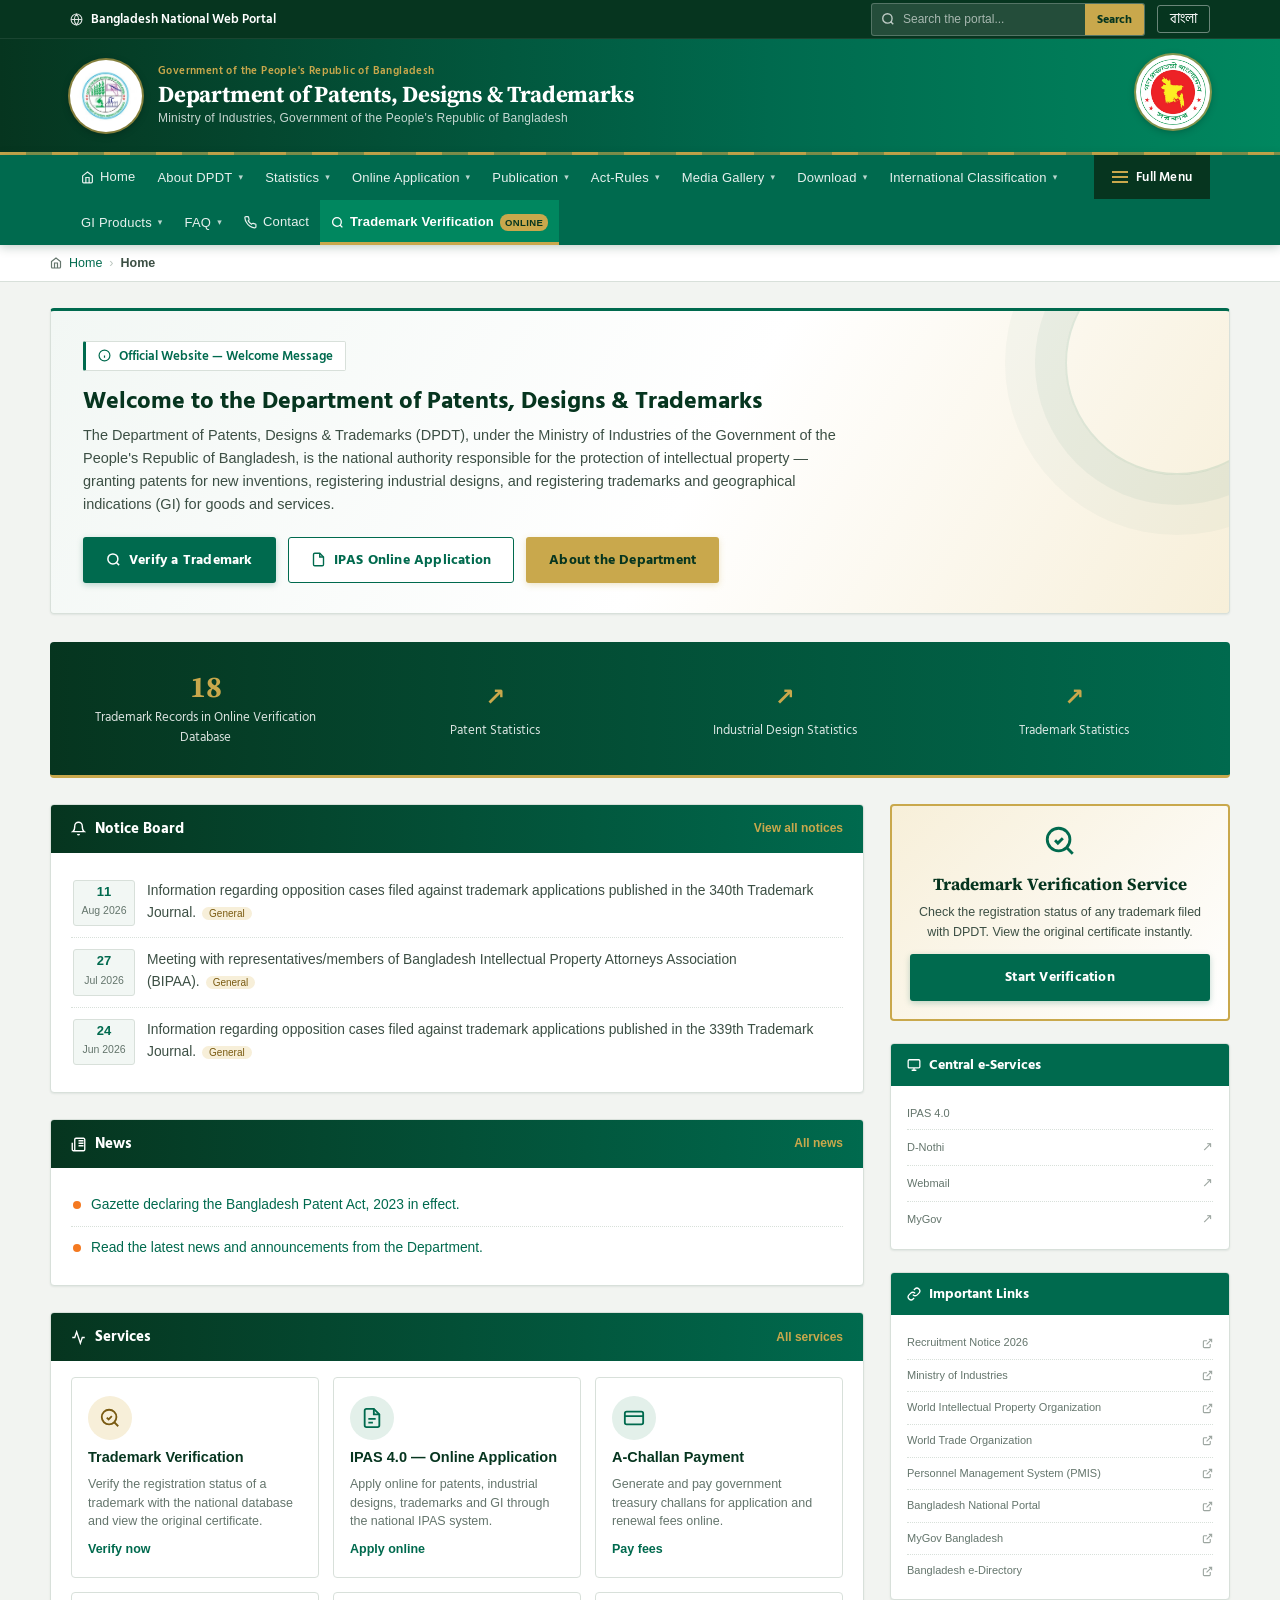
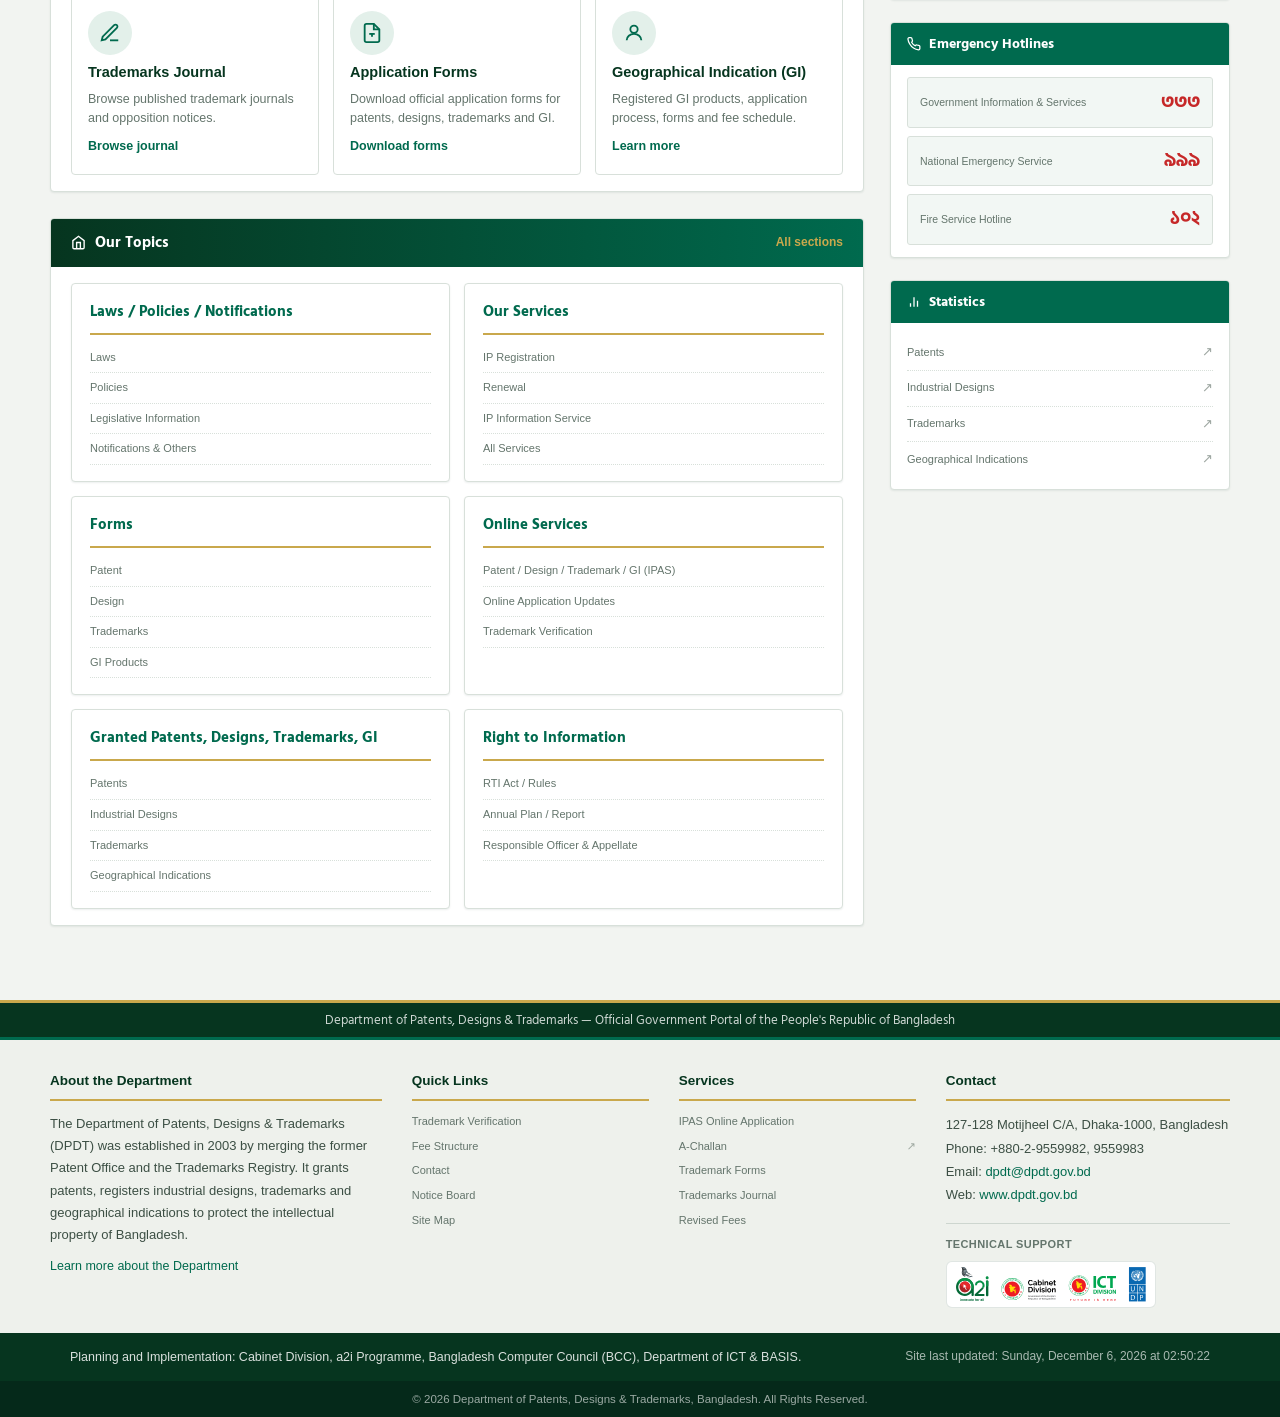
==== index.html @ 318db8de "fix: internalize homepage links to internal pages and repair site search - Point the homepage servic" ====
<!DOCTYPE html>
<html lang="en">
<head>
<meta charset="UTF-8">
<meta name="viewport" content="width=device-width, initial-scale=1.0">
<meta name="description" content="Department of Patents, Designs & Trademarks (DPDT), Ministry of Industries, Government of the People's Republic of Bangladesh — official-style public service portal with online trademark verification.">
<title>Home | Department of Patents, Designs & Trademarks, Bangladesh</title>
<link rel="icon" type="image/png" href="seal.png">
<link rel="preconnect" href="https://fonts.googleapis.com">
<link rel="preconnect" href="https://fonts.gstatic.com" crossorigin>
<link href="https://fonts.googleapis.com/css2?family=Hind+Siliguri:wght@400;500;600;700&family=Noto+Serif+Bengali:wght@400;600;700&family=Source+Serif+4:ital,wght@0,400;0,600;0,700;1,400&family=Tiro+Bangla:ital@0;1&display=swap" rel="stylesheet">
<link rel="stylesheet" href="style.css">
</head>
<body>

<a class="skip-link" href="#main-content">Skip to main content</a>

<!-- ═══════════════════════════════════════════════════════════
     TOP NATIONAL WEB PORTAL BAR
═══════════════════════════════════════════════════════════ -->
<div class="national-bar">
  <div class="container national-bar-inner">
    <a class="national-portal-link" href="http://bangladesh.gov.bd" target="_blank" rel="noopener">
      <svg width="13" height="13" viewBox="0 0 24 24" fill="none" stroke="currentColor" stroke-width="2"><circle cx="12" cy="12" r="10"/><line x1="2" y1="12" x2="22" y2="12"/><path d="M12 2a15.3 15.3 0 0 1 4 10 15.3 15.3 0 0 1-4 10 15.3 15.3 0 0 1-4-10 15.3 15.3 0 0 1 4-10z"/></svg>
      <span data-en="Bangladesh National Web Portal" data-bn="বাংলাদেশ জাতীয় তথ্য বাতায়ন">Bangladesh National Web Portal</span>
    </a>
    <div class="national-bar-right">
      <form class="top-search" id="topSearchForm" role="search" aria-label="General site search">
        <svg class="ts-icon" width="14" height="14" viewBox="0 0 24 24" fill="none" stroke="currentColor" stroke-width="2.4"><circle cx="11" cy="11" r="8"/><line x1="21" y1="21" x2="16.65" y2="16.65"/></svg>
        <input type="search" id="topSearchInput" placeholder="Search the portal..." aria-label="Search the portal" autocomplete="off">
        <button type="submit" id="topSearchBtn" aria-label="Search">
          <span data-en="Search" data-bn="অনুসন্ধান">Search</span>
        </button>
      </form>
      <button class="lang-toggle" id="langToggle" type="button" aria-label="Switch language">বাংলা</button>
    </div>
  </div>
  <div class="search-results hidden" id="siteSearchResults"></div>
</div>

<!-- ═══════════════════════════════════════════════════════════
     MAIN GOVERNMENT HEADER
═══════════════════════════════════════════════════════════ -->
<header class="site-header">
  <div class="container header-inner">
    <div class="header-brand">
      <img src="logo.jpeg" alt="Government of the People's Republic of Bangladesh Emblem" class="brand-emblem">
      <div class="brand-text">
        <span class="brand-gov-line" data-en="Government of the People's Republic of Bangladesh" data-bn="গণপ্রজাতন্ত্রী বাংলাদেশ সরকার">গণপ্রজাতন্ত্রী বাংলাদেশ সরকার</span>
        <h1 class="brand-title" data-en="Department of Patents, Designs & Trademarks" data-bn="পেটেন্ট, শিল্প-নকশা ও ট্রেডমার্কস অধিদপ্তর">Department of Patents, Designs &amp; Trademarks</h1>
        <span class="brand-sub" data-en="Ministry of Industries, Government of the People's Republic of Bangladesh" data-bn="শিল্প মন্ত্রণালয়, গণপ্রজাতন্ত্রী বাংলাদেশ সরকার">Ministry of Industries, Government of the People's Republic of Bangladesh</span>
      </div>
    </div>
    <div class="header-side">
      <img src="seal.png" alt="Official Seal of the Department" class="brand-seal">
    </div>
  </div>
</header>

<!-- ═══════════════════════════════════════════════════════════
     PRIMARY NAVIGATION
═══════════════════════════════════════════════════════════ -->
<nav class="primary-nav" aria-label="Main navigation">
  <div class="container nav-inner">
    <ul class="nav-list" id="navList"></ul>
    <button class="nav-menu-btn" id="menuBtn" type="button">
      <span class="burger"><span></span><span></span><span></span></span>
      <span class="menu-label" data-en="Full Menu" data-bn="সকল মেনু">Full Menu</span>
    </button>
    <button class="nav-hamburger" id="navHamburger" type="button" aria-label="Open menu">
      <span><i></i><i></i><i></i></span>
      <span class="menu-label" data-en="Menu" data-bn="মেনু">Menu</span>
    </button>
  </div>
</nav>

<!-- ═══════════════════════════════════════════════════════════
     FULL MENU OVERLAY
═══════════════════════════════════════════════════════════ -->
<div class="mega-overlay" id="megaOverlay" role="dialog" aria-modal="true" aria-label="Full site menu">
  <div class="mega-panel">
    <div class="mega-head">
      <span data-en="All Sections — DPDT Bangladesh" data-bn="সকল বিভাগ — পেটেন্ট, শিল্প-নকশা ও ট্রেডমার্কস অধিদপ্তর">All Sections — DPDT Bangladesh</span>
      <button class="mega-close" id="megaClose" type="button" aria-label="Close">&times;</button>
    </div>
    <div class="mega-body" id="megaBody"></div>
  </div>
</div>

<!-- ═══════════════════════════════════════════════════════════
     MOBILE DRAWER
═══════════════════════════════════════════════════════════ -->
<div class="mobile-drawer" id="mobileDrawer" aria-label="Mobile menu">
  <div class="mobile-drawer-head">
    <span data-en="Menu" data-bn="মেনু">Menu</span>
    <span class="mobile-head-actions">
      <button class="mobile-lang" id="mobileLangToggle" type="button" aria-label="Switch language">বাংলা</button>
      <button class="mobile-close" id="mobileClose" type="button" aria-label="Close">&times;</button>
    </span>
  </div>
  <nav class="mobile-nav" id="mobileNav"></nav>
</div>
<div class="scrim" id="scrim"></div>

<!-- ═══════════════════════════════════════════════════════════
     BREADCRUMB
═══════════════════════════════════════════════════════════ -->
<div class="breadcrumb">
  <div class="crumb-inner">
    <svg width="12" height="12" viewBox="0 0 24 24" fill="none" stroke="currentColor" stroke-width="2.4"><path d="M3 9l9-7 9 7v11a2 2 0 0 1-2 2H5a2 2 0 0 1-2-2z"/><polyline points="9 22 9 12 15 12 15 22"/></svg>
    <a href="/" data-internal="1" data-en="Home" data-bn="হোম">Home</a>
    <span class="sep">&rsaquo;</span>
    <span class="current" id="crumbCurrent">Home</span>
  </div>
</div>

<main id="main-content">

  <!-- ═══════════════════════════════════════════════════════
       VIEW: HOME
  ═══════════════════════════════════════════════════════ -->
  <section class="view active" id="view-home">
    <div class="container page">

      <!-- Hero / Welcome -->
      <div class="hero">
        <div class="hero-eyebrow">
          <svg width="13" height="13" viewBox="0 0 24 24" fill="none" stroke="currentColor" stroke-width="2.2"><circle cx="12" cy="12" r="10"/><path d="M12 16v-4M12 8h.01"/></svg>
          <span data-en="Official Website — Welcome Message" data-bn="স্বাগত বার্তা — অফিসিয়াল ওয়েবসাইট">Official Website — Welcome Message</span>
        </div>
        <h2>
          <span data-en="Welcome to the Department of Patents, Designs &amp; Trademarks" data-bn="পেটেন্ট, শিল্প-নকশা ও ট্রেডমার্কস অধিদপ্তরে স্বাগতম">Welcome to the Department of Patents, Designs &amp; Trademarks</span>
        </h2>
        <p class="bn-text" data-en="The Department of Patents, Designs & Trademarks (DPDT), under the Ministry of Industries of the Government of the People's Republic of Bangladesh, is the national authority responsible for the protection of intellectual property — granting patents for new inventions, registering industrial designs, and registering trademarks and geographical indications (GI) for goods and services."
           data-bn="গণপ্রজাতন্ত্রী বাংলাদেশ সরকারের শিল্প মন্ত্রণালয়ের নিয়ন্ত্রণাধীন পেটেন্ট, শিল্প-নকশা ও ট্রেডমার্কস অধিদপ্তরের অফিসিয়াল ওয়েবসাইটে আপনাকে স্বাগত। সাবেক ‘পেটেন্ট অফিস’ এবং ‘ট্রেডমার্কস রেজিস্ট্রি’ অফিস দুটি একীভূত করে ২০০৩ সালে পেটেন্ট, ডিজাইন ও ট্রেডমার্কস অধিদপ্তর হিসাবে এটি কার্যক্রম শুরু করে। এই অধিদপ্তরের মূল কার্যাবলীর মধ্যে রয়েছে মেধা সম্পদ সুরক্ষায় নতুন নতুন উদ্ভাবনের পেটেন্ট, ডিজাইন সত্ত্ব মঞ্জুর করা, পণ্য ও সেবার ট্রেডমার্ক ও ভৌগোলিক নির্দেশক পণ্য নিবন্ধন করা।">
          The Department of Patents, Designs &amp; Trademarks (DPDT), under the Ministry of Industries of the Government of the People's Republic of Bangladesh, is the national authority responsible for the protection of intellectual property — granting patents for new inventions, registering industrial designs, and registering trademarks and geographical indications (GI) for goods and services.
        </p>
        <div class="hero-actions">
          <a class="btn btn-green" href="/verify" data-internal="1">
            <svg width="15" height="15" viewBox="0 0 24 24" fill="none" stroke="currentColor" stroke-width="2.4"><circle cx="11" cy="11" r="8"/><line x1="21" y1="21" x2="16.65" y2="16.65"/></svg>
            <span data-en="Verify a Trademark" data-bn="ট্রেডমার্ক যাচাই করুন">Verify a Trademark</span>
          </a>
          <a class="btn btn-outline" href="/online-application" data-internal="1">
            <svg width="15" height="15" viewBox="0 0 24 24" fill="none" stroke="currentColor" stroke-width="2.2"><path d="M14 2H6a2 2 0 0 0-2 2v16a2 2 0 0 0 2 2h12a2 2 0 0 0 2-2V8z"/><polyline points="14 2 14 8 20 8"/></svg>
            <span data-en="IPAS Online Application" data-bn="অনলাইন আবেদন (আইপাস)">IPAS Online Application</span>
          </a>
          <a class="btn btn-gold" href="/about" data-internal="1">
            <span data-en="About the Department" data-bn="অধিদপ্তর সম্পর্কিত">About the Department</span>
          </a>
        </div>
      </div>

      <!-- Statistics band -->
      <div class="stats-band">
        <div class="stat-item">
          <div class="num" id="recordCount">—</div>
          <div class="lbl"><span data-en="Trademark Records in Online Verification Database" data-bn="অনলাইন যাচাইকরণ ডেটাবেজে ট্রেডমার্ক রেকর্ড">Trademark Records in Online Verification Database</span></div>
        </div>
        <div class="stat-item">
          <a href="https://dpdt.gov.bd/pages/static-pages/6922df1c933eb65569e1fed9" target="_blank" rel="noopener" style="color:#c9a84c;font-size:24px;font-weight:700;display:block;margin-top:8px;">↗</a>
          <div class="lbl"><span data-en="Patent Statistics" data-bn="পেটেন্ট পরিসংখ্যান">Patent Statistics</span></div>
        </div>
        <div class="stat-item">
          <a href="https://dpdt.gov.bd/pages/static-pages/6922dd30933eb65569e13db9" target="_blank" rel="noopener" style="color:#c9a84c;font-size:24px;font-weight:700;display:block;margin-top:8px;">↗</a>
          <div class="lbl"><span data-en="Industrial Design Statistics" data-bn="শিল্প-নকশা পরিসংখ্যান">Industrial Design Statistics</span></div>
        </div>
        <div class="stat-item">
          <a href="https://dpdt.gov.bd/pages/static-pages/6922dc00933eb65569e0de4f" target="_blank" rel="noopener" style="color:#c9a84c;font-size:24px;font-weight:700;display:block;margin-top:8px;">↗</a>
          <div class="lbl"><span data-en="Trademark Statistics" data-bn="ট্রেডমার্কস পরিসংখ্যান">Trademark Statistics</span></div>
        </div>
      </div>

      <div class="home-grid">
        <!-- MAIN COLUMN -->
        <div class="home-main">

          <!-- Notice Board -->
          <div class="panel">
            <div class="panel-head">
              <div class="pt">
                <svg width="15" height="15" viewBox="0 0 24 24" fill="none" stroke="currentColor" stroke-width="2.2"><path d="M18 8A6 6 0 0 0 6 8c0 7-3 9-3 9h18s-3-2-3-9"/><path d="M13.73 21a2 2 0 0 1-3.46 0"/></svg>
                <span data-en="Notice Board" data-bn="নোটিশ বোর্ড">Notice Board</span>
              </div>
              <a class="view-all" href="https://dpdt.gov.bd/pages/notices" target="_blank" rel="noopener" data-en="View all notices" data-bn="সকল নোটিশ দেখুন">View all notices</a>
            </div>
            <div class="panel-body">
              <ul class="notice-list" id="noticeList"></ul>
            </div>
          </div>

          <!-- News -->
          <div class="panel">
            <div class="panel-head">
              <div class="pt">
                <svg width="15" height="15" viewBox="0 0 24 24" fill="none" stroke="currentColor" stroke-width="2.2"><path d="M4 22h16a2 2 0 0 0 2-2V4a2 2 0 0 0-2-2H8a2 2 0 0 0-2 2v16a2 2 0 0 1-4 0V9"/><line x1="12" y1="6" x2="20" y2="6"/><line x1="12" y1="10" x2="20" y2="10"/><line x1="12" y1="14" x2="20" y2="14"/></svg>
                <span data-en="News" data-bn="খবর">News</span>
              </div>
              <a class="view-all" href="https://dpdt.gov.bd/pages/news/" target="_blank" rel="noopener" data-en="All news" data-bn="সকল খবর">All news</a>
            </div>
            <div class="panel-body">
              <div class="news-item">
                <span class="n-dot"></span>
                <a href="https://dpdt.gov.bd/pages/news/bangladesh-patent-act-2023-gazette" target="_blank" rel="noopener"
                   data-en="Gazette declaring the Bangladesh Patent Act, 2023 in effect."
                   data-bn="বাংলাদেশ পেটেন্ট আইন, ২০২৩ কার্যকর এর গেজেট">Gazette declaring the Bangladesh Patent Act, 2023 in effect.</a>
              </div>
              <div class="news-item">
                <span class="n-dot"></span>
                <a href="https://dpdt.gov.bd/pages/news/" target="_blank" rel="noopener"
                   data-en="Read the latest news and announcements from the Department."
                   data-bn="অধিদপ্তরের সর্বশেষ খবর ও ঘোষণা পড়ুন।">Read the latest news and announcements from the Department.</a>
              </div>
            </div>
          </div>

          <!-- Services -->
          <div class="panel">
            <div class="panel-head">
              <div class="pt">
                <svg width="15" height="15" viewBox="0 0 24 24" fill="none" stroke="currentColor" stroke-width="2.2"><path d="M22 12h-4l-3 9L9 3l-3 9H2"/></svg>
                <span data-en="Services" data-bn="সেবা সমূহ">Services</span>
              </div>
              <a class="view-all" href="https://dpdt.gov.bd/pages/service-boxes" target="_blank" rel="noopener" data-en="All services" data-bn="সব দেখুন">All services</a>
            </div>
            <div class="panel-body">
              <div class="service-grid">

                <a class="service-tile featured" href="/verify" data-internal="1">
                  <span class="st-icon">
                    <svg width="22" height="22" viewBox="0 0 24 24" fill="none" stroke="currentColor" stroke-width="2"><circle cx="11" cy="11" r="8"/><line x1="21" y1="21" x2="16.65" y2="16.65"/><path d="M8.5 11.5l2 2 3.5-3.5"/></svg>
                  </span>
                  <h3 data-en="Trademark Verification" data-bn="ট্রেডমার্ক যাচাইকরণ">Trademark Verification</h3>
                  <p data-en="Verify the registration status of a trademark with the national database and view the original certificate." data-bn="জাতীয় ডেটাবেজে ট্রেডমার্কের নিবন্ধন অবস্থা যাচাই করুন এবং মূল সনদ দেখুন।">Verify the registration status of a trademark with the national database and view the original certificate.</p>
                  <span class="st-go" data-en="Verify now" data-bn="এখনই যাচাই করুন">Verify now &rarr;</span>
                </a>

                <a class="service-tile" href="/online-application" data-internal="1">
                  <span class="st-icon">
                    <svg width="22" height="22" viewBox="0 0 24 24" fill="none" stroke="currentColor" stroke-width="2"><path d="M14 2H6a2 2 0 0 0-2 2v16a2 2 0 0 0 2 2h12a2 2 0 0 0 2-2V8z"/><polyline points="14 2 14 8 20 8"/><line x1="8" y1="13" x2="16" y2="13"/><line x1="8" y1="17" x2="13" y2="17"/></svg>
                  </span>
                  <h3 data-en="IPAS 4.0 — Online Application" data-bn="আইপাস ৪.০ — অনলাইন আবেদন">IPAS 4.0 — Online Application</h3>
                  <p data-en="Apply online for patents, industrial designs, trademarks and GI through the national IPAS system." data-bn="জাতীয় আইপাস সিস্টেমে পেটেন্ট, শিল্প-নকশা, ট্রেডমার্ক ও জিআই-এর জন্য অনলাইনে আবেদন করুন।">Apply online for patents, industrial designs, trademarks and GI through the national IPAS system.</p>
                  <span class="st-go" data-en="Apply online" data-bn="অনলাইনে আবেদন করুন">Apply online &rarr;</span>
                </a>

                <a class="service-tile" href="https://www.achallan.gov.bd/" target="_blank" rel="noopener">
                  <span class="st-icon">
                    <svg width="22" height="22" viewBox="0 0 24 24" fill="none" stroke="currentColor" stroke-width="2"><rect x="2" y="5" width="20" height="14" rx="2"/><line x1="2" y1="10" x2="22" y2="10"/></svg>
                  </span>
                  <h3 data-en="A-Challan Payment" data-bn="A চালান লিংক">A-Challan Payment</h3>
                  <p data-en="Generate and pay government treasury challans for application and renewal fees online." data-bn="আবেদন ও নবায়ন ফি পরিশোধের জন্য সরকারি ট্রেজারি চালান অনলাইনে তৈরি ও পরিশোধ করুন।">Generate and pay government treasury challans for application and renewal fees online.</p>
                  <span class="st-go" data-en="Pay fees" data-bn="ফি পরিশোধ করুন">Pay fees &rarr;</span>
                </a>

                <a class="service-tile" href="/trademarks-journal" data-internal="1">
                  <span class="st-icon">
                    <svg width="22" height="22" viewBox="0 0 24 24" fill="none" stroke="currentColor" stroke-width="2"><path d="M12 20h9"/><path d="M16.5 3.5a2.121 2.121 0 0 1 3 3L7 19l-4 1 1-4L16.5 3.5z"/></svg>
                  </span>
                  <h3 data-en="Trademarks Journal" data-bn="ট্রেডমার্কস জার্নাল">Trademarks Journal</h3>
                  <p data-en="Browse published trademark journals and opposition notices." data-bn="প্রকাশিত ট্রেডমার্ক জার্নাল ও অপোজিশন নোটিশ দেখুন।">Browse published trademark journals and opposition notices.</p>
                  <span class="st-go" data-en="Browse journal" data-bn="জার্নাল দেখুন">Browse journal &rarr;</span>
                </a>

                <a class="service-tile" href="/trademark-forms" data-internal="1">
                  <span class="st-icon">
                    <svg width="22" height="22" viewBox="0 0 24 24" fill="none" stroke="currentColor" stroke-width="2"><path d="M14 2H6a2 2 0 0 0-2 2v16a2 2 0 0 0 2 2h12a2 2 0 0 0 2-2V8z"/><polyline points="14 2 14 8 20 8"/><line x1="12" y1="12" x2="12" y2="16"/><line x1="9" y1="13" x2="15" y2="13"/></svg>
                  </span>
                  <h3 data-en="Application Forms" data-bn="ফরম">Application Forms</h3>
                  <p data-en="Download official application forms for patents, designs, trademarks and GI." data-bn="পেটেন্ট, ডিজাইন, ট্রেডমার্ক ও জিআই-এর সরকারি আবেদন ফরম ডাউনলোড করুন।">Download official application forms for patents, designs, trademarks and GI.</p>
                  <span class="st-go" data-en="Download forms" data-bn="ফরম ডাউনলোড করুন">Download forms &rarr;</span>
                </a>

                <a class="service-tile" href="https://dpdt.gov.bd/pages/static-pages/6922dc71933eb65569e10685" target="_blank" rel="noopener">
                  <span class="st-icon">
                    <svg width="22" height="22" viewBox="0 0 24 24" fill="none" stroke="currentColor" stroke-width="2"><circle cx="12" cy="8" r="4"/><path d="M4 20c0-4 3.6-7 8-7s8 3 8 7"/></svg>
                  </span>
                  <h3 data-en="Geographical Indication (GI)" data-bn="ভৌগোলিক নির্দেশক (জিআই) পণ্য">Geographical Indication (GI)</h3>
                  <p data-en="Registered GI products, application process, forms and fee schedule." data-bn="নিবন্ধিত জিআই পণ্য, আবেদন প্রক্রিয়া, ফরম ও ফি সিডিউল।">Registered GI products, application process, forms and fee schedule.</p>
                  <span class="st-go" data-en="Learn more" data-bn="আরও জানুন">Learn more &rarr;</span>
                </a>

              </div>
            </div>
          </div>

          <!-- Our Topics -->
          <div class="panel">
            <div class="panel-head">
              <div class="pt">
                <svg width="15" height="15" viewBox="0 0 24 24" fill="none" stroke="currentColor" stroke-width="2.2"><path d="M3 9l9-7 9 7v11a2 2 0 0 1-2 2H5a2 2 0 0 1-2-2z"/><polyline points="9 22 9 12 15 12 15 22"/></svg>
                <span data-en="Our Topics" data-bn="আমাদের বিষয়">Our Topics</span>
              </div>
              <a class="view-all" href="https://dpdt.gov.bd/pages/service-boxes" target="_blank" rel="noopener" data-en="All sections" data-bn="সব দেখুন">All sections</a>
            </div>
            <div class="panel-body">
              <div class="cat-grid">

                <div class="cat-block">
                  <h3 data-en="Laws / Policies / Notifications" data-bn="আইন/নীতিমালা/প্রজ্ঞাপন/পরিপত্র">Laws / Policies / Notifications</h3>
                  <ul>
                    <li><a href="https://dpdt.gov.bd/pages/laws" target="_blank" rel="noopener"><span class="bn">আইন</span><span class="en">Laws</span></a></li>
                    <li><a href="https://dpdt.gov.bd/pages/policies" target="_blank" rel="noopener"><span class="bn">নীতিমালা</span><span class="en">Policies</span></a></li>
                    <li><a href="https://dpdt.gov.bd/pages/legislative-informations" target="_blank" rel="noopener"><span class="bn">বিধিবিধান</span><span class="en">Legislative Information</span></a></li>
                    <li><a href="https://dpdt.gov.bd/pages/static-pages/6922dd2a933eb65569e13c11" target="_blank" rel="noopener"><span class="bn">প্রজ্ঞাপন ও অন্যান্য</span><span class="en">Notifications &amp; Others</span></a></li>
                  </ul>
                </div>

                <div class="cat-block">
                  <h3 data-en="Our Services" data-bn="আমাদের সেবা সমূহ">Our Services</h3>
                  <ul>
                    <li><a href="https://dpdt.gov.bd/pages/static-pages/6922df8b933eb65569e22aeb" target="_blank" rel="noopener"><span class="bn">মেধাস্বত্ব বিষয়ক নিবন্ধন</span><span class="en">IP Registration</span></a></li>
                    <li><a href="https://dpdt.gov.bd/pages/static-pages/6922dc6b933eb65569e1042a" target="_blank" rel="noopener"><span class="bn">নিবন্ধিত মেধাস্বত্বের নবায়ণ</span><span class="en">Renewal</span></a></li>
                    <li><a href="https://dpdt.gov.bd/pages/static-pages/6922dccc933eb65569e121e0" target="_blank" rel="noopener"><span class="bn">নিবন্ধিত মেধাসম্পদের তথ্য প্রদান</span><span class="en">IP Information Service</span></a></li>
                    <li><a href="https://dpdt.gov.bd/pages/office-process-maps" target="_blank" rel="noopener"><span class="bn">সকল সেবা</span><span class="en">All Services</span></a></li>
                  </ul>
                </div>

                <div class="cat-block">
                  <h3 data-en="Forms" data-bn="ফরম">Forms</h3>
                  <ul>
                    <li><a href="https://dpdt.gov.bd/pages/static-pages/6922dce0933eb65569e12878" target="_blank" rel="noopener"><span class="bn">পেটেন্ট</span><span class="en">Patent</span></a></li>
                    <li><a href="https://dpdt.gov.bd/pages/static-pages/6922dfde933eb65569e24690" target="_blank" rel="noopener"><span class="bn">ডিজাইন</span><span class="en">Design</span></a></li>
                    <li><a href="/trademark-forms" data-internal="1"><span class="bn">ট্রেডমার্কস</span><span class="en">Trademarks</span></a></li>
                    <li><a href="https://dpdt.gov.bd/pages/static-pages/6922dc71933eb65569e10685" target="_blank" rel="noopener"><span class="bn">ভৌগোলিক নির্দেশক পণ্য</span><span class="en">GI Products</span></a></li>
                  </ul>
                </div>

                <div class="cat-block">
                  <h3 data-en="Online Services" data-bn="অনলাইন সেবা">Online Services</h3>
                  <ul>
                    <li><a href="https://dpdt.gov.bd/pages/static-pages/6922e04d933eb65569e2666d" target="_blank" rel="noopener"><span class="bn">পেটেন্ট / ডিজাইন / ট্রেডমার্কস / জিআই</span><span class="en">Patent / Design / Trademark / GI (IPAS)</span></a></li>
                    <li><a href="https://dpdt.gov.bd/pages/static-pages/6922e02a933eb65569e25ca3" target="_blank" rel="noopener"><span class="bn">অনলাইন আবেদন হালনাগাদ তথ্য</span><span class="en">Online Application Updates</span></a></li>
                    <li><a href="/verify" data-internal="1"><span class="bn">ট্রেডমার্ক যাচাইকরণ</span><span class="en">Trademark Verification</span></a></li>
                  </ul>
                </div>

                <div class="cat-block">
                  <h3 data-en="Granted Patents, Designs, Trademarks, GI" data-bn="মঞ্জুরকৃত পেটেন্ট, শিল্প-নকশা, ট্রেডমার্ক, জিআই">Granted Patents, Designs, Trademarks, GI</h3>
                  <ul>
                    <li><a href="https://dpdt.gov.bd/pages/static-pages/6922e022933eb65569e25a5a" target="_blank" rel="noopener"><span class="bn">পেটেন্ট</span><span class="en">Patents</span></a></li>
                    <li><a href="https://dpdt.gov.bd/pages/static-pages/6922dfc3933eb65569e23de4" target="_blank" rel="noopener"><span class="bn">শিল্প-নকশা</span><span class="en">Industrial Designs</span></a></li>
                    <li><a href="https://dpdt.gov.bd/pages/static-pages/6922e0aa933eb65569e28164" target="_blank" rel="noopener"><span class="bn">ট্রেডমার্ক</span><span class="en">Trademarks</span></a></li>
                    <li><a href="https://dpdt.gov.bd/pages/static-pages/6922dff0933eb65569e24bcf" target="_blank" rel="noopener"><span class="bn">জিআই</span><span class="en">Geographical Indications</span></a></li>
                  </ul>
                </div>

                <div class="cat-block">
                  <h3 data-en="Right to Information" data-bn="তথ্য অধিকার">Right to Information</h3>
                  <ul>
                    <li><a href="https://dpdt.gov.bd/pages/static-pages/6922db89933eb65569e0ab19" target="_blank" rel="noopener"><span class="bn">তথ্য অধিকার আইন/বিধিবিধান</span><span class="en">RTI Act / Rules</span></a></li>
                    <li><a href="https://dpdt.gov.bd/pages/static-pages/6922db65933eb65569e09e72" target="_blank" rel="noopener"><span class="bn">বার্ষিক কর্মপরিকল্পনা/প্রতিবেদন</span><span class="en">Annual Plan / Report</span></a></li>
                    <li><a href="https://dpdt.gov.bd/pages/static-pages/6922dd30933eb65569e13dc7" target="_blank" rel="noopener"><span class="bn">দায়িত্বপ্রাপ্ত কর্মকর্তা ও আপিল কর্তৃপক্ষ</span><span class="en">Responsible Officer &amp; Appellate</span></a></li>
                  </ul>
                </div>

              </div>
            </div>
          </div>

        </div><!-- /home-main -->

        <!-- SIDE COLUMN -->
        <aside class="home-side">

          <!-- Verification promo -->
          <div class="verify-promo">
            <div class="vp-icon">
              <svg width="34" height="34" viewBox="0 0 24 24" fill="none" stroke="currentColor" stroke-width="2"><circle cx="11" cy="11" r="8"/><line x1="21" y1="21" x2="16.65" y2="16.65"/><path d="M8.5 11.5l2 2 3.5-3.5"/></svg>
            </div>
            <h3 data-en="Trademark Verification Service" data-bn="ট্রেডমার্ক যাচাইকরণ সেবা">Trademark Verification Service</h3>
            <p data-en="Check the registration status of any trademark filed with DPDT. View the original certificate instantly." data-bn="ডিপিডিটি-তে দাখিলকৃত যেকোনো ট্রেডমার্কের নিবন্ধন অবস্থা যাচাই করুন। সাথে সাথে মূল সনদ দেখুন।">Check the registration status of any trademark filed with DPDT. View the original certificate instantly.</p>
            <a class="btn btn-green" href="/verify" data-internal="1" style="width:100%;justify-content:center;">
              <span data-en="Start Verification" data-bn="যাচাইকরণ শুরু করুন">Start Verification</span>
            </a>
          </div>

          <!-- Central e-Services -->
          <div class="side-widget">
            <div class="side-widget-head">
              <svg width="14" height="14" viewBox="0 0 24 24" fill="none" stroke="currentColor" stroke-width="2.2"><rect x="2" y="3" width="20" height="14" rx="2"/><line x1="8" y1="21" x2="16" y2="21"/><line x1="12" y1="17" x2="12" y2="21"/></svg>
              <span data-en="Central e-Services" data-bn="কেন্দ্রীয় ই-সেবা">Central e-Services</span>
            </div>
            <div class="side-widget-body">
              <div class="side-link-list">
                <a href="/online-application" data-internal="1"><span class="bn">আইপাস ৪.০ (অনলাইন আবেদন)</span><span class="en">IPAS 4.0</span></a>
                <a href="https://d.nothi.gov.bd/login" target="_blank" rel="noopener"><span class="bn">ডি-নথি</span><span class="en">D-Nothi</span><span class="ext">↗</span></a>
                <a href="https://mail.dpdt.gov.bd/" target="_blank" rel="noopener"><span class="bn">ওয়েবমেইল</span><span class="en">Webmail</span><span class="ext">↗</span></a>
                <a href="https://www.mygov.bd/" target="_blank" rel="noopener"><span class="bn">মাইগভ</span><span class="en">MyGov</span><span class="ext">↗</span></a>
              </div>
            </div>
          </div>

          <!-- Important links -->
          <div class="side-widget">
            <div class="side-widget-head">
              <svg width="14" height="14" viewBox="0 0 24 24" fill="none" stroke="currentColor" stroke-width="2.2"><path d="M10 13a5 5 0 0 0 7.54.54l3-3a5 5 0 0 0-7.07-7.07l-1.72 1.71"/><path d="M14 11a5 5 0 0 0-7.54-.54l-3 3a5 5 0 0 0 7.07 7.07l1.71-1.71"/></svg>
              <span data-en="Important Links" data-bn="গুরুত্বপূর্ণ লিঙ্ক">Important Links</span>
            </div>
            <div class="side-widget-body">
              <div class="side-link-list" id="importantLinks"></div>
            </div>
          </div>

          <!-- Emergency hotlines -->
          <div class="side-widget">
            <div class="side-widget-head">
              <svg width="14" height="14" viewBox="0 0 24 24" fill="none" stroke="currentColor" stroke-width="2.2"><path d="M22 16.92v3a2 2 0 0 1-2.18 2 19.79 19.79 0 0 1-8.63-3.07A19.5 19.5 0 0 1 4.69 12 19.79 19.79 0 0 1 1.61 3.41 2 2 0 0 1 3.6 1.22h3a2 2 0 0 1 2 1.72c.127.96.361 1.903.7 2.81a2 2 0 0 1-.45 2.11L7.91 8.96a16 16 0 0 0 6.13 6.13l.95-.95a2 2 0 0 1 2.11-.45c.907.339 1.85.573 2.81.7A2 2 0 0 1 22 16.92z"/></svg>
              <span data-en="Emergency Hotlines" data-bn="জরুরি যোগাযোগ">Emergency Hotlines</span>
            </div>
            <div class="side-widget-body">
              <div class="hotline-grid" id="hotlineList"></div>
            </div>
          </div>

          <!-- Statistics widget -->
          <div class="side-widget">
            <div class="side-widget-head">
              <svg width="14" height="14" viewBox="0 0 24 24" fill="none" stroke="currentColor" stroke-width="2.2"><line x1="18" y1="20" x2="18" y2="10"/><line x1="12" y1="20" x2="12" y2="4"/><line x1="6" y1="20" x2="6" y2="14"/></svg>
              <span data-en="Statistics" data-bn="পরিসংখ্যান">Statistics</span>
            </div>
            <div class="side-widget-body">
              <div class="side-link-list">
                <a href="https://dpdt.gov.bd/pages/static-pages/6922df1c933eb65569e1fed9" target="_blank" rel="noopener"><span class="bn">পেটেন্ট</span><span class="en">Patents</span><span class="ext">↗</span></a>
                <a href="https://dpdt.gov.bd/pages/static-pages/6922dd30933eb65569e13db9" target="_blank" rel="noopener"><span class="bn">শিল্প-নকশা</span><span class="en">Industrial Designs</span><span class="ext">↗</span></a>
                <a href="https://dpdt.gov.bd/pages/static-pages/6922dc00933eb65569e0de4f" target="_blank" rel="noopener"><span class="bn">ট্রেডমার্কস</span><span class="en">Trademarks</span><span class="ext">↗</span></a>
                <a href="https://dpdt.gov.bd/pages/static-pages/6922dff0933eb65569e24bcf" target="_blank" rel="noopener"><span class="bn">জিআই</span><span class="en">Geographical Indications</span><span class="ext">↗</span></a>
              </div>
            </div>
          </div>

        </aside>
      </div><!-- /home-grid -->
    </div>
  </section>

  <!-- ═══════════════════════════════════════════════════════
       VIEW: TRADEMARK VERIFICATION (core functionality preserved)
  ═══════════════════════════════════════════════════════ -->
  <section class="view" id="view-verify">
    <div class="container page">

      <div class="verify-head">
        <div class="vh-icon">
          <svg width="24" height="24" viewBox="0 0 24 24" fill="none" stroke="currentColor" stroke-width="2"><circle cx="11" cy="11" r="8"/><line x1="21" y1="21" x2="16.65" y2="16.65"/></svg>
        </div>
        <div>
          <h2 data-en="Trademark Verification Portal" data-bn="ট্রেডমার্ক যাচাইকরণ পোর্টাল">Trademark Verification Portal</h2>
          <p data-en="Verify the registration status of any trademark filed with the Department of Patents, Designs & Trademarks (DPDT), Bangladesh." data-bn="বাংলাদেশ পেটেন্ট, শিল্প-নকশা ও ট্রেডমার্কস অধিদপ্তরে দাখিলকৃত যেকোনো ট্রেডমার্কের নিবন্ধন অবস্থা যাচাই করুন।">Verify the registration status of any trademark filed with the Department of Patents, Designs &amp; Trademarks (DPDT), Bangladesh.</p>
        </div>
      </div>

      <div class="info-notice">
        <svg width="14" height="14" viewBox="0 0 24 24" fill="none" stroke="currentColor" stroke-width="2.4"><circle cx="12" cy="12" r="10"/><line x1="12" y1="8" x2="12" y2="12"/><line x1="12" y1="16" x2="12.01" y2="16"/></svg>
        <span data-en="Enter the Trademark Application/Registration number to retrieve verified information directly from the DPDT national intellectual property database." data-bn="জাতীয় মেধাসম্পদ ডেটাবেজ থেকে সরাসরি যাচাইকৃত তথ্য পেতে ট্রেডমার্ক আবেদন/নিবন্ধন নম্বর লিখুন।">Enter the Trademark Application/Registration number to retrieve verified information directly from the DPDT national intellectual property database.</span>
      </div>

      <!-- Search panel -->
      <div class="search-panel">
        <div class="search-panel-head">
          <svg width="15" height="15" viewBox="0 0 24 24" fill="none" stroke="currentColor" stroke-width="2.4"><circle cx="11" cy="11" r="8"/><line x1="21" y1="21" x2="16.65" y2="16.65"/></svg>
          <span data-en="Trademark Number Lookup" data-bn="ট্রেডমার্ক নম্বর অনুসন্ধান">Trademark Number Lookup</span>
        </div>
        <div class="search-panel-body">
          <div class="search-form-row">
            <div class="search-field">
              <label for="tm" data-en="Trademark / Application Number" data-bn="ট্রেডমার্ক / আবেদন নম্বর">Trademark / Application Number</label>
              <div class="search-input-wrap">
                <svg width="16" height="16" viewBox="0 0 24 24" fill="none" stroke="currentColor" stroke-width="2"><circle cx="11" cy="11" r="8"/><line x1="21" y1="21" x2="16.65" y2="16.65"/></svg>
                <input type="text" id="tm" class="search-input" placeholder="e.g. 261029" autocomplete="off" onkeydown="if(event.key==='Enter') searchTM()">
              </div>
            </div>
            <button class="search-btn" onclick="searchTM()">
              <svg width="15" height="15" viewBox="0 0 24 24" fill="none" stroke="currentColor" stroke-width="2.4"><circle cx="11" cy="11" r="8"/><line x1="21" y1="21" x2="16.65" y2="16.65"/></svg>
              <span data-en="Verify Now" data-bn="এখনই যাচাই করুন">Verify Now</span>
            </button>
          </div>
          <p class="search-hint" data-en="Enter the numeric registration or application number assigned by DPDT." data-bn="ডিপিডিটি কর্তৃক প্রদত্ত সংখ্যাসূচক নিবন্ধন বা আবেদন নম্বর লিখুন।">Enter the numeric registration or application number assigned by DPDT.</p>
        </div>
      </div>

      <!-- Verification result -->
      <div id="verificationResult" class="hidden">
        <div class="result-doc">
          <div class="result-doc-head">
            <div class="result-doc-title">
              <svg width="18" height="18" viewBox="0 0 24 24" fill="none" stroke="rgba(255,255,255,0.85)" stroke-width="2"><path d="M14 2H6a2 2 0 0 0-2 2v16a2 2 0 0 0 2 2h12a2 2 0 0 0 2-2V8z"/><polyline points="14 2 14 8 20 8"/><line x1="16" y1="13" x2="8" y2="13"/><line x1="16" y1="17" x2="8" y2="17"/></svg>
              <div>
                <div class="tt" data-en="Trademark Verification Slip" data-bn="ট্রেডমার্ক যাচাইকরণ স্লিপ">Trademark Verification Slip</div>
                <div class="ts" data-en="Issued by Department of Patents, Designs & Trademarks (DPDT)" data-bn="ইস্যুকারী: পেটেন্ট, শিল্প-নকশা ও ট্রেডমার্কস অধিদপ্তর (ডিপিডিটি)">Issued by Department of Patents, Designs &amp; Trademarks (DPDT)</div>
              </div>
            </div>
            <span class="verified-badge"><span data-en="Verified" data-bn="যাচাইকৃত">Verified</span></span>
          </div>
          <div class="result-table-wrap">
            <table class="result-table">
              <tbody>
                <tr>
                  <td class="label-cell" data-en="Trademark Number" data-bn="ট্রেডমার্ক নম্বর">Trademark Number</td>
                  <td id="resNum" class="value-cell"></td>
                </tr>
                <tr>
                  <td class="label-cell" data-en="Owner / Brand Name" data-bn="মালিক / ব্র্যান্ড নাম">Owner / Brand Name</td>
                  <td id="resName" class="value-cell value-bold"></td>
                </tr>
                <tr>
                  <td class="label-cell" data-en="Filing / Application Date" data-bn="আবেদনের তারিখ">Filing / Application Date</td>
                  <td id="resDate" class="value-cell"></td>
                </tr>
                <tr>
                  <td class="label-cell" data-en="Registration Status" data-bn="নিবন্ধন অবস্থা">Registration Status</td>
                  <td class="value-cell"><span class="status-ok"><span data-en="Registered & Verified" data-bn="নিবন্ধিত ও যাচাইকৃত">Registered &amp; Verified</span></span></td>
                </tr>
                <tr>
                  <td class="label-cell" data-en="Issuing Authority" data-bn="ইস্যুকারী কর্তৃপক্ষ">Issuing Authority</td>
                  <td id="resAuth" class="value-cell"></td>
                </tr>
              </tbody>
            </table>
          </div>
          <div class="result-actions">
            <button class="action-btn action-btn-green" onclick="window.print()">
              <svg width="14" height="14" viewBox="0 0 24 24" fill="none" stroke="currentColor" stroke-width="2.4"><polyline points="6 9 6 2 18 2 18 9"/><path d="M6 18H4a2 2 0 0 1-2-2v-5a2 2 0 0 1 2-2h16a2 2 0 0 1 2 2v5a2 2 0 0 1-2 2h-2"/><rect x="6" y="14" width="12" height="8"/></svg>
              <span data-en="Print Verification Report" data-bn="যাচাইকরণ প্রতিবেদন প্রিন্ট করুন">Print Verification Report</span>
            </button>
            <button class="action-btn action-btn-outline" onclick="downloadCertificate()">
              <svg width="14" height="14" viewBox="0 0 24 24" fill="none" stroke="currentColor" stroke-width="2.4"><path d="M21 15v4a2 2 0 0 1-2 2H5a2 2 0 0 1-2-2v-4"/><polyline points="7 10 12 15 17 10"/><line x1="12" y1="15" x2="12" y2="3"/></svg>
              <span data-en="Download Certificate" data-bn="সনদ ডাউনলোড করুন">Download Certificate</span>
            </button>
          </div>
        </div>

        <!-- Certificate: renders ONLY the original uploaded image/PDF -->
        <div class="cert-card">
          <div class="cert-card-body" id="assetContainer"></div>
        </div>

        <div class="success-note">
          <svg width="16" height="16" viewBox="0 0 24 24" fill="none" stroke="currentColor" stroke-width="2.4"><path d="M22 11.08V12a10 10 0 1 1-5.93-9.14"/><polyline points="22 4 12 14.01 9 11.01"/></svg>
          <span data-en="This trademark certificate has been successfully verified against the national intellectual property database maintained by the Department of Patents, Designs & Trademarks (DPDT), Bangladesh." data-bn="বাংলাদেশ পেটেন্ট, শিল্প-নকশা ও ট্রেডমার্কস অধিদপ্তর (ডিপিডিটি) কর্তৃক রক্ষণাবেক্ষিত জাতীয় মেধাসম্পদ ডেটাবেজের বিরুদ্ধে এই ট্রেডমার্ক সনদটি সফলভাবে যাচাই করা হয়েছে।">This trademark certificate has been successfully verified against the national intellectual property database maintained by the Department of Patents, Designs &amp; Trademarks (DPDT), Bangladesh.</span>
        </div>
      </div>

      <!-- Error message -->
      <div id="errorResult" class="hidden error-box">
        <svg width="16" height="16" viewBox="0 0 24 24" fill="none" stroke="currentColor" stroke-width="2.4" style="flex-shrink:0;margin-top:1px"><circle cx="12" cy="12" r="10"/><line x1="15" y1="9" x2="9" y2="15"/><line x1="9" y1="9" x2="15" y2="15"/></svg>
        <div>
          <strong data-en="Record Not Found." data-bn="রেকর্ড পাওয়া যায়নি।">Record Not Found.</strong>
          <span data-en=" This Trademark / Application number is not registered in the DPDT national database. Please verify the number and try again, or contact the office for assistance." data-bn=" এই ট্রেডমার্ক / আবেদন নম্বরটি ডিপিডিটি জাতীয় ডেটাবেজে নিবন্ধিত নয়। অনুগ্রহ করে নম্বরটি যাচাই করে আবার চেষ্টা করুন, অথবা সহায়তার জন্য অফিসে যোগাযোগ করুন।"> This Trademark / Application number is not registered in the DPDT national database. Please verify the number and try again, or contact the office for assistance.</span>
        </div>
      </div>

    </div>
  </section>

  <!-- ═══════════════════════════════════════════════════════
       VIEW: FEE STRUCTURE
  ═══════════════════════════════════════════════════════ -->
  <section class="view" id="view-fee">
    <div class="container page">

      <div class="verify-head">
        <div class="vh-icon">
          <svg width="24" height="24" viewBox="0 0 24 24" fill="none" stroke="currentColor" stroke-width="2"><rect x="2" y="5" width="20" height="14" rx="2"/><line x1="2" y1="10" x2="22" y2="10"/></svg>
        </div>
        <div>
          <h2 data-en="Trademark Fee Structure" data-bn="ট্রেডমার্ক ফি কাঠামো">Trademark Fee Structure</h2>
          <p data-en="Official schedule of charges prescribed under the Trademarks Act, 2009, payable at the time of filing or renewal with DPDT, Bangladesh." data-bn="ট্রেডমার্ক আইন, ২০০৯ অনুযায়ী নির্ধারিত ফি, যা বাংলাদেশ ডিপিডিটি-তে দাখিল বা নবায়নের সময় পরিশোধযোগ্য।">Official schedule of charges prescribed under the Trademarks Act, 2009, payable at the time of filing or renewal with DPDT, Bangladesh.</p>
        </div>
      </div>

      <div class="fee-panel">
        <div class="fee-panel-head">
          <svg width="16" height="16" viewBox="0 0 24 24" fill="none" stroke="currentColor" stroke-width="2.2"><path d="M14 2H6a2 2 0 0 0-2 2v16a2 2 0 0 0 2 2h12a2 2 0 0 0 2-2V8z"/><polyline points="14 2 14 8 20 8"/></svg>
          <span data-en="Application & Filing Fees" data-bn="আবেদন ও দাখিল ফি">Application &amp; Filing Fees</span>
        </div>
        <table class="fee-table">
          <thead><tr><th data-en="Service Description" data-bn="সেবার বিবরণ">Service Description</th><th data-en="Form No." data-bn="ফরম নং">Form No.</th><th data-en="Fee (BDT)" data-bn="ফি (বিডিটি)">Fee (BDT)</th></tr></thead>
          <tbody>
            <tr><td>Application for Registration of a Trademark (per class) <span class="fee-tag fee-tag-new">New</span></td><td>TM-1</td><td><span class="fee-amt">৳ 3,000</span></td></tr>
            <tr><td>Application for Series of Trademarks (per class, per mark)</td><td>TM-1</td><td><span class="fee-amt">৳ 3,000</span></td></tr>
            <tr><td>Application for Collective Mark or Certification Mark</td><td>TM-1</td><td><span class="fee-amt">৳ 5,000</span></td></tr>
            <tr><td>Application for Amendment of Registered Trademark</td><td>TM-26</td><td><span class="fee-amt">৳ 1,500</span></td></tr>
            <tr><td>Application for Registration of Assignment / Transmission</td><td>TM-24</td><td><span class="fee-amt">৳ 4,000</span></td></tr>
            <tr><td>Certified Copy of Entry in the Register (per copy)</td><td>TM-31</td><td><span class="fee-amt">৳ 500</span></td></tr>
          </tbody>
        </table>
      </div>

      <div class="fee-panel">
        <div class="fee-panel-head">
          <svg width="16" height="16" viewBox="0 0 24 24" fill="none" stroke="currentColor" stroke-width="2.2"><polyline points="23 4 23 10 17 10"/><path d="M20.49 15a9 9 0 1 1-2.12-9.36L23 10"/></svg>
          <span data-en="Renewal Fees" data-bn="নবায়ন ফি">Renewal Fees</span>
        </div>
        <table class="fee-table">
          <thead><tr><th data-en="Service Description" data-bn="সেবার বিবরণ">Service Description</th><th data-en="Form No." data-bn="ফরম নং">Form No.</th><th data-en="Fee (BDT)" data-bn="ফি (বিডিটি)">Fee (BDT)</th></tr></thead>
          <tbody>
            <tr><td>Renewal of Registration (per class) — within period <span class="fee-tag fee-tag-renew">Renewal</span></td><td>TM-12</td><td><span class="fee-amt">৳ 4,000</span></td></tr>
            <tr><td>Renewal with Surcharge (late filing within 6 months)</td><td>TM-12</td><td><span class="fee-amt">৳ 6,000</span></td></tr>
            <tr><td>Restoration of Removed Mark</td><td>TM-13</td><td><span class="fee-amt">৳ 8,000</span></td></tr>
          </tbody>
        </table>
      </div>

      <div class="fee-panel">
        <div class="fee-panel-head">
          <svg width="16" height="16" viewBox="0 0 24 24" fill="none" stroke="currentColor" stroke-width="2.2"><circle cx="12" cy="12" r="10"/><line x1="12" y1="8" x2="12" y2="12"/><line x1="12" y1="16" x2="12.01" y2="16"/></svg>
          <span data-en="Opposition & Legal Fees" data-bn="অপোজিশন ও আইনি ফি">Opposition &amp; Legal Fees</span>
        </div>
        <table class="fee-table">
          <thead><tr><th data-en="Service Description" data-bn="সেবার বিবরণ">Service Description</th><th data-en="Form No." data-bn="ফরম নং">Form No.</th><th data-en="Fee (BDT)" data-bn="ফি (বিডিটি)">Fee (BDT)</th></tr></thead>
          <tbody>
            <tr><td>Notice of Opposition to Registration</td><td>TM-5</td><td><span class="fee-amt">৳ 3,000</span></td></tr>
            <tr><td>Counter-Statement to Opposition</td><td>TM-6</td><td><span class="fee-amt">৳ 1,500</span></td></tr>
            <tr><td>Application for Rectification of Register</td><td>TM-27</td><td><span class="fee-amt">৳ 3,500</span></td></tr>
            <tr><td>Application for Cancellation of Registration</td><td>TM-28</td><td><span class="fee-amt">৳ 5,000</span></td></tr>
          </tbody>
        </table>
      </div>

      <div class="fee-note">
        <strong data-en="Important Notice" data-bn="গুরুত্বপূর্ণ বিজ্ঞপ্তি">Important Notice</strong>
        <span data-en="All fees are payable via Treasury Challan (Code: 1-4331-0001-1801) at any scheduled bank. Fees are subject to revision by the Government. For the most current official schedule, please visit dpdt.gov.bd or contact the DPDT office directly. All amounts are in Bangladeshi Taka (BDT ৳)."
              data-bn="সমস্ত ফি যেকোনো তফসিলি ব্যাংকে ট্রেজারি চালান (কোড: 1-4331-0001-1801) এর মাধ্যমে পরিশোধযোগ্য। ফি সরকার কর্তৃক সংশোধিত হতে পারে। সর্বশেষ সরকারি ফি তালিকার জন্য dpdt.gov.bd দেখুন বা সরাসরি ডিপিডিটি অফিসে যোগাযোগ করুন। সব পরিমাণ বাংলাদেশি টাকা (BDT ৳)।">All fees are payable via Treasury Challan (Code: 1-4331-0001-1801) at any scheduled bank. Fees are subject to revision by the Government. For the most current official schedule, please visit <a href="https://dpdt.gov.bd/" target="_blank" rel="noopener" style="color:#92400e;font-weight:600;">dpdt.gov.bd</a> or contact the DPDT office directly. All amounts are in Bangladeshi Taka (BDT ৳).</span>
      </div>

      <p style="margin-top:16px;font-size:12.5px;color:#64756c;"><span class="bn">সরকারি পুনঃনির্ধারিত ফি সিডিউল ও ডাউনলোড লিংক দেখুন: <a href="/revised-fees" data-internal="1">পুনঃনির্ধারিত ফি</a></span><span class="en">See the revised fee schedule with official download links: <a href="/revised-fees" data-internal="1">Revised Fees</a></span></p>
    </div>
  </section>

  <!-- ═══════════════════════════════════════════════════════
       VIEW: CONTACT
  ═══════════════════════════════════════════════════════ -->
  <section class="view" id="view-contact">
    <div class="container page">

      <div class="verify-head">
        <div class="vh-icon">
          <svg width="24" height="24" viewBox="0 0 24 24" fill="none" stroke="currentColor" stroke-width="2"><path d="M22 16.92v3a2 2 0 0 1-2.18 2 19.79 19.79 0 0 1-8.63-3.07A19.5 19.5 0 0 1 4.69 12 19.79 19.79 0 0 1 1.61 3.41 2 2 0 0 1 3.6 1.22h3a2 2 0 0 1 2 1.72c.127.96.361 1.903.7 2.81a2 2 0 0 1-.45 2.11L7.91 8.96a16 16 0 0 0 6.13 6.13l.95-.95a2 2 0 0 1 2.11-.45c.907.339 1.85.573 2.81.7A2 2 0 0 1 22 16.92z"/></svg>
        </div>
        <div>
          <h2 data-en="Contact & Emergency Hotlines" data-bn="যোগাযোগ ও জরুরি হটলাইন">Contact &amp; Emergency Hotlines</h2>
          <p data-en="DPDT office contact information and Bangladesh national emergency helpline numbers for immediate assistance." data-bn="ডিপিডিটি অফিসের যোগাযোগ তথ্য এবং বাংলাদেশের জাতীয় জরুরি হেল্পলাইন নম্বর।">DPDT office contact information and Bangladesh national emergency helpline numbers for immediate assistance.</p>
        </div>
      </div>

      <div class="contact-grid">

        <div>
          <div class="contact-info-card" style="margin-bottom:22px;">
            <div class="cic-head">
              <svg width="15" height="15" viewBox="0 0 24 24" fill="none" stroke="currentColor" stroke-width="2.2"><path d="M3 9l9-7 9 7v11a2 2 0 0 1-2 2H5a2 2 0 0 1-2-2z"/></svg>
              <span data-en="DPDT Office — Department of Patents, Designs & Trademarks" data-bn="ডিপিডিটি অফিস — পেটেন্ট, শিল্প-নকশা ও ট্রেডমার্কস অধিদপ্তর">DPDT Office — Department of Patents, Designs &amp; Trademarks</span>
            </div>
            <div class="cic-body">
              <div>
                <div class="cic-key" data-en="Address" data-bn="ঠিকানা">Address</div>
                <div class="cic-value">
                  <span class="bn">১২৭-১২৮ মতিঝিল বাণিজ্যিক এলাকা, ঢাকা-১০০০</span>
                  <span class="en">127-128 Motijheel C/A, Dhaka-1000</span>
                </div>
              </div>
              <div>
                <div class="cic-key" data-en="Office Hours" data-bn="অফিস সময়">Office Hours</div>
                <div class="cic-value" data-en="Sunday – Thursday, 9:00 AM – 5:00 PM (Govt. holidays excluded)" data-bn="রবিবার – বৃহস্পতিবার, সকাল ৯টা – বিকাল ৫টা (সরকারি ছুটির দিন ব্যতীত)">Sunday – Thursday<br>9:00 AM – 5:00 PM (Govt. holidays excluded)</div>
              </div>
              <div>
                <div class="cic-key" data-en="Phone" data-bn="ফোন">Phone</div>
                <div class="cic-value">+880-2-9559982, 9559983</div>
              </div>
              <div>
                <div class="cic-key" data-en="Email / Website" data-bn="ইমেইল / ওয়েবসাইট">Email / Website</div>
                <div class="cic-value">
                  <a href="mailto:dpdt@dpdt.gov.bd">dpdt@dpdt.gov.bd</a><br>
                  <a href="https://dpdt.gov.bd/" target="_blank" rel="noopener">www.dpdt.gov.bd</a>
                </div>
              </div>
            </div>
          </div>

          <p style="font-size:12.5px;color:#64756c;margin-bottom:8px;" data-en="Official contact page on the DPDT website." data-bn="ডিপিডিটি ওয়েবসাইটে অফিসিয়াল যোগাযোগ পাতা।">Official contact page on the DPDT website:</p>
          <a class="btn btn-outline btn-sm" href="https://dpdt.gov.bd/pages/static-pages/6922de7c933eb65569e1af90" target="_blank" rel="noopener">
            dpdt.gov.bd — Contact
          </a>
        </div>

        <div>
          <div class="contact-block">
            <div class="contact-block-head">
              <svg width="17" height="17" viewBox="0 0 24 24" fill="none" stroke="currentColor" stroke-width="2.2"><path d="M22 16.92v3a2 2 0 0 1-2.18 2 19.79 19.79 0 0 1-8.63-3.07A19.5 19.5 0 0 1 4.69 12 19.79 19.79 0 0 1 1.61 3.41 2 2 0 0 1 3.6 1.22h3a2 2 0 0 1 2 1.72c.127.96.361 1.903.7 2.81a2 2 0 0 1-.45 2.11L7.91 8.96a16 16 0 0 0 6.13 6.13l.95-.95a2 2 0 0 1 2.11-.45c.907.339 1.85.573 2.81.7A2 2 0 0 1 22 16.92z"/></svg>
              <span data-en="Emergency Hotlines" data-bn="জরুরি যোগাযোগ">Emergency Hotlines</span>
            </div>
            <div class="contact-block-body">
              <div class="contact-row"><div class="cr-label"><span class="bn">সরকারি তথ্য ও সেবা</span><span class="en">Government Information &amp; Services</span></div><div class="cr-num">৩৩৩</div></div>
              <div class="contact-row"><div class="cr-label"><span class="bn">জরুরি সেবা</span><span class="en">National Emergency Service</span></div><div class="cr-num">৯৯৯</div></div>
              <div class="contact-row"><div class="cr-label"><span class="bn">ফায়ার সার্ভিস হটলাইন</span><span class="en">Fire Service Hotline</span></div><div class="cr-num">১০২</div></div>
              <div class="contact-row"><div class="cr-label"><span class="bn">সুপ্রিম কোর্ট হেল্পলাইন</span><span class="en">Supreme Court Helpline</span></div><div class="cr-num">১০৩</div></div>
              <div class="contact-row"><div class="cr-label"><span class="bn">নারী ও শিশু নির্যাতন প্রতিরোধ</span><span class="en">Women &amp; Child Abuse Prevention</span></div><div class="cr-num">১০৯</div></div>
              <div class="contact-row"><div class="cr-label"><span class="bn">দুদক (অনিয়ম অভিযোগ)</span><span class="en">Anti-Corruption Commission</span></div><div class="cr-num">১০৬</div></div>
              <div class="contact-row"><div class="cr-label"><span class="bn">শিশু সহায়তা লাইন</span><span class="en">Child Helpline</span></div><div class="cr-num">১০৯৮</div></div>
              <div class="contact-row"><div class="cr-label"><span class="bn">স্বাস্থ্য সেবা হেল্পলাইন</span><span class="en">Health Services Helpline</span></div><div class="cr-num">১৬২৬৩</div></div>
            </div>
          </div>
        </div>

      </div>
    </div>
  </section>

  <!-- ═══════════════════════════════════════════════════════
       VIEW: ONLINE APPLICATION (IPAS)
  ═══════════════════════════════════════════════════════ -->
  <section class="view" id="view-online-application">
    <div class="container page">

      <div class="verify-head">
        <div class="vh-icon">
          <svg width="24" height="24" viewBox="0 0 24 24" fill="none" stroke="currentColor" stroke-width="2"><path d="M14 2H6a2 2 0 0 0-2 2v16a2 2 0 0 0 2 2h12a2 2 0 0 0 2-2V8z"/><polyline points="14 2 14 8 20 8"/><line x1="8" y1="13" x2="16" y2="13"/><line x1="8" y1="17" x2="13" y2="17"/></svg>
        </div>
        <div>
          <h2 data-en="Online Application — IPAS 4.0" data-bn="অনলাইন আবেদন — আইপাস ৪.০">Online Application — IPAS 4.0</h2>
          <p data-en="Apply online for patents, industrial designs, trademarks and geographical indications (GI) through the national online filing platform of the Department of Patents, Designs & Trademarks (DPDT), Bangladesh."
             data-bn="বাংলাদেশ পেটেন্ট, শিল্প-নকশা ও ট্রেডমার্কস অধিদপ্তর (ডিপিডিটি) এর জাতীয় অনলাইন আবেদন প্লাটফর্মের মাধ্যমে পেটেন্ট, শিল্প-নকশা, ট্রেডমার্কস ও ভৌগোলিক নির্দেশক (জিআই) পণ্যের জন্য অনলাইনে আবেদন করুন।">Apply online for patents, industrial designs, trademarks and geographical indications (GI) through the national online filing platform of the Department of Patents, Designs &amp; Trademarks (DPDT), Bangladesh.</p>
        </div>
      </div>

      <div class="info-notice">
        <svg width="14" height="14" viewBox="0 0 24 24" fill="none" stroke="currentColor" stroke-width="2.4"><circle cx="12" cy="12" r="10"/><line x1="12" y1="8" x2="12" y2="12"/><line x1="12" y1="16" x2="12.01" y2="16"/></svg>
        <span data-en="The following links are officially published by the Department for online filing of applications, registration of login credentials and video tutorials. They open in a new window." data-bn="অনলাইনে আবেদন দাখিল, লগইন আইডি-পাসওয়ার্ড নিবন্ধন এবং ভিডিও টিউটোরিয়ালের জন্য অধিদপ্তর কর্তৃক প্রকাশিত অফিসিয়াল লিংকগুলো নিচে দেওয়া হলো। লিংকগুলো নতুন উইন্ডোতে খুলবে।">The following links are officially published by the Department for online filing of applications, registration of login credentials and video tutorials. They open in a new window.</span>
      </div>

      <div class="fee-panel">
        <div class="fee-panel-head">
          <svg width="16" height="16" viewBox="0 0 24 24" fill="none" stroke="currentColor" stroke-width="2.2"><path d="M18 13v6a2 2 0 0 1-2 2H5a2 2 0 0 1-2-2V8a2 2 0 0 1 2-2h6"/><polyline points="15 3 21 3 21 9"/><line x1="10" y1="14" x2="21" y2="3"/></svg>
          <span data-en="Official Online Application Links" data-bn="সরকারি অনলাইন আবেদন লিংকসমূহ">Official Online Application Links</span>
        </div>
        <table class="fee-table">
          <thead><tr><th style="width:52px;" data-en="Serial" data-bn="ক্রম">Serial</th><th data-en="Title" data-bn="শিরোনাম">Title</th><th style="width:110px;" data-en="Link" data-bn="লিংক">Link</th></tr></thead>
          <tbody>
            <tr>
              <td>1</td>
              <td><span class="bn">পেটেন্ট, শিল্প-নকশা ও ট্রেডমার্কস অনলাইন আবেদনের জন্য</span><span class="en">Online Application for Patent, Industrial Design &amp; Trademark</span></td>
              <td><a class="oa-link" href="https://bd.wipo.net/efiling-dashboard" target="_blank" rel="noopener"><span class="bn">খুলুন</span><span class="en">Open</span> &#8599;</a></td>
            </tr>
            <tr>
              <td>2</td>
              <td><span class="bn">অনলাইন আবেদনের আইডি ও পার্সওয়াডের জন্য রেজিস্ট্রেশন</span><span class="en">Registration for Online Application ID &amp; Password</span></td>
              <td><a class="oa-link" href="https://docs.google.com/forms/d/e/1FAIpQLSfR0OQ2Drtn-q3qjZNLCZ5uYmCrHall0etym-zJ_HJ3WzeQPQ/viewform" target="_blank" rel="noopener"><span class="bn">খুলুন</span><span class="en">Open</span> &#8599;</a></td>
            </tr>
            <tr>
              <td>3</td>
              <td><span class="bn">ট্রেডমার্কস অনলাইন আবেদনের ভিডিও টিউটোরিয়াল</span><span class="en">Trademark Online Application — Video Tutorial</span></td>
              <td><a class="oa-link" href="https://www.youtube.com/watch?v=MfwPrUYO_Fg" target="_blank" rel="noopener"><span class="bn">খুলুন</span><span class="en">Open</span> &#8599;</a></td>
            </tr>
            <tr>
              <td>4</td>
              <td><span class="bn">পেটেন্ট অনলাইন আবেদনের ভিডিও টিউটোরিয়াল</span><span class="en">Patent Online Application — Video Tutorial</span></td>
              <td><a class="oa-link" href="https://www.youtube.com/watch?v=YckrfhPy9hM" target="_blank" rel="noopener"><span class="bn">খুলুন</span><span class="en">Open</span> &#8599;</a></td>
            </tr>
            <tr>
              <td>5</td>
              <td><span class="bn">শিল্প-নকশা অনলাইন আবেদনের ভিডিও টিউটোরিয়াল</span><span class="en">Industrial Design Online Application — Video Tutorial</span></td>
              <td><a class="oa-link" href="https://www.youtube.com/watch?v=UHXsu86SkkA" target="_blank" rel="noopener"><span class="bn">খুলুন</span><span class="en">Open</span> &#8599;</a></td>
            </tr>
          </tbody>
        </table>
      </div>

      <div class="fee-panel">
        <div class="fee-panel-head">
          <svg width="16" height="16" viewBox="0 0 24 24" fill="none" stroke="currentColor" stroke-width="2.2"><path d="M18 8A6 6 0 0 0 6 8c0 7-3 9-3 9h18s-3-2-3-9"/><path d="M13.73 21a2 2 0 0 1-3.46 0"/></svg>
          <span data-en="Notices &amp; Instructions" data-bn="বিজ্ঞপ্তি ও নির্দেশনা">Notices &amp; Instructions</span>
        </div>
        <ul class="oa-notices">
          <li>
            <span class="bn">পেটেন্ট আবেদনসমূহের ক্লেইম (claim) অংশ হালনাগাদ করা হয়েছে। অতএব, পেটেন্ট আবেদন করার সময় ক্লেইম (claim) অংশ পূরণ করে দাখিল করার অনুরোধ করা হলো।</span>
            <span class="en">The claim section of patent applications has been updated. Applicants are therefore requested to complete the claim section when filing a patent application.</span>
          </li>
          <li>
            <span class="bn">আবেদন করার সময় পেমেন্ট ফি নিশ্চিত হয়ে ফাইনাল সাবমিট করার জন্য অনুরোধ করা হলো।</span>
            <span class="en">Applicants are requested to confirm the payment fee before submitting the application finally.</span>
          </li>
          <li>
            <span class="bn">ডিপিডিটি'র অনলাইন আবেদন প্লাটফর্ম (<a href="https://bd.wipo.net/efiling-dashboard" target="_blank" rel="noopener">bd.wipo.net/efiling-dashboard</a>) নিয়মিত হালনাগাদ করা হচ্ছে। সাপ্তাহিক ছুটির দিনগুলোতে সার্ভার রক্ষণাবেক্ষণ ও উন্নয়নমূলক কার্যক্রম পরিচালিত হয়। ফলে সাপ্তাহিক ছুটির দিনগুলোতে নতুন আবেদন দাখিলসহ অন্যান্য স্বাভাবিক কার্যক্রম সাময়িকভাবে ব্যাহত হতে পারে। এমতাবস্থায়, সাপ্তাহিক ছুটির দিনগুলোতে e-filing বিষয়ক কার্যক্রম সম্পাদন থেকে সকলকে নিরুৎসাহিত করা হলো।</span>
            <span class="en">The DPDT online filing platform (<a href="https://bd.wipo.net/efiling-dashboard" target="_blank" rel="noopener">bd.wipo.net/efiling-dashboard</a>) is regularly updated. Server maintenance and development activities are carried out on weekly holidays, which may temporarily disrupt new applications and other regular activities. Everyone is therefore discouraged from performing e-filing activities on weekly holidays.</span>
          </li>
          <li>
            <span class="bn">ডিপিডিটি'র অনলাইন সার্ভিসে পেমেন্টের জন্য "এচালান" যুক্ত করা হয়েছে। এচালানের নির্দেশনা মোতাবেক শুধুমাত্র ১১ (এগার) ডিজিটের মোবাইল নম্বর ব্যবহার করতে হবে। আবেদনকারীদের নিজের প্রোফাইলে কান্ট্রিকোড বাদ দিয়ে শুধুমাত্র ১১ ডিজিটের মোবাইল নম্বর দিয়ে প্রোফাইল হালনাগাদ করার পরে আবেদন সাবমিট করার জন্য অনুরোধ করা হলো।</span>
            <span class="en">"A-Challan" has been integrated for payment in DPDT's online services. Per A-Challan instructions, only an 11 (eleven) digit mobile number should be used. Applicants are requested to update their profile with an 11-digit mobile number (without country code) before submitting an application.</span>
          </li>
        </ul>
      </div>

      <div class="contact-block" style="max-width:560px;">
        <div class="contact-block-head">
          <svg width="17" height="17" viewBox="0 0 24 24" fill="none" stroke="currentColor" stroke-width="2.2"><path d="M22 16.92v3a2 2 0 0 1-2.18 2 19.79 19.79 0 0 1-8.63-3.07A19.5 19.5 0 0 1 4.69 12 19.79 19.79 0 0 1 1.61 3.41 2 2 0 0 1 3.6 1.22h3a2 2 0 0 1 2 1.72c.127.96.361 1.903.7 2.81a2 2 0 0 1-.45 2.11L7.91 8.96a16 16 0 0 0 6.13 6.13l.95-.95a2 2 0 0 1 2.11-.45c.907.339 1.85.573 2.81.7A2 2 0 0 1 22 16.92z"/></svg>
          <span data-en="IT Unit — For Necessary Assistance" data-bn="আইটি ইউনিট — প্রয়োজনীয় সহায়তার জন্য">IT Unit — For Necessary Assistance</span>
        </div>
        <div class="contact-block-body">
          <div class="contact-row"><div class="cr-label"><span class="bn">পেটেন্ট, শিল্প-নকশা ও ট্রেডমার্কস অধিদপ্তর, শিল্প মন্ত্রণালয়</span><span class="en">Department of Patents, Designs &amp; Trademarks, Ministry of Industries</span></div><div class="cr-num" style="font-size:12px;">IT</div></div>
          <div class="contact-row"><div class="cr-label"><span class="bn">ফোন</span><span class="en">Phone</span></div><div class="cr-num">+880-2-4712-0635</div></div>
          <div class="contact-row"><div class="cr-label"><span class="bn">মোবাইল</span><span class="en">Mobile</span></div><div class="cr-num">01817-750554</div></div>
        </div>
      </div>

    </div>
  </section>

  <!-- ═══════════════════════════════════════════════════════
       VIEW: ABOUT THE DEPARTMENT
  ═══════════════════════════════════════════════════════ -->
  <section class="view" id="view-about">
    <div class="container page">

      <div class="verify-head">
        <div class="vh-icon">
          <svg width="24" height="24" viewBox="0 0 24 24" fill="none" stroke="currentColor" stroke-width="2"><path d="M3 9l9-7 9 7v11a2 2 0 0 1-2 2H5a2 2 0 0 1-2-2z"/><polyline points="9 22 9 12 15 12 15 22"/></svg>
        </div>
        <div>
          <h2 data-en="About the Department" data-bn="অধিদপ্তর সম্পর্কে">About the Department</h2>
          <p data-en="The Department of Patents, Designs & Trademarks (DPDT), under the Ministry of Industries of the Government of the People's Republic of Bangladesh, is the national authority for the protection of intellectual property." data-bn="গণপ্রজাতন্ত্রী বাংলাদেশ সরকারের শিল্প মন্ত্রণালয়ের অধীন পেটেন্ট, শিল্প-নকশা ও ট্রেডমার্কস অধিদপ্তর (ডিপিডিটি) মেধাসম্পদ সুরক্ষার জন্য জাতীয় কর্তৃপক্ষ।">The Department of Patents, Designs &amp; Trademarks (DPDT), under the Ministry of Industries of the Government of the People's Republic of Bangladesh, is the national authority for the protection of intellectual property.</p>
        </div>
      </div>

      <div class="fee-panel">
        <div class="fee-panel-head">
          <svg width="16" height="16" viewBox="0 0 24 24" fill="none" stroke="currentColor" stroke-width="2.2"><path d="M4 19.5A2.5 2.5 0 0 1 6.5 17H20"/><path d="M6.5 2H20v20H6.5A2.5 2.5 0 0 1 4 19.5v-15A2.5 2.5 0 0 1 6.5 2z"/></svg>
          <span data-en="Department Overview" data-bn="অধিদপ্তর পরিচিতি">Department Overview</span>
        </div>
        <div class="fee-note" style="border-left:0;border:none;background:none;padding:0;">
          <p data-en="The Department of Patents, Designs & Trademarks was established in 2003 by merging the former Patent Office and the Trademarks Registry. It grants patents for new inventions, registers industrial designs, and registers trademarks and geographical indications (GI) for goods and services, thereby protecting the intellectual property of Bangladesh." data-bn="পেটেন্ট, শিল্প-নকশা ও ট্রেডমার্কস অধিদপ্তর ২০০৩ সালে সাবেক ‘পেটেন্ট অফিস’ এবং ‘ট্রেডমার্কস রেজিস্ট্রি’ অফিস দুটি একীভূত করে প্রতিষ্ঠিত হয়। এটি নতুন উদ্ভাবনের পেটেন্ট মঞ্জুর করে, শিল্প-নকশা নিবন্ধন করে এবং পণ্য ও সেবার ট্রেডমার্ক ও ভৌগোলিক নির্দেশক (জিআই) পণ্য নিবন্ধন করে — এভাবে বাংলাদেশের মেধাসম্পদ সুরক্ষিত হয়।">The Department of Patents, Designs &amp; Trademarks was established in 2003 by merging the former Patent Office and the Trademarks Registry. It grants patents for new inventions, registers industrial designs, and registers trademarks and geographical indications (GI) for goods and services, thereby protecting the intellectual property of Bangladesh.</p>
        </div>
      </div>

      <div class="fee-panel">
        <div class="fee-panel-head">
          <svg width="16" height="16" viewBox="0 0 24 24" fill="none" stroke="currentColor" stroke-width="2.2"><path d="M1 12s4-8 11-8 11 8 11 8-4 8-11 8-11-8-11-8z"/><circle cx="12" cy="12" r="3"/></svg>
          <span data-en="Vision &amp; Mission" data-bn="রূপকল্প ও অভিলক্ষ্য">Vision &amp; Mission</span>
        </div>
        <div class="vm-block">
          <div class="vm-label" data-en="Vision" data-bn="রূপকল্প">Vision</div>
          <p><span class="bn">মেধাসম্পদ সুরক্ষায় বিশ্বমানের সেবা।</span><span class="en">World-class service in the protection of intellectual property.</span></p>
        </div>
        <div class="vm-block">
          <div class="vm-label" data-en="Mission" data-bn="অভিলক্ষ্য">Mission</div>
          <p><span class="bn">মেধাসম্পদ সংরক্ষণ ও সচেতনতা বৃদ্ধির মাধ্যমে সৃষ্টিশীলতায় (Innovation) গতি আনয়নসহ কার্যকর ও যুগপোযোগী সেবা নিশ্চিতকরণ।</span><span class="en">Ensuring effective and up-to-date services, while accelerating creativity (innovation) through the preservation of intellectual property and increased awareness.</span></p>
        </div>
      </div>

      <div class="fee-panel">
        <div class="fee-panel-head">
          <svg width="16" height="16" viewBox="0 0 24 24" fill="none" stroke="currentColor" stroke-width="2.2"><line x1="9" y1="6" x2="15" y2="6"/><line x1="9" y1="12" x2="15" y2="12"/><line x1="9" y1="18" x2="15" y2="18"/><path d="M4 6h.01M4 12h.01M4 18h.01"/></svg>
          <span data-en="Strategic Objectives" data-bn="কৌশলগত উদ্দেশ্যসমূহ">Strategic Objectives</span>
        </div>
        <ol class="oa-notices oa-list">
          <li><span class="bn">মেধাসম্পদ সুরক্ষার উদ্দেশ্যে নিবন্ধনপূর্ব কার্য নিস্পত্তি;</span><span class="en">Settlement of pre-registration matters for the protection of intellectual property;</span></li>
          <li><span class="bn">মেধাসম্পদ সুরক্ষার উদ্দেশ্যে নিবন্ধন / নিবন্ধন পরবর্তি ব্যবস্থাপনা;</span><span class="en">Registration / post-registration management for the protection of intellectual property;</span></li>
          <li><span class="bn">মেধাসম্পদ বিষয়ে দাপ্তরিক সক্ষমতা বৃদ্ধিসহ দক্ষ মানব সম্পদের উন্নয়ন ও সচেতনতা সৃষ্টি।</span><span class="en">Strengthening institutional capacity in intellectual property matters, development of skilled human resources and creation of awareness.</span></li>
        </ol>
      </div>

      <div class="fee-panel">
        <div class="fee-panel-head">
          <svg width="16" height="16" viewBox="0 0 24 24" fill="none" stroke="currentColor" stroke-width="2.2"><path d="M22 11.08V12a10 10 0 1 1-5.93-9.14"/><polyline points="22 4 12 14.01 9 11.01"/></svg>
          <span data-en="Mandatory Strategic Objectives" data-bn="আবশ্যিক কৌশলগত উদ্দেশ্যসমূহ">Mandatory Strategic Objectives</span>
        </div>
        <ol class="oa-notices oa-list">
          <li><span class="bn">দক্ষতার সঙ্গে বার্ষিক কর্মসম্পাদন চুক্তি বাস্তবায়ন;</span><span class="en">Implementation of the annual performance agreement with competence;</span></li>
          <li><span class="bn">দক্ষতা ও নৈতিকতার উন্নয়ন;</span><span class="en">Development of skill and ethics;</span></li>
          <li><span class="bn">তথ্য অধিকার ও স্বপ্রণোদিত তথ্য প্রকাশ বাস্তবায়ন;</span><span class="en">Implementation of right to information and proactive disclosure;</span></li>
          <li><span class="bn">কর্মপদ্ধতি ও সেবার মানোন্নয়ন;</span><span class="en">Improvement of working procedures and service quality;</span></li>
          <li><span class="bn">কর্ম পরিবেশ উন্নয়ন;</span><span class="en">Improvement of the work environment;</span></li>
          <li><span class="bn">আর্থিক ব্যবস্থাপনার উন্নয়ন।</span><span class="en">Improvement of financial management.</span></li>
        </ol>
      </div>

      <div class="fee-panel">
        <div class="fee-panel-head">
          <svg width="16" height="16" viewBox="0 0 24 24" fill="none" stroke="currentColor" stroke-width="2.2"><path d="M20.84 4.61a5.5 5.5 0 0 0-7.78 0L12 5.67l-1.06-1.06a5.5 5.5 0 0 0-7.78 7.78l1.06 1.06L12 21.23l7.78-7.78 1.06-1.06a5.5 5.5 0 0 0 0-7.78z"/></svg>
          <span data-en="Values" data-bn="মূল্যবোধ">Values</span>
        </div>
        <p style="font-size:14px;color:var(--ink);line-height:1.7;">
          <span class="bn">আমরা আপনার মেধাসম্পদ অধিকার (IPRs) রক্ষায় প্রতিশ্রুতিবদ্ধ।</span>
          <span class="en">We are committed to protect your Intellectual Property Rights (IPRs).</span>
        </p>
      </div>

    </div>
  </section>

  <!-- ═══════════════════════════════════════════════════════
       VIEW: SEARCH THE PORTAL
  ═══════════════════════════════════════════════════════ -->
  <section class="view" id="view-search">
    <div class="container page">

      <div class="verify-head">
        <div class="vh-icon">
          <svg width="24" height="24" viewBox="0 0 24 24" fill="none" stroke="currentColor" stroke-width="2"><circle cx="11" cy="11" r="8"/><line x1="21" y1="21" x2="16.65" y2="16.65"/></svg>
        </div>
        <div>
          <h2 data-en="Search the Portal" data-bn="পোর্টালে অনুসন্ধান করুন">Search the Portal</h2>
          <p data-en="Search across notices, services, publications, online applications, statistics, laws, rules, forms and more. Every result links to the official DPDT website or a service on this portal."
             data-bn="বিজ্ঞপ্তি, সেবা, প্রকাশনা, অনলাইন আবেদন, পরিসংখ্যান, আইন-বিধি, ফরম এবং আরও অনেক কিছু জুড়ে অনুসন্ধান করুন। প্রতিটি ফলাফল অফিসিয়াল ডিপিডিটি ওয়েবসাইট বা এই পোর্টালের সেবার সাথে সংযুক্ত।">Search across notices, services, publications, online applications, statistics, laws, rules, forms and more. Every result links to the official DPDT website or a service on this portal.</p>
        </div>
      </div>

      <div class="search-panel">
        <div class="search-panel-head">
          <svg width="15" height="15" viewBox="0 0 24 24" fill="none" stroke="currentColor" stroke-width="2.4"><circle cx="11" cy="11" r="8"/><line x1="21" y1="21" x2="16.65" y2="16.65"/></svg>
          <span data-en="General Website Search" data-bn="সাধারণ ওয়েবসাইট অনুসন্ধান">General Website Search</span>
        </div>
        <div class="search-panel-body">
          <div class="search-form-row">
            <div class="search-field">
              <label for="siteSearchInput" data-en="Search keywords" data-bn="অনুসন্ধান শব্দ">Search keywords</label>
              <div class="search-input-wrap">
                <svg width="16" height="16" viewBox="0 0 24 24" fill="none" stroke="currentColor" stroke-width="2"><circle cx="11" cy="11" r="8"/><line x1="21" y1="21" x2="16.65" y2="16.65"/></svg>
                <input type="text" id="siteSearchInput" class="search-input" data-ph-en="Search here..." data-ph-bn="এখানে খুঁজুন..." placeholder="Search here..." autocomplete="off" onkeydown="if(event.key==='Enter')runSiteSearch()">
              </div>
              <p class="search-hint" data-en="Try: trademark journal, online application, statistics, notice, patent, forms, GI, fees..." data-bn="চেষ্টা করুন: ট্রেডমার্ক জার্নাল, অনলাইন আবেদন, পরিসংখ্যান, বিজ্ঞপ্তি, পেটেন্ট, ফরম, জিআই, ফি...">Try: trademark journal, online application, statistics, notice, patent, forms, GI, fees...</p>
            </div>
            <button class="search-btn" onclick="runSiteSearch()">
              <svg width="15" height="15" viewBox="0 0 24 24" fill="none" stroke="currentColor" stroke-width="2.4"><circle cx="11" cy="11" r="8"/><line x1="21" y1="21" x2="16.65" y2="16.65"/></svg>
              <span data-en="Search" data-bn="অনুসন্ধান">Search</span>
            </button>
          </div>
        </div>
      </div>

      <div class="sr-summary">
        <span data-en="Results found:" data-bn="পাওয়া ফলাফল:">Results found:</span>
        <strong id="searchCount">0</strong>
      </div>

      <div id="searchResults"></div>

      <div id="searchEmpty" class="hidden error-box">
        <svg width="16" height="16" viewBox="0 0 24 24" fill="none" stroke="currentColor" stroke-width="2.4" style="flex-shrink:0;margin-top:1px"><circle cx="12" cy="12" r="10"/><line x1="15" y1="9" x2="9" y2="15"/><line x1="9" y1="9" x2="15" y2="15"/></svg>
        <div>
          <strong data-en="No results." data-bn="কোনো ফলাফল নেই।">No results.</strong>
          <span data-en=" Please try different keywords or browse the sections using the main menu." data-bn=" অনুগ্রহ করে ভিন্ন শব্দ চেষ্টা করুন অথবা মূল মেনু ব্যবহার করে বিভাগগুলো ব্রাউজ করুন।"> Please try different keywords or browse the sections using the main menu.</span>
        </div>
      </div>

    </div>
  </section>

</main>

<!-- ═══════════════════════════════════════════════════════════
     FOOTER
═══════════════════════════════════════════════════════════ -->
<div class="footer-topband">
  <span data-en="Department of Patents, Designs & Trademarks — Official Government Portal of the People's Republic of Bangladesh"
        data-bn="বাংলাদেশ পেটেন্ট, শিল্প-নকশা ও ট্রেডমার্কস অধিদপ্তর — গণপ্রজাতন্ত্রী বাংলাদেশ সরকারের অফিসিয়াল পোর্টাল">Department of Patents, Designs &amp; Trademarks — Official Government Portal of the People's Republic of Bangladesh</span>
</div>

<footer class="footer">
  <div class="container footer-main">
    <div class="footer-grid">

      <div>
        <h4><span data-en="About the Department" data-bn="অধিদপ্তর সম্পর্কে">About the Department</span></h4>
        <p class="footer-about" data-en="The Department of Patents, Designs & Trademarks (DPDT) was established in 2003 by merging the former Patent Office and the Trademarks Registry. It grants patents, registers industrial designs, trademarks and geographical indications to protect the intellectual property of Bangladesh."
                             data-bn="পেটেন্ট, শিল্প-নকশা ও ট্রেডমার্কস অধিদপ্তর ২০০৩ সালে সাবেক ‘পেটেন্ট অফিস’ এবং ‘ট্রেডমার্কস রেজিস্ট্রি’ অফিস দুটি একীভূত করে প্রতিষ্ঠিত হয়। বাংলাদেশের মেধা সম্পদ সুরক্ষায় এটি পেটেন্ট মঞ্জুর করে এবং শিল্প-নকশা, ট্রেডমার্ক ও ভৌগোলিক নির্দেশক পণ্য নিবন্ধন করে।">The Department of Patents, Designs &amp; Trademarks (DPDT) was established in 2003 by merging the former Patent Office and the Trademarks Registry. It grants patents, registers industrial designs, trademarks and geographical indications to protect the intellectual property of Bangladesh.</p>
        <p style="font-size:12.5px;color:#64756c;margin-top:10px;">
          <a href="/about" data-internal="1" data-en="Learn more about the Department" data-bn="অধিদপ্তর সম্পর্কে আরও জানুন">Learn more about the Department</a>
        </p>
      </div>

      <div>
        <h4><span data-en="Quick Links" data-bn="কুইক লিংক">Quick Links</span></h4>
        <ul class="footer-links">
          <li><a href="/verify" data-internal="1"><span class="bn">ট্রেডমার্ক যাচাইকরণ</span><span class="en">Trademark Verification</span></a></li>
          <li><a href="/verify?page=fee" data-internal="1"><span class="bn">ফি কাঠামো</span><span class="en">Fee Structure</span></a></li>
          <li><a href="/verify?page=contact" data-internal="1"><span class="bn">যোগাযোগ</span><span class="en">Contact</span></a></li>
          <li><a href="https://dpdt.gov.bd/pages/notices" target="_blank" rel="noopener"><span class="bn">নোটিশ বোর্ড</span><span class="en">Notice Board</span></a></li>
          <li><a href="https://dpdt.gov.bd/views/sitemap" target="_blank" rel="noopener"><span class="bn">সাইট ম্যাপ</span><span class="en">Site Map</span></a></li>
        </ul>
      </div>

      <div>
        <h4><span data-en="Services" data-bn="সেবাসমূহ">Services</span></h4>
        <ul class="footer-links">
          <li><a href="/online-application" data-internal="1"><span class="bn">অনলাইন আবেদন (আইপাস)</span><span class="en">IPAS Online Application</span></a></li>
          <li><a href="https://www.achallan.gov.bd/" target="_blank" rel="noopener"><span class="bn">A চালান</span><span class="en">A-Challan</span><span class="ext">↗</span></a></li>
          <li><a href="/trademark-forms" data-internal="1"><span class="bn">ট্রেডমার্কস ফরম</span><span class="en">Trademark Forms</span></a></li>
          <li><a href="/trademarks-journal" data-internal="1"><span class="bn">ট্রেডমার্কস জার্নাল</span><span class="en">Trademarks Journal</span></a></li>
          <li><a href="/revised-fees" data-internal="1"><span class="bn">পুনঃনির্ধারিত ফি</span><span class="en">Revised Fees</span></a></li>
        </ul>
      </div>

      <div>
        <h4><span data-en="Contact" data-bn="যোগাযোগ">Contact</span></h4>
        <div class="footer-contact">
          <span class="bn">১২৭-১২৮ মতিঝিল বাণিজ্যিক এলাকা, ঢাকা-১০০০</span>
          <span class="en">127-128 Motijheel C/A, Dhaka-1000, Bangladesh</span><br>
          <span class="bn">ফোন: +৮৮০-২-৯৫৫৯৯৮২, ৯৫৫৯৯৮৩</span>
          <span class="en">Phone: +880-2-9559982, 9559983</span><br>
          <span class="bn">ইমেইল: <a href="mailto:dpdt@dpdt.gov.bd">dpdt@dpdt.gov.bd</a></span>
          <span class="en">Email: <a href="mailto:dpdt@dpdt.gov.bd">dpdt@dpdt.gov.bd</a></span><br>
          <span class="bn">ওয়েবসাইট: <a href="https://dpdt.gov.bd/" target="_blank" rel="noopener">www.dpdt.gov.bd</a></span>
          <span class="en">Web: <a href="https://dpdt.gov.bd/" target="_blank" rel="noopener">www.dpdt.gov.bd</a></span>
        </div>
        <div class="footer-support">
          <p class="footer-support-title"><span data-en="Technical Support" data-bn="কারিগরি সহায়তা">Technical Support</span></p>
          <div class="footer-support-logos">
            <img src="technical-support.svg" width="269" height="49" alt="Technical Support - a2i, Cabinet Division, ICT Division &amp; UNDP">
          </div>
        </div>
      </div>

    </div>
  </div>

  <div class="footer-bottom">
    <div class="container footer-bottom-inner">
      <div>
        <span data-en="Planning and Implementation: Cabinet Division, a2i Programme, Bangladesh Computer Council (BCC), Department of ICT & BASIS."
              data-bn="পরিকল্পনা এবং বাস্তবায়ন: মন্ত্রিপরিষদ বিভাগ, এটুআই, বিসিসি, ডিওআইসিটি ও বেসিস।">Planning and Implementation: Cabinet Division, a2i Programme, Bangladesh Computer Council (BCC), Department of ICT &amp; BASIS.</span>
      </div>
      <div class="footer-update">
        <span data-en="Site last updated:" data-bn="সাইটটি শেষ হাল-নাগাদ করা হয়েছে:">Site last updated:</span>
        <span id="lastUpdate"></span>
      </div>
    </div>
  </div>

  <div style="background:#05291a;color:rgba(255,255,255,.6);font-size:11.5px;text-align:center;padding:9px 16px;">
    &copy; 2026 <span data-en="Department of Patents, Designs & Trademarks, Bangladesh. All Rights Reserved." data-bn="পেটেন্ট, শিল্প-নকশা ও ট্রেডমার্কস অধিদপ্তর, বাংলাদেশ। সর্বস্বত্ব সংরক্ষিত।">Department of Patents, Designs &amp; Trademarks, Bangladesh. All Rights Reserved.</span>
  </div>
</footer>

<script src="portal-data.js"></script>
<script src="app.js"></script>
</body>
</html>
---- style.css ----
/* ═══════════════════════════════════════════════════════════════════
   DPDT BANGLADESH — OFFICIAL GOVERNMENT PORTAL STYLESHEET
   Redesigned to mirror the visual identity of the official
   Department of Patents, Designs & Trademarks website (dpdt.gov.bd)
   ═══════════════════════════════════════════════════════════════════ */

:root {
  --green-deep:   #06351f;
  --green:        #006a4e;
  --green-mid:    #00875f;
  --green-soft:   #e3f0ea;
  --green-wash:   #f2f7f4;
  --gold:         #c9a84c;
  --gold-soft:    #f7efd9;
  --orange:       #f47920;
  --red:          #c0392b;

  --ink:          #1c2b23;
  --ink-2:        #3c4f44;
  --muted:        #64756c;
  --line:         #d8e0da;
  --bg:           #f2f4f1;
  --white:        #ffffff;

  --font-bangla:  'Hind Siliguri', 'Noto Serif Bengali', 'Tiro Bangla', sans-serif;
  --font-serif:   'Source Serif 4', Georgia, serif;
  --font-body:    'Segoe UI', Tahoma, Arial, system-ui, sans-serif;

  --shadow-sm: 0 1px 2px rgba(15, 50, 33, .08);
  --shadow-md: 0 3px 10px rgba(15, 50, 33, .10);
  --shadow-lg: 0 8px 28px rgba(15, 50, 33, .14);
}

* { box-sizing: border-box; margin: 0; padding: 0; }

html { scroll-behavior: smooth; }

body {
  font-family: var(--font-body);
  background: var(--bg);
  color: var(--ink);
  font-size: 15px;
  line-height: 1.6;
  overflow-x: hidden;
  min-height: 100vh;
  display: flex;
  flex-direction: column;
}

a { color: var(--green); text-decoration: none; }
a:hover { text-decoration: underline; }

img { max-width: 100%; }

.container { max-width: 1180px; margin: 0 auto; padding: 0 20px; }

.skip-link {
  position: absolute; left: -9999px; top: 0; z-index: 300;
  background: var(--green); color: #fff; padding: 8px 14px;
  font-size: 13px; font-weight: 600;
}
.skip-link:focus { left: 0; }

.hidden { display: none !important; }

/* ── Language variants: show only the active language ───────────── */
html[lang="en"] .bn { display: none !important; }
html[lang="bn"] .en { display: none !important; }
html[lang="bn"] .footer-about,
html[lang="bn"] .service-tile h3,
html[lang="bn"] .verify-promo h3,
html[lang="bn"] .cic-value { font-family: var(--font-bangla); }
html[lang="en"] .hero .bn-text { font-family: var(--font-body); }
html[lang="bn"] .hero .bn-text { font-family: var(--font-bangla); }

/* ═══════════════════════════════════════════════════════════════
   TOP NATIONAL WEB PORTAL BAR
═══════════════════════════════════════════════════════════════ */
.national-bar {
  background: var(--green-deep);
  color: #fff;
  font-size: 12.5px;
  border-bottom: 1px solid rgba(255,255,255,.08);
  position: relative;
  z-index: 140;
}
.national-bar-inner {
  display: flex; align-items: center; justify-content: space-between;
  gap: 12px; min-height: 38px;
}
.national-portal-link {
  display: inline-flex; align-items: center; gap: 8px;
  color: #fff; font-weight: 600; font-family: var(--font-bangla);
}
.national-portal-link:hover { color: var(--gold); text-decoration: none; }
.national-portal-link svg { opacity: .85; }
.national-bar-right { display: flex; align-items: center; gap: 12px; }
.top-search { display: flex; align-items: center; background: rgba(255,255,255,.12); border-radius: 3px; overflow: visible; border: 1px solid rgba(255,255,255,.22); position: relative; }
.top-search .ts-icon { margin-left: 9px; color: rgba(255,255,255,.7); flex-shrink: 0; }
.top-search input {
  background: transparent; border: none; outline: none;
  color: #fff; font-size: 12px; padding: 6px 8px; width: 190px;
}
.top-search input::placeholder { color: rgba(255,255,255,.6); }
.top-search input::-webkit-search-cancel-button { -webkit-appearance: none; }
.top-search button {
  background: var(--gold); border: none; cursor: pointer;
  padding: 6px 12px; display: flex; align-items: center;
  font-family: var(--font-bangla); font-size: 12px; font-weight: 700; color: var(--green-deep);
  border-radius: 0 2px 2px 0;
}
.top-search button:hover { background: #d9ba5e; }

/* General site search results panel */
.search-results {
  position: absolute; top: 100%; left: 0; right: 0;
  background: #fff; border: 1px solid var(--line); border-top: 3px solid var(--green);
  box-shadow: var(--shadow-lg); border-radius: 0 0 4px 4px;
  max-height: 70vh; overflow-y: auto; z-index: 150;
}
.search-results .sr-head {
  padding: 10px 16px; font-size: 12px; color: var(--muted);
  border-bottom: 1px solid var(--line); background: var(--green-wash);
  display: flex; align-items: center; gap: 8px;
}
.search-results .sr-head b { color: var(--green-deep); font-weight: 700; }
.search-results .sr-head .sr-viewall {
  margin-left: auto; font-size: 11.5px; font-weight: 700; color: var(--green-deep);
  white-space: nowrap;
}
.search-results .sr-head .sr-viewall:hover { text-decoration: underline; }
.search-results .sr-group {
  padding: 9px 16px 3px; font-size: 10.5px; font-weight: 700;
  text-transform: uppercase; letter-spacing: .6px; color: var(--green);
}
.search-results .sr-item {
  display: flex; align-items: center; gap: 8px;
  padding: 8px 16px; font-size: 13.5px; color: var(--ink-2);
  border-left: 3px solid transparent;
}
.search-results .sr-item:hover { background: var(--green-wash); color: var(--green); text-decoration: none; border-left-color: var(--green); }
.search-results .sr-item .sr-title { font-weight: 600; }
.search-results .sr-item .sr-go { margin-left: auto; font-size: 11.5px; color: var(--gold); font-weight: 700; }
.search-results .sr-item .ext { margin-left: auto; opacity: .5; }
.search-results .sr-empty { padding: 18px 16px; font-size: 13px; color: var(--muted); }
@media (max-width: 992px) {
  .search-results { max-height: 60vh; }
}
.search-results:empty { display: none; }

/* Full search results page */
.sr-summary {
  display: flex; align-items: center; gap: 7px;
  font-size: 13px; color: var(--ink-2); margin: 16px 0 2px;
}
.sr-summary strong { color: var(--green-deep); font-size: 16px; }
.sr-tm-hint {
  background: #fff; border: 1px solid var(--line); border-left: 3px solid var(--gold);
  padding: 12px 16px; margin: 14px 0; display: flex; align-items: center; gap: 10px;
  flex-wrap: wrap; font-size: 13px; color: var(--ink-2);
}
.sr-tm-hint svg { flex-shrink: 0; color: var(--gold); }
.sr-tm-hint a { color: var(--green-deep); font-weight: 700; }
#searchResults { margin-top: 4px; }
#searchResults .sr-group {
  padding: 14px 0 4px; font-size: 10.5px; font-weight: 700;
  text-transform: uppercase; letter-spacing: .6px; color: var(--green);
  border-bottom: 1px solid var(--line);
}
#searchResults .sr-item {
  display: flex; align-items: center; gap: 8px;
  padding: 10px 16px; font-size: 14px; color: var(--ink-2);
  background: #fff; border: 1px solid var(--line); border-left: 3px solid transparent;
  margin-top: 6px; border-radius: 2px;
}
#searchResults .sr-item:hover { background: var(--green-wash); text-decoration: none; border-left-color: var(--green); }
#searchResults .sr-item .sr-title { font-weight: 600; }
#searchResults .sr-item .sr-go { margin-left: auto; font-size: 12px; color: var(--gold); font-weight: 700; }
#searchResults .sr-item .ext { margin-left: auto; opacity: .5; }
#searchResults .sr-empty { padding: 18px 16px; font-size: 13px; color: var(--muted); }

.lang-toggle {
  background: transparent; border: 1px solid rgba(255,255,255,.4);
  color: #fff; font-family: var(--font-bangla);
  font-size: 12.5px; padding: 3px 12px; border-radius: 3px; cursor: pointer;
  transition: background .15s;
}
.lang-toggle:hover { background: rgba(255,255,255,.15); }

/* ═══════════════════════════════════════════════════════════════
   MAIN HEADER
═══════════════════════════════════════════════════════════════ */
.site-header {
  background: linear-gradient(90deg, var(--green-deep) 0%, var(--green) 60%, var(--green-mid) 100%);
  border-bottom: 3px solid var(--gold);
  position: relative;
}
.site-header::after {
  content: ''; position: absolute; left: 0; right: 0; bottom: -3px;
  height: 3px;
  background: repeating-linear-gradient(90deg,
    var(--gold) 0 26px, var(--green) 26px 52px);
  opacity: .35; z-index: 1;
}
.header-inner {
  display: flex; align-items: center; justify-content: space-between;
  gap: 18px; padding: 16px 20px;
}
.header-brand { display: flex; align-items: center; gap: 16px; min-width: 0; }
.brand-emblem {
  width: 72px; height: 72px; flex-shrink: 0;
  object-fit: contain; background: #fff; border-radius: 50%;
  padding: 5px; box-shadow: 0 0 0 2px rgba(201,168,76,.65), 0 2px 8px rgba(0,0,0,.3);
}
.brand-text { display: flex; flex-direction: column; gap: 1px; min-width: 0; }
.brand-gov-line {
  font-family: var(--font-bangla); font-size: 11px; font-weight: 600;
  color: var(--gold); letter-spacing: .4px;
}
.brand-title {
  font-family: var(--font-serif);
  font-size: 23px; font-weight: 700; line-height: 1.15; color: #fff;
  letter-spacing: -.2px;
}
.brand-title-bn {
  font-family: var(--font-bangla); font-size: 15px; font-weight: 600; color: rgba(255,255,255,.95);
}
.brand-sub {
  font-size: 12px; color: rgba(255,255,255,.78); letter-spacing: .2px;
}
.brand-sub-bn { font-family: var(--font-bangla); }
.header-side { flex-shrink: 0; }
.brand-seal {
  width: 74px; height: 74px; object-fit: contain; border-radius: 50%;
  background: #fff; padding: 4px; box-shadow: 0 0 0 2px rgba(201,168,76,.65), 0 2px 8px rgba(0,0,0,.3);
}

/* ═══════════════════════════════════════════════════════════════
   PRIMARY NAVIGATION
═══════════════════════════════════════════════════════════════ */
.primary-nav {
  background: var(--green);
  box-shadow: 0 2px 10px rgba(6,53,31,.25);
  position: sticky; top: 0; z-index: 120;
}
.nav-inner { display: flex; align-items: stretch; }
.nav-list { display: flex; flex-wrap: wrap; list-style: none; align-items: stretch; flex: 1; }
.nav-list > li { position: relative; display: flex; align-items: stretch; }
.nav-link {
  display: flex; align-items: center; gap: 6px;
  color: rgba(255,255,255,.9); font-size: 13px; font-weight: 500;
  padding: 12px 11px; white-space: nowrap; letter-spacing: .2px;
  transition: background .15s, color .15s; cursor: pointer;
  background: none; border: none; font-family: var(--font-body);
}
.nav-list > li > a.nav-link:hover,
.nav-list > li > button.nav-link:hover { background: rgba(255,255,255,.12); color: #fff; text-decoration: none; }
.nav-link .caret { font-size: 9px; opacity: .8; transition: transform .15s; }
.nav-list > li:hover > .nav-link .caret { transform: rotate(180deg); }
.nav-link.active { background: rgba(0,0,0,.18); color: #fff; font-weight: 700; box-shadow: inset 0 -3px 0 var(--gold); }
.nav-link.cta {
  background: var(--green-mid); color: #fff; font-weight: 700;
  box-shadow: inset 0 -3px 0 var(--gold);
}
.nav-link.cta:hover { background: var(--green); color: #fff; }
.nav-link.cta.active { background: var(--green); color: #fff; box-shadow: inset 0 -3px 0 var(--gold); }
.nav-link.cta .badge-verify { background: var(--gold); color: var(--green-deep); font-size: 9.5px; padding: 1px 5px; border-radius: 8px; letter-spacing: .4px; font-weight: 700; }

/* Dropdown panel */
.dropdown {
  position: absolute; top: 100%; left: 0; z-index: 200;
  background: #fff; border: 1px solid var(--line); border-top: 3px solid var(--green);
  box-shadow: var(--shadow-lg); min-width: 280px;
  padding: 10px 0; display: none; border-radius: 0 0 3px 3px;
}
.nav-list > li:hover > .dropdown,
.nav-list > li.open > .dropdown { display: block; }
.dropdown a {
  display: flex; align-items: baseline; gap: 8px;
  padding: 8px 18px; font-size: 13.2px; color: var(--ink-2);
  border-left: 3px solid transparent;
}
.dropdown a:hover { background: var(--green-wash); color: var(--green); text-decoration: none; border-left-color: var(--green); }
.dropdown a .bn { font-family: var(--font-bangla); font-size: 13px; }
.dropdown a .en { font-size: 11.5px; color: var(--muted); }
.dropdown a .ext { margin-left: auto; opacity: .55; flex-shrink: 0; }

/* Wide multi-column dropdowns */
.dropdown.wide { width: 760px; padding: 16px 20px 14px; display: none; grid-template-columns: repeat(3, 1fr); gap: 6px 24px; }
.nav-list > li:hover > .dropdown.wide { display: grid; }
.dropdown .dg-head {
  font-size: 11px; font-weight: 700; letter-spacing: .8px; text-transform: uppercase;
  color: var(--green); padding: 6px 10px 2px; border-bottom: 1px solid var(--gold);
  margin: 4px 0 4px; font-family: var(--font-bangla);
}
.dropdown.wide .dg-head { margin-top: 8px; }
.dropdown .dg-head:first-child { margin-top: 0; }
.dropdown .dg-links { display: flex; flex-direction: column; }
.dropdown .dg-links a { padding: 5px 10px; }
.dropdown .col-spacer { }

/* Full menu button + overlay */
.nav-menu-btn {
  display: flex; align-items: center; gap: 8px;
  align-self: flex-start;
  background: var(--green-deep); color: #fff; border: none; cursor: pointer;
  font-family: var(--font-bangla); font-size: 13px; font-weight: 600;
  padding: 0 18px; min-height: 44px; white-space: nowrap; letter-spacing: .2px;
  transition: background .15s;
}
.nav-menu-btn:hover { background: #0a4a2c; }
.nav-menu-btn .burger { display: flex; flex-direction: column; gap: 3px; }
.nav-menu-btn .burger span { width: 16px; height: 2px; background: var(--gold); display: block; }
.nav-menu-btn .menu-label { color: #fff; }

/* Hamburger (mobile) */
.nav-hamburger {
  display: none; align-items: center; gap: 8px; margin-left: auto;
  background: var(--green-deep); color: #fff; border: none; cursor: pointer;
  font-family: var(--font-bangla); font-size: 13px; font-weight: 600;
  padding: 0 16px;
}
.nav-hamburger span { display: flex; flex-direction: column; gap: 3px; }
.nav-hamburger span i { width: 18px; height: 2px; background: var(--gold); display: block; }

/* Mega overlay (full menu) */
.mega-overlay {
  position: fixed; inset: 0; background: rgba(6,35,20,.55); z-index: 300;
  display: none; align-items: flex-start; justify-content: center;
  padding: 30px 16px; overflow-y: auto;
}
.mega-overlay.open { display: flex; }
.mega-panel {
  background: #fff; width: 100%; max-width: 1060px;
  border-radius: 4px; box-shadow: var(--shadow-lg); overflow: hidden;
  border-top: 4px solid var(--green);
}
.mega-head {
  display: flex; align-items: center; justify-content: space-between;
  background: var(--green); color: #fff; padding: 12px 22px;
  font-family: var(--font-bangla); font-size: 16px; font-weight: 700;
}
.mega-close {
  background: rgba(255,255,255,.15); border: none; color: #fff; cursor: pointer;
  width: 30px; height: 30px; border-radius: 3px; font-size: 16px; line-height: 1;
}
.mega-close:hover { background: rgba(255,255,255,.3); }
.mega-body { padding: 18px 22px 26px; display: grid; grid-template-columns: repeat(3, 1fr); gap: 22px 30px; }
.mega-col .mega-col-head {
  font-family: var(--font-bangla); font-size: 14px; font-weight: 700; color: var(--green);
  border-bottom: 2px solid var(--gold); padding-bottom: 6px; margin-bottom: 8px;
  display: flex; align-items: center; gap: 8px;
}
.mega-col a {
  display: block; padding: 5px 0; font-size: 13px; color: var(--ink-2);
  border-bottom: 1px dotted var(--line);
}
.mega-col a:hover { color: var(--green); text-decoration: none; }
.mega-col a .bn { font-family: var(--font-bangla); }
.mega-col a .en { display: block; font-size: 11px; color: var(--muted); }
.mega-sub-head {
  font-size: 11px; font-weight: 700; color: var(--muted);
  margin-top: 6px; text-transform: uppercase; letter-spacing: .5px;
}
.mega-internal {
  background: var(--green-wash); border: 1px solid var(--line); border-radius: 3px;
  padding: 12px 14px; margin-bottom: 16px;
}
.mega-internal-title {
  font-size: 11px; font-weight: 700; text-transform: uppercase; letter-spacing: .6px;
  color: var(--green); margin-bottom: 6px;
}
.mega-internal a { display: inline-flex; align-items: center; gap: 6px; margin: 0 12px 6px 0; font-size: 13px; font-weight: 600; color: var(--green); }

/* Mobile drawer */
.mobile-drawer {
  position: fixed; top: 0; right: -100%; width: 320px; max-width: 88vw; height: 100vh;
  background: #fff; z-index: 320; overflow-y: auto;
  box-shadow: -6px 0 30px rgba(0,0,0,.25); transition: right .25s ease;
}
.mobile-drawer.open { right: 0; }
.mobile-drawer-head {
  display: flex; align-items: center; justify-content: space-between;
  background: var(--green); color: #fff; padding: 14px 18px;
  font-family: var(--font-bangla); font-weight: 700; font-size: 15px;
}
.mobile-head-actions { display: inline-flex; align-items: center; gap: 8px; }
.mobile-lang {
  background: rgba(255,255,255,.15); border: 1px solid rgba(255,255,255,.4);
  color: #fff; font-family: var(--font-bangla); font-size: 12.5px;
  padding: 3px 12px; border-radius: 3px; cursor: pointer;
}
.mobile-lang:hover { background: rgba(255,255,255,.3); }
.mobile-close { background: none; border: none; color: #fff; font-size: 20px; cursor: pointer; }
.mobile-nav { padding: 8px 0 30px; }
.mobile-nav .mn-top { padding: 6px 18px; border-bottom: 1px solid var(--line); margin-bottom: 4px; }
.mobile-nav .mn-top a { display: block; padding: 9px 0; font-weight: 600; color: var(--green); font-size: 14px; border-bottom: 1px dotted var(--line); }
.mobile-nav .mn-top a:last-child { border-bottom: none; }
.mn-group { border-bottom: 1px solid var(--line); }
.mn-toggle {
  width: 100%; display: flex; align-items: center; justify-content: space-between;
  background: none; border: none; padding: 12px 18px; cursor: pointer;
  font-family: var(--font-bangla); font-size: 14.5px; font-weight: 600; color: var(--ink);
  text-align: left;
}
.mn-toggle .arrow { transition: transform .2s; font-size: 11px; color: var(--green); }
.mn-group.open .mn-toggle .arrow { transform: rotate(90deg); }
.mn-sub { display: none; background: var(--green-wash); padding: 4px 0 10px; }
.mn-group.open .mn-sub { display: block; }
.mn-sub a { display: flex; justify-content: space-between; align-items: baseline; padding: 7px 30px 7px 34px; font-size: 13.5px; color: var(--ink-2); border-left: 2px solid transparent; }
.mn-sub a:hover { border-left-color: var(--green); color: var(--green); background: #fff; text-decoration: none; }
.mn-sub a .en { font-size: 11px; color: var(--muted); }

/* Overlay backdrop */
.scrim {
  position: fixed; inset: 0; background: rgba(6,35,20,.5); z-index: 310; display: none;
}
.scrim.open { display: block; }

/* ═══════════════════════════════════════════════════════════════
   BREADCRUMB
═══════════════════════════════════════════════════════════════ */
.breadcrumb {
  background: #fff; border-bottom: 1px solid var(--line);
  font-size: 12.5px; padding: 8px 20px;
}
.breadcrumb .crumb-inner { display: flex; align-items: center; gap: 7px; flex-wrap: wrap; max-width: 1180px; margin: 0 auto; color: var(--muted); }
.breadcrumb a { color: var(--green); font-weight: 500; }
.breadcrumb .sep { color: #b9c4bd; }
.breadcrumb .current { color: var(--ink-2); font-weight: 600; }

/* ═══════════════════════════════════════════════════════════════
   VIEWS
═══════════════════════════════════════════════════════════════ */
.view { display: none; }
.view.active { display: block; }

.page { padding: 26px 0 48px; }

/* Section heading (government style) */
.gov-heading { display: flex; align-items: center; gap: 12px; margin: 0 0 18px; }
.gov-heading .rule { width: 5px; height: 30px; background: var(--gold); border-radius: 2px; flex-shrink: 0; }
.gov-heading h2 { font-family: var(--font-serif); font-size: 21px; font-weight: 700; color: var(--green-deep); line-height: 1.2; }
.gov-heading .sub { font-size: 13px; color: var(--muted); margin-top: 2px; }

/* ═══════════════════════════════════════════════════════════════
   HOME — WELCOME / HERO
═══════════════════════════════════════════════════════════════ */
.hero {
  background: linear-gradient(120deg, var(--green-wash), #ffffff 55%, var(--gold-soft));
  border: 1px solid var(--line); border-top: 3px solid var(--green);
  border-radius: 4px; box-shadow: var(--shadow-sm);
  padding: 30px 32px; margin-bottom: 28px;
  position: relative; overflow: hidden;
}
.hero::before {
  content: ''; position: absolute; right: -60px; top: -60px;
  width: 220px; height: 220px; border-radius: 50%;
  border: 2px solid rgba(0,106,78,.12);
  box-shadow: 0 0 0 30px rgba(0,106,78,.05), 0 0 0 60px rgba(0,106,78,.03);
  pointer-events: none;
}
.hero-eyebrow {
  display: inline-flex; align-items: center; gap: 8px;
  font-family: var(--font-bangla); font-size: 12.5px; font-weight: 600;
  color: var(--green); background: #fff; border: 1px solid var(--line);
  border-left: 3px solid var(--green); padding: 4px 12px; border-radius: 2px;
  margin-bottom: 14px;
}
.hero h2 {
  font-family: var(--font-bangla); font-size: 24px; font-weight: 700;
  color: var(--green-deep); margin-bottom: 8px; line-height: 1.3;
}
.hero h2 .en-title { font-family: var(--font-serif); font-size: 21px; display: block; margin-top: 2px; }
.hero p { color: var(--ink-2); max-width: 760px; font-size: 14.5px; margin-bottom: 12px; }
.hero p:last-of-type { margin-bottom: 20px; }
.hero .bn-text { font-family: var(--font-bangla); }
.hero-actions { display: flex; gap: 12px; flex-wrap: wrap; position: relative; z-index: 2; }
.btn {
  display: inline-flex; align-items: center; gap: 8px;
  font-family: var(--font-bangla); font-size: 14px; font-weight: 700;
  padding: 11px 22px; border-radius: 3px; cursor: pointer;
  border: 1px solid transparent; transition: all .15s; letter-spacing: .2px;
}
.btn-green { background: var(--green); color: #fff; box-shadow: 0 2px 6px rgba(0,106,78,.25); }
.btn-green:hover { background: var(--green-deep); color: #fff; text-decoration: none; }
.btn-gold { background: var(--gold); color: var(--green-deep); box-shadow: 0 2px 6px rgba(201,168,76,.3); }
.btn-gold:hover { background: #d9ba5e; color: var(--green-deep); text-decoration: none; }
.btn-outline { background: #fff; border-color: var(--green); color: var(--green); }
.btn-outline:hover { background: var(--green-soft); text-decoration: none; }
.btn-sm { padding: 8px 14px; font-size: 12.5px; }

/* ═══════════════════════════════════════════════════════════════
   HOME — LAYOUT GRID
═══════════════════════════════════════════════════════════════ */
.home-grid { display: grid; grid-template-columns: 1fr 340px; gap: 26px; align-items: start; }
.home-main { min-width: 0; }
.home-side { display: flex; flex-direction: column; gap: 22px; }

/* Panel */
.panel {
  background: #fff; border: 1px solid var(--line); border-radius: 4px;
  box-shadow: var(--shadow-sm); overflow: hidden; margin-bottom: 26px;
}
.panel-head {
  display: flex; align-items: center; justify-content: space-between; gap: 10px;
  background: linear-gradient(90deg, var(--green-deep), var(--green));
  color: #fff; padding: 12px 20px;
}
.panel-head .pt { display: flex; align-items: center; gap: 9px; font-size: 15px; font-weight: 700; font-family: var(--font-bangla); }
.panel-head .pt .en { font-family: var(--font-body); font-size: 13px; font-weight: 600; }
.panel-head .view-all { color: var(--gold); font-size: 12px; font-weight: 600; white-space: nowrap; }
.panel-head .view-all:hover { color: #fff; }
.panel-body { padding: 16px 20px; }

/* Notice list */
.notice-list { list-style: none; }
.notice-list li { border-bottom: 1px dotted var(--line); }
.notice-list li:last-child { border-bottom: none; }
.notice-list a {
  display: flex; gap: 12px; padding: 11px 2px; align-items: flex-start;
  color: var(--ink-2); font-size: 13.8px;
}
.notice-list a:hover { color: var(--green); text-decoration: none; background: var(--green-wash); }
.notice-list .n-date {
  flex-shrink: 0; width: 62px; text-align: center; background: var(--green-wash);
  border: 1px solid var(--line); border-radius: 3px; padding: 4px 2px;
}
.notice-list .n-date b { display: block; font-size: 13px; color: var(--green); line-height: 1.1; }
.notice-list .n-date span { font-size: 10.5px; color: var(--muted); }
.notice-list .n-tag { font-size: 10px; background: var(--gold-soft); color: #7a5b12; border-radius: 8px; padding: 1px 7px; margin-left: 6px; white-space: nowrap; }

/* News strip */
.news-item { display: flex; align-items: center; gap: 10px; padding: 10px 2px; border-bottom: 1px dotted var(--line); font-size: 13.8px; }
.news-item:last-child { border-bottom: none; }
.news-item .n-dot { width: 8px; height: 8px; border-radius: 50%; background: var(--orange); flex-shrink: 0; }

/* Service tiles */
.service-grid { display: grid; grid-template-columns: repeat(3, 1fr); gap: 14px; }
.service-tile {
  display: flex; flex-direction: column; gap: 8px;
  border: 1px solid var(--line); border-radius: 4px; padding: 18px 16px;
  background: #fff; transition: box-shadow .15s, transform .15s;
}
.service-tile:hover { box-shadow: var(--shadow-md); transform: translateY(-2px); text-decoration: none; border-color: var(--green); }
.service-tile .st-icon {
  width: 44px; height: 44px; border-radius: 50%;
  background: var(--green-soft); color: var(--green);
  display: flex; align-items: center; justify-content: center; flex-shrink: 0;
}
.service-tile.featured .st-icon { background: var(--gold-soft); color: #7a5b12; }
.service-tile h3 { font-size: 14.5px; font-weight: 700; color: var(--green-deep); line-height: 1.3; }
.service-tile h3 .bn { font-family: var(--font-bangla); }
.service-tile p { font-size: 12.5px; color: var(--muted); line-height: 1.5; }
.service-tile .st-go { color: var(--green); font-size: 12.5px; font-weight: 600; margin-top: auto; }

/* Category blocks (আমাদের বিষয় etc.) */
.cat-grid { display: grid; grid-template-columns: repeat(2, 1fr); gap: 14px; }
.cat-block {
  border: 1px solid var(--line); border-radius: 4px; background: #fff;
  padding: 16px 18px; box-shadow: var(--shadow-sm);
}
.cat-block h3 {
  font-family: var(--font-bangla); font-size: 15px; font-weight: 700; color: var(--green);
  display: flex; align-items: center; gap: 9px; padding-bottom: 9px; margin-bottom: 8px;
  border-bottom: 2px solid var(--gold);
}
.cat-block h3 .en { font-family: var(--font-body); font-size: 12px; color: var(--muted); font-weight: 600; }
.cat-block ul { list-style: none; }
.cat-block li a {
  display: flex; justify-content: space-between; align-items: baseline; gap: 8px;
  padding: 6px 0; font-size: 13.3px; color: var(--ink-2);
  border-bottom: 1px dotted var(--line);
}
.cat-block li a:hover { color: var(--green); text-decoration: none; }
.cat-block li a .bn { font-family: var(--font-bangla); }
.cat-block li a .en { font-size: 11px; color: var(--muted); }

/* Stats band */
.stats-band {
  display: grid; grid-template-columns: repeat(4, 1fr); gap: 14px;
  background: linear-gradient(90deg, var(--green-deep), var(--green));
  border-radius: 4px; padding: 22px 18px; margin-bottom: 26px;
  border-bottom: 3px solid var(--gold);
}
.stat-item { text-align: center; color: #fff; padding: 6px 8px; }
.stat-item .num { font-family: var(--font-serif); font-size: 30px; font-weight: 700; color: var(--gold); line-height: 1.1; }
.stat-item .lbl { font-size: 12.5px; color: rgba(255,255,255,.85); font-family: var(--font-bangla); margin-top: 4px; }
.stat-item .lbl .en { display: block; font-family: var(--font-body); font-size: 11px; color: rgba(255,255,255,.6); }

/* Side widgets */
.side-widget {
  background: #fff; border: 1px solid var(--line); border-radius: 4px;
  box-shadow: var(--shadow-sm); overflow: hidden;
}
.side-widget-head {
  background: var(--green); color: #fff; padding: 10px 16px;
  font-family: var(--font-bangla); font-size: 14px; font-weight: 700;
  display: flex; align-items: center; gap: 8px;
}
.side-widget-body { padding: 12px 16px; }
.side-link-list a {
  display: flex; align-items: center; gap: 8px; padding: 7px 0;
  font-size: 13px; color: var(--ink-2); border-bottom: 1px dotted var(--line);
}
.side-link-list a:last-child { border-bottom: none; }
.side-link-list a:hover { color: var(--green); text-decoration: none; }
.side-link-list a .bn { font-family: var(--font-bangla); }
.side-link-list a .en { display: block; font-size: 11px; color: var(--muted); }
.side-link-list a .ext { margin-left: auto; opacity: .5; }

.verify-promo {
  background: linear-gradient(135deg, var(--gold-soft), #fff);
  border: 2px solid var(--gold); border-radius: 4px; padding: 18px;
  text-align: center;
}
.verify-promo .vp-icon { color: var(--green); margin-bottom: 6px; }
.verify-promo h3 { font-family: var(--font-serif); font-size: 17px; color: var(--green-deep); margin-bottom: 4px; }
.verify-promo p { font-size: 12.5px; color: var(--ink-2); margin-bottom: 12px; }

/* Emergency hotlines */
.hotline-grid { display: flex; flex-direction: column; gap: 8px; }
.hotline-row {
  display: flex; align-items: center; justify-content: space-between;
  border: 1px solid var(--line); border-radius: 3px; padding: 9px 12px;
  background: var(--green-wash);
}
.hotline-row .hl-name { font-family: var(--font-bangla); font-size: 13px; font-weight: 600; color: var(--ink); }
.hotline-row .hl-name .en { display: block; font-family: var(--font-body); font-size: 10.5px; color: var(--muted); font-weight: 400; }
.hotline-row .hl-num { font-family: var(--font-bangla); font-size: 19px; font-weight: 700; color: #c62828; }

/* Important links (footer-ish) */
.imp-links { display: grid; grid-template-columns: repeat(2, 1fr); gap: 10px 18px; }
.imp-links a { display: flex; align-items: center; gap: 7px; font-size: 13px; color: var(--ink-2); padding: 4px 0; }
.imp-links a:hover { color: var(--green); }
.imp-links a .bn { font-family: var(--font-bangla); }
.imp-links a .ext { opacity: .5; font-size: 11px; }

/* ═══════════════════════════════════════════════════════════════
   VERIFICATION VIEW
═══════════════════════════════════════════════════════════════ */
.verify-head {
  display: flex; align-items: center; gap: 14px; margin-bottom: 20px;
  padding-bottom: 16px; border-bottom: 1px solid var(--line);
}
.verify-head .vh-icon {
  width: 52px; height: 52px; border-radius: 50%;
  background: var(--green); color: #fff;
  display: flex; align-items: center; justify-content: center; flex-shrink: 0;
}
.verify-head h2 { font-family: var(--font-serif); font-size: 22px; font-weight: 700; color: var(--green-deep); }
.verify-head p { font-size: 13px; color: var(--muted); }

.info-notice {
  background: var(--green-wash); border: 1px solid var(--line);
  border-left: 4px solid var(--green); border-radius: 3px;
  padding: 11px 16px; font-size: 13px; color: var(--green-deep);
  margin-bottom: 20px; display: flex; align-items: flex-start; gap: 9px;
}
.info-notice svg { flex-shrink: 0; margin-top: 2px; color: var(--green); }

.search-panel {
  background: #fff; border: 1px solid var(--line); border-radius: 4px;
  box-shadow: var(--shadow-sm); overflow: hidden; margin-bottom: 26px;
}
.search-panel-head {
  background: linear-gradient(90deg, var(--green-deep), var(--green));
  color: #fff; padding: 12px 20px; font-size: 14px; font-weight: 700;
  display: flex; align-items: center; gap: 9px;
  font-family: var(--font-bangla);
}
.search-panel-body { padding: 22px 24px 20px; }
.search-form-row { display: flex; gap: 14px; align-items: flex-end; flex-wrap: wrap; }
.search-field { flex: 1; min-width: 240px; }
.search-field label {
  display: block; font-size: 11.5px; font-weight: 700; color: var(--ink-2);
  text-transform: uppercase; letter-spacing: .5px; margin-bottom: 7px;
}
.search-input-wrap { position: relative; }
.search-input-wrap svg { position: absolute; left: 12px; top: 50%; transform: translateY(-50%); color: var(--muted); pointer-events: none; }
.search-input {
  width: 100%; height: 46px; padding: 0 14px 0 40px;
  border: 1.5px solid var(--line); border-radius: 3px;
  font-size: 15px; font-weight: 600; color: var(--ink);
  font-family: 'Courier New', monospace; letter-spacing: .5px;
  outline: none; background: var(--green-wash); transition: border-color .15s, box-shadow .15s;
}
.search-input:focus { border-color: var(--green); background: #fff; box-shadow: 0 0 0 3px rgba(0,106,78,.12); }
.search-input-wrap:focus-within svg { color: var(--green); }
.search-hint { font-size: 11.5px; color: var(--muted); margin-top: 11px; }
.search-btn {
  background: linear-gradient(135deg, var(--green), var(--green-deep));
  color: #fff; font-size: 13px; font-weight: 700; height: 46px; padding: 0 28px;
  border: none; border-radius: 3px; cursor: pointer;
  text-transform: uppercase; letter-spacing: .8px;
  display: flex; align-items: center; justify-content: center; gap: 8px; white-space: nowrap;
  transition: all .15s; box-shadow: 0 2px 6px rgba(0,106,78,.25);
}
.search-btn:hover { background: linear-gradient(135deg, var(--green-deep), var(--green-deep)); box-shadow: 0 4px 10px rgba(0,106,78,.3); }

/* Result slip */
.result-doc {
  background: #fff; border: 1px solid #c9d1cd; border-radius: 2px;
  box-shadow: none; overflow: hidden; margin-bottom: 20px;
}
.result-doc-head {
  background: var(--green-deep);
  padding: 13px 22px; display: flex; align-items: center; justify-content: space-between; gap: 12px;
  border-bottom: 2px solid var(--gold);
}
.result-doc-title { display: flex; align-items: center; gap: 10px; }
.result-doc-title svg { color: var(--gold); flex-shrink: 0; }
.result-doc-title .tt { font-family: var(--font-serif); font-size: 15px; font-weight: 700; color: #fff; letter-spacing: .2px; }
.result-doc-title .ts { font-size: 10.5px; color: rgba(255,255,255,.72); letter-spacing: .2px; }
.verified-badge {
  display: inline-block;
  border: 1px solid var(--gold); color: var(--gold);
  border-radius: 2px; padding: 4px 10px; font-size: 10.5px; font-weight: 700;
  text-transform: uppercase; letter-spacing: 2px; white-space: nowrap;
}

.result-table { width: 100%; border-collapse: collapse; font-size: 13.5px; }
.result-table tr { border-bottom: 1px solid var(--line); }
.result-table tr:last-child { border-bottom: none; }
.result-table td { padding: 12px 22px; vertical-align: top; }
.result-table td.label-cell {
  width: 32%; background: #f7f9f8; font-weight: 600; color: var(--ink-2);
  border-right: 1px solid var(--line); font-size: 12.5px; letter-spacing: .1px; white-space: nowrap;
}
.result-table td.value-cell { color: var(--ink); font-weight: 500; }
.result-table td.value-bold { font-weight: 700; color: var(--green-deep); font-family: var(--font-serif); font-size: 14.5px; }
.tm-chip {
  font-family: 'Courier New', monospace; font-size: 16px; font-weight: 700;
  color: var(--green-deep); letter-spacing: 1.5px;
}
.status-ok {
  display: inline-block;
  color: var(--green-deep); font-size: 13px; font-weight: 700; letter-spacing: .2px;
}
.status-ok::before { content: '✓'; margin-right: 6px; font-weight: 700; }

.result-actions { background: #fff; border-top: 1px solid var(--line); padding: 12px 22px; display: flex; gap: 8px; flex-wrap: wrap; }
.action-btn { display: inline-flex; align-items: center; gap: 6px; padding: 6px 14px; border-radius: 2px; font-size: 12px; font-weight: 600; cursor: pointer; font-family: var(--font-body); transition: all .15s; }
.action-btn svg { width: 12px; height: 12px; }
.action-btn-green { background: var(--green); color: #fff; border: 1px solid var(--green); box-shadow: none; }
.action-btn-green:hover { background: var(--green-deep); }
.action-btn-outline { background: #fff; color: var(--green-deep); border: 1px solid var(--green); }
.action-btn-outline:hover { background: var(--green-soft); }

/* Certificate */
.cert-card { background: #fff; border: 1px solid #c9d1cd; border-radius: 2px; box-shadow: none; overflow: hidden; }
.cert-card-body { padding: 16px; display: flex; justify-content: center; background: #fff; }
.cert-card-body img {
  max-width: 100%; height: auto; object-fit: contain;
  border: 1px solid var(--line); background: #fff;
}
.cert-card-body iframe { width: 100%; height: 820px; border: 1px solid var(--line); }

.success-note {
  background: #fff; border: 1px solid rgba(0,106,78,.3);
  border-left: 3px solid var(--green); border-radius: 2px;
  padding: 11px 16px; font-size: 12.5px; color: var(--ink-2);
  display: flex; align-items: flex-start; gap: 10px; line-height: 1.6; margin-top: 18px;
}
.error-box {
  background: #fff; border: 1px solid #f0c4c4; border-left: 3px solid var(--red);
  border-radius: 2px; padding: 14px 18px; font-size: 13px; color: #7f1d1d; font-weight: 600;
  display: flex; align-items: flex-start; gap: 10px; margin-top: 18px;
}

/* ═══════════════════════════════════════════════════════════════
   FEE VIEW
═══════════════════════════════════════════════════════════════ */
.fee-panel { background: #fff; border: 1px solid var(--line); border-radius: 4px; box-shadow: var(--shadow-sm); overflow: hidden; margin-bottom: 22px; }
.fee-panel-head {
  background: linear-gradient(90deg, var(--green-deep), var(--green));
  color: #fff; padding: 13px 22px; font-size: 14px; font-weight: 700;
  display: flex; align-items: center; gap: 10px; font-family: var(--font-bangla);
}
.fee-table { width: 100%; border-collapse: collapse; font-size: 13.5px; }
.fee-table thead th {
  background: var(--green-soft); color: var(--green-deep); font-weight: 700; font-size: 12px;
  text-transform: uppercase; letter-spacing: .6px; padding: 11px 20px; text-align: left;
  border-bottom: 2px solid rgba(0,106,78,.2);
}
.fee-table thead th:last-child { text-align: right; }
.fee-table tbody tr { border-bottom: 1px solid var(--line); }
.fee-table tbody tr:last-child { border-bottom: none; }
.fee-table tbody tr:hover { background: var(--green-wash); }
.fee-table tbody td { padding: 12px 20px; }
.fee-table tbody td:first-child { font-weight: 600; color: var(--ink-2); }
.fee-table tbody td:last-child { text-align: right; white-space: nowrap; }
.fee-amt {
  font-family: 'Courier New', monospace; font-size: 14px; font-weight: 700;
  color: var(--green-deep); background: var(--green-soft);
  border: 1px solid rgba(0,106,78,.2); padding: 3px 10px; border-radius: 3px;
}
.fee-tag { display: inline-block; font-size: 10.5px; font-weight: 700; padding: 2px 8px; border-radius: 10px; text-transform: uppercase; letter-spacing: .4px; margin-left: 6px; }
.fee-tag-new { background: #dbeafe; color: #1e40af; }
.fee-tag-renew { background: #fff3e8; color: var(--orange); border: 1px solid rgba(244,121,32,.3); }
.fee-note { background: #fffbeb; border: 1px solid rgba(201,168,76,.4); border-left: 4px solid var(--gold); border-radius: 3px; padding: 13px 18px; font-size: 12.5px; color: #78350f; line-height: 1.6; margin-top: 20px; }
.fee-note strong { display: block; margin-bottom: 4px; color: #92400e; }

/* ═══════════════════════════════════════════════════════════════
   ONLINE APPLICATION & ABOUT VIEWS
═══════════════════════════════════════════════════════════════ */
.oa-link { color: var(--green); font-weight: 600; font-size: 12.5px; white-space: nowrap; }
.oa-link:hover { color: var(--green-deep); text-decoration: underline; }
.oa-notices { list-style: none; padding: 18px 22px; }
.oa-notices li { position: relative; padding: 9px 0 9px 26px; font-size: 13.5px; line-height: 1.7; color: var(--ink); border-bottom: 1px dashed var(--line); }
.oa-notices li:last-child { border-bottom: none; }
.oa-notices li::before { content: ''; position: absolute; left: 3px; top: 18px; width: 8px; height: 8px; border: 2px solid var(--green); border-radius: 50%; background: #fff; }
.oa-notices li a { color: var(--green); font-weight: 600; }
.oa-notices .bn { font-family: var(--font-bangla); }
.oa-notices .en { display: block; font-size: 12px; color: var(--muted); margin-top: 3px; font-family: var(--font-body); }
.oa-list li { list-style: none; counter-increment: oa; padding-left: 4px; }
.oa-list { counter-reset: oa; }
.oa-list li::before { content: counter(oa) '. '; position: static; width: auto; height: auto; border: none; background: none; font-weight: 700; color: var(--green-deep); }
.vm-block { padding: 15px 22px; border-bottom: 1px dashed var(--line); }
.vm-block:last-child { border-bottom: none; }
.vm-label { font-size: 11px; font-weight: 700; letter-spacing: .8px; text-transform: uppercase; color: var(--green-deep); background: var(--green-soft); display: inline-block; padding: 3px 12px; border-radius: 2px; border: 1px solid rgba(0,106,78,.25); margin-bottom: 8px; }
.vm-block p { font-size: 14px; color: var(--ink); line-height: 1.7; }
.vm-block p .bn { font-family: var(--font-bangla); }
.vm-block p .en { display: block; font-size: 12px; color: var(--muted); margin-top: 3px; font-family: var(--font-body); }

/* ═══════════════════════════════════════════════════════════════
   CONTACT VIEW
═══════════════════════════════════════════════════════════════ */
.contact-grid { display: grid; grid-template-columns: 1fr 1fr; gap: 22px; align-items: start; }
.contact-block { background: #fff; border: 1px solid var(--line); border-radius: 4px; box-shadow: var(--shadow-sm); overflow: hidden; margin-bottom: 22px; }
.contact-block-head { background: var(--green); color: #fff; padding: 13px 22px; font-family: var(--font-bangla); font-size: 16px; font-weight: 700; display: flex; align-items: center; gap: 10px; }
.contact-row { display: flex; align-items: center; border-bottom: 1px solid var(--line); }
.contact-row:last-child { border-bottom: none; }
.contact-row:hover { background: var(--green-wash); }
.contact-row .cr-label { flex: 1; padding: 15px 20px; font-family: var(--font-bangla); font-size: 14.5px; font-weight: 500; color: var(--ink); }
.contact-row .cr-label .en { display: block; font-style: normal; font-size: 11px; color: var(--muted); font-family: var(--font-body); }
.contact-row .cr-num { flex-shrink: 0; padding: 15px 24px; font-family: var(--font-bangla); font-size: 23px; font-weight: 700; color: #c62828; border-left: 1px solid var(--line); min-width: 96px; text-align: center; }
.contact-info-card { background: #fff; border: 1px solid var(--line); border-radius: 4px; box-shadow: var(--shadow-sm); overflow: hidden; }
.contact-info-card .cic-head { background: linear-gradient(90deg, var(--green-deep), var(--green)); color: #fff; padding: 12px 20px; font-size: 13.5px; font-weight: 700; display: flex; align-items: center; gap: 8px; }
.contact-info-card .cic-body { padding: 20px; display: grid; grid-template-columns: 1fr 1fr; gap: 16px 26px; font-size: 13px; }
.cic-key { font-size: 10.5px; font-weight: 700; text-transform: uppercase; letter-spacing: .6px; color: var(--muted); margin-bottom: 3px; }
.cic-value { color: var(--ink); font-weight: 500; line-height: 1.55; }

/* ═══════════════════════════════════════════════════════════════
   FOOTER
═══════════════════════════════════════════════════════════════ */
.footer-topband { background: var(--green-deep); color: rgba(255,255,255,.8); text-align: center; font-family: var(--font-bangla); font-size: 12.5px; padding: 7px 16px; border-top: 3px solid var(--gold); }
.footer {
  background: #eef1ec; border-top: 3px solid var(--green); margin-top: auto;
}
.footer-main { padding: 30px 0 24px; }
.footer-grid { display: grid; grid-template-columns: 1.4fr 1fr 1fr 1.2fr; gap: 30px; }
.footer h4 {
  font-size: 13.5px; font-weight: 700; color: var(--green-deep);
  margin-bottom: 12px; padding-bottom: 8px; border-bottom: 2px solid var(--gold);
  display: flex; align-items: center; gap: 7px;
}
.footer h4 .en { font-family: var(--font-body); font-size: 12px; color: var(--muted); }
.footer-links { list-style: none; }
.footer-links li { margin-bottom: 7px; }
.footer-links a { font-size: 13px; color: var(--ink-2); display: flex; align-items: baseline; gap: 6px; }
.footer-links a:hover { color: var(--green); }
.footer-links a .bn { font-family: var(--font-bangla); }
.footer-links a .en { font-size: 11px; color: var(--muted); }
.footer-links a .ext { margin-left: auto; opacity: .45; font-size: 11px; }
.footer-about { font-size: 13px; color: var(--ink-2); line-height: 1.7; }
.footer-about .bn { font-family: var(--font-bangla); }
.footer-contact { font-size: 13px; color: var(--ink-2); line-height: 1.8; }
.footer-contact .bn { font-family: var(--font-bangla); }
.footer-support { margin-top: 16px; padding-top: 12px; border-top: 1px solid rgba(6, 53, 31, .14); }
.footer-support-title { font-size: 11px; font-weight: 700; color: var(--muted); letter-spacing: .4px; text-transform: uppercase; margin-bottom: 8px; }
.footer-support-title .bn { font-family: var(--font-bangla); text-transform: none; }
.footer-support-logos { display: inline-flex; background: #fff; border: 1px solid rgba(6, 53, 31, .12); border-radius: 6px; padding: 5px 9px; }
.footer-support-logos img { display: block; width: 190px; height: auto; }
.footer-bottom {
  background: var(--green-deep); color: rgba(255,255,255,.85);
  padding: 14px 0; font-size: 12.5px;
}
.footer-bottom-inner { display: flex; align-items: center; justify-content: space-between; gap: 14px; flex-wrap: wrap; }
.footer-bottom-inner .bn { font-family: var(--font-bangla); }
.footer-bottom a { color: var(--gold); }
.footer-update { font-size: 12px; color: rgba(255,255,255,.65); }

/* ═══════════════════════════════════════════════════════════════
   RESPONSIVE
═══════════════════════════════════════════════════════════════ */
@media (max-width: 1080px) {
  .home-grid { grid-template-columns: 1fr; }
  .dropdown.wide { width: 640px; grid-template-columns: repeat(2, 1fr); }
  .mega-body { grid-template-columns: repeat(2, 1fr); }
}

@media (max-width: 992px) {
  .nav-inner {
    padding-left: 8px;
    padding-right: 0;
    overflow: hidden;
  }
  .nav-list {
    display: flex;
    flex-wrap: nowrap;
    overflow-x: auto;
    overflow-y: hidden;
    -webkit-overflow-scrolling: touch;
    overscroll-behavior-x: contain;
    flex: 1;
    min-width: 0;
    scrollbar-width: none;
  }
  .nav-list::-webkit-scrollbar { display: none; }
  .nav-list > li { flex-shrink: 0; }
  .nav-list > li:hover > .dropdown,
  .nav-list > li.open > .dropdown,
  .nav-list > li:hover > .dropdown.wide,
  .nav-list > li.open > .dropdown.wide { display: none !important; }
  .nav-link { padding: 11px 10px; font-size: 12.5px; }
  .nav-menu-btn { display: none; }
  .nav-hamburger {
    display: flex;
    flex-shrink: 0;
    min-height: 42px;
    box-shadow: -8px 0 10px rgba(0, 106, 78, .35);
  }
  .service-grid { grid-template-columns: repeat(2, 1fr); }
  .stats-band { grid-template-columns: repeat(2, 1fr); row-gap: 18px; }
}

@media (max-width: 760px) {
  .national-bar-inner { flex-direction: column; gap: 6px; padding: 6px 0; }
  .top-search { width: 100%; }
  .top-search input { flex: 1; }
  .header-inner { flex-direction: column; text-align: center; padding: 14px 12px; }
  .header-brand { flex-direction: column; gap: 10px; }
  .header-side { display: none; }
  .brand-emblem { width: 62px; height: 62px; }
  .brand-title { font-size: 18px; }
  .cat-grid { grid-template-columns: 1fr; }
  .service-grid { grid-template-columns: 1fr; }
  .contact-grid { grid-template-columns: 1fr; }
  .contact-info-card .cic-body { grid-template-columns: 1fr; }
  .footer-grid { grid-template-columns: 1fr; gap: 22px; }
  .mega-body { grid-template-columns: 1fr; }
  .imp-links { grid-template-columns: 1fr; }
  .hero { padding: 22px 18px; }
  .hero h2 { font-size: 19px; }
  .hero h2 .en-title { font-size: 17px; }
  .result-table td.label-cell { width: 40%; white-space: normal; font-size: 12px; }
  .result-table td { padding: 10px 14px; }
  .cert-card-body iframe { height: 520px; }
  .result-doc-head { flex-direction: column; align-items: flex-start; }
}

@media (max-width: 620px) {
  .search-form-row { flex-direction: column; align-items: stretch; }
  .search-btn { width: 100%; justify-content: center; }
}

@media (max-width: 480px) {
  .stats-band { grid-template-columns: repeat(2, 1fr); }
  .search-form-row { flex-direction: column; align-items: stretch; }
  .search-btn { width: 100%; justify-content: center; }
  .footer-bottom-inner { flex-direction: column; text-align: center; }
}

/* ═══════════════════════════════════════════════════════════════
   PRINT
═══════════════════════════════════════════════════════════════ */
@media print {
  .national-bar, .primary-nav, .mega-overlay, .mobile-drawer, .scrim,
  .breadcrumb, .search-panel, .success-note, footer, .hero-actions, .result-actions { display: none !important; }
  body { background: #fff; }
  .page { padding: 0; }
  .result-doc, .cert-card { box-shadow: none; border-color: #ccc; }
  @page { margin: 12mm; }
}

/* ─────────────────────────────────────────────────────────────
   PORTAL PAGES — internal bilingual content views
────────────────────────────────────────────────────────────── */
.pp-head { margin-bottom: 4px; }
.pp-block { margin-top: 18px; }
.pp-sec-h {
  font-family: var(--font-serif);
  font-size: 16px;
  font-weight: 700;
  color: var(--green-deep);
  margin: 0 0 10px;
  padding-bottom: 6px;
  border-bottom: 2px solid var(--green-soft);
}
.pp-text p { font-size: 13.5px; line-height: 1.85; color: #25332c; margin: 0 0 10px; }
.pp-text p:last-child { margin-bottom: 0; }

.pp-list .pp-ul { list-style: none; margin: 0; padding: 0; }
.pp-list .pp-ul li { display: flex; gap: 8px; padding: 7px 0; border-bottom: 1px dashed var(--line); font-size: 13.5px; }
.pp-list .pp-ul li:last-child { border-bottom: none; }
.pp-li-bullet { color: var(--green); font-weight: 800; flex: 0 0 auto; }
.pp-li-t { color: #25332c; }
.pp-li-m { color: var(--muted); font-size: 12.5px; }
a.pp-li { color: inherit; text-decoration: none; }
a.pp-li:hover .pp-li-t { color: var(--green); text-decoration: underline; }

.pp-cards { display: grid; grid-template-columns: repeat(auto-fill, minmax(230px, 1fr)); gap: 12px; }
.pp-card {
  border: 1px solid var(--line);
  border-radius: 10px;
  background: #fff;
  overflow: hidden;
  transition: box-shadow .15s ease, transform .15s ease;
}
a.pp-card-inner { display: block; color: inherit; text-decoration: none; }
a.pp-card-inner:hover { color: inherit; }
.pp-card:hover { box-shadow: 0 6px 16px rgba(6,53,31,.10); transform: translateY(-2px); }
.pp-card-b { padding: 14px 15px; }
.pp-card-m { font-size: 11px; font-weight: 700; text-transform: uppercase; letter-spacing: .4px; color: var(--green); margin-bottom: 6px; }
.pp-card h4 { font-family: var(--font-serif); font-size: 14.5px; margin: 0 0 6px; color: var(--green-deep); }
.pp-card p { font-size: 12.5px; line-height: 1.6; color: var(--muted); margin: 0; }
.pp-card:hover h4 { color: var(--green); }

.pp-files .pp-file-list { list-style: none; margin: 0; padding: 0; }
.pp-file-list .pp-file {
  display: flex; align-items: center; gap: 10px;
  padding: 11px 12px; margin-bottom: 8px;
  background: var(--green-wash);
  border: 1px solid var(--line);
  border-left: 3px solid var(--green-mid);
  border-radius: 8px;
}
.pp-file svg { color: var(--green); flex: 0 0 auto; }
.pp-file-info { flex: 1 1 auto; display: flex; flex-direction: column; gap: 2px; min-width: 0; }
.pp-file-n { font-weight: 600; font-size: 13.5px; color: var(--green-deep); }
.pp-file-d { font-size: 12px; color: var(--muted); }
.pp-file a.pp-dl {
  flex: 0 0 auto; background: var(--green); color: #fff;
  padding: 6px 12px; border-radius: 6px; font-size: 12.5px; font-weight: 600;
}
.pp-file a.pp-dl:hover { background: var(--green-deep); }

.pp-tbl .pp-scroll { overflow-x: auto; border: 1px solid var(--line); border-radius: 10px; background: #fff; }
.pp-table { width: 100%; border-collapse: collapse; font-size: 13px; min-width: 420px; }
.pp-table thead th {
  background: var(--green);
  color: #fff;
  text-align: left;
  font-weight: 600;
  padding: 9px 12px;
  white-space: nowrap;
  border-right: 1px solid rgba(255,255,255,.18);
}
.pp-table thead th:last-child { border-right: none; }
.pp-table tbody td { padding: 8px 12px; border-bottom: 1px solid var(--line); vertical-align: middle; color: #25332c; }
.pp-table tbody tr:nth-child(even) { background: var(--green-wash); }
.pp-table tbody tr:hover { background: #eef6f1; }
.pp-table a.pp-dl { color: var(--green); font-weight: 600; white-space: nowrap; }
a.pp-dl { display: inline-flex; align-items: center; gap: 5px; color: var(--green); font-weight: 600; text-decoration: none; }
a.pp-dl:hover { text-decoration: underline; }
a.pp-dl svg { flex: 0 0 auto; }
.pp-note { font-size: 12px; color: var(--muted); margin: 8px 2px 0; font-style: italic; }

.pp-acc { border: 1px solid var(--line); border-radius: 8px; background: #fff; margin-bottom: 8px; overflow: hidden; }
.pp-acc summary {
  cursor: pointer; list-style: none; padding: 12px 14px;
  font-weight: 600; font-size: 13.5px; color: var(--green-deep);
  display: flex; justify-content: space-between; align-items: center; gap: 10px;
}
.pp-acc summary::-webkit-details-marker { display: none; }
.pp-acc summary::after { content: '+'; font-size: 18px; color: var(--green-mid); line-height: 1; }
.pp-acc[open] summary { background: var(--green-soft); }
.pp-acc[open] summary::after { content: '–'; }
.pp-acc-a { padding: 4px 14px 13px; font-size: 13.5px; line-height: 1.8; color: #25332c; }

.pp-timeline { list-style: none; margin: 4px 0 0; padding: 0; position: relative; }
.pp-timeline::before { content: ''; position: absolute; left: 68px; top: 6px; bottom: 6px; width: 2px; background: var(--green-soft); }
.pp-timeline li { display: flex; gap: 16px; align-items: baseline; padding: 8px 0 8px 4px; position: relative; }
.pp-tl-y {
  flex: 0 0 58px; text-align: right; font-family: var(--font-serif);
  font-weight: 700; font-size: 14px; color: var(--green-deep);
  background: #fff; position: relative; z-index: 1;
}
.pp-tl-t { font-size: 13.5px; color: #25332c; }
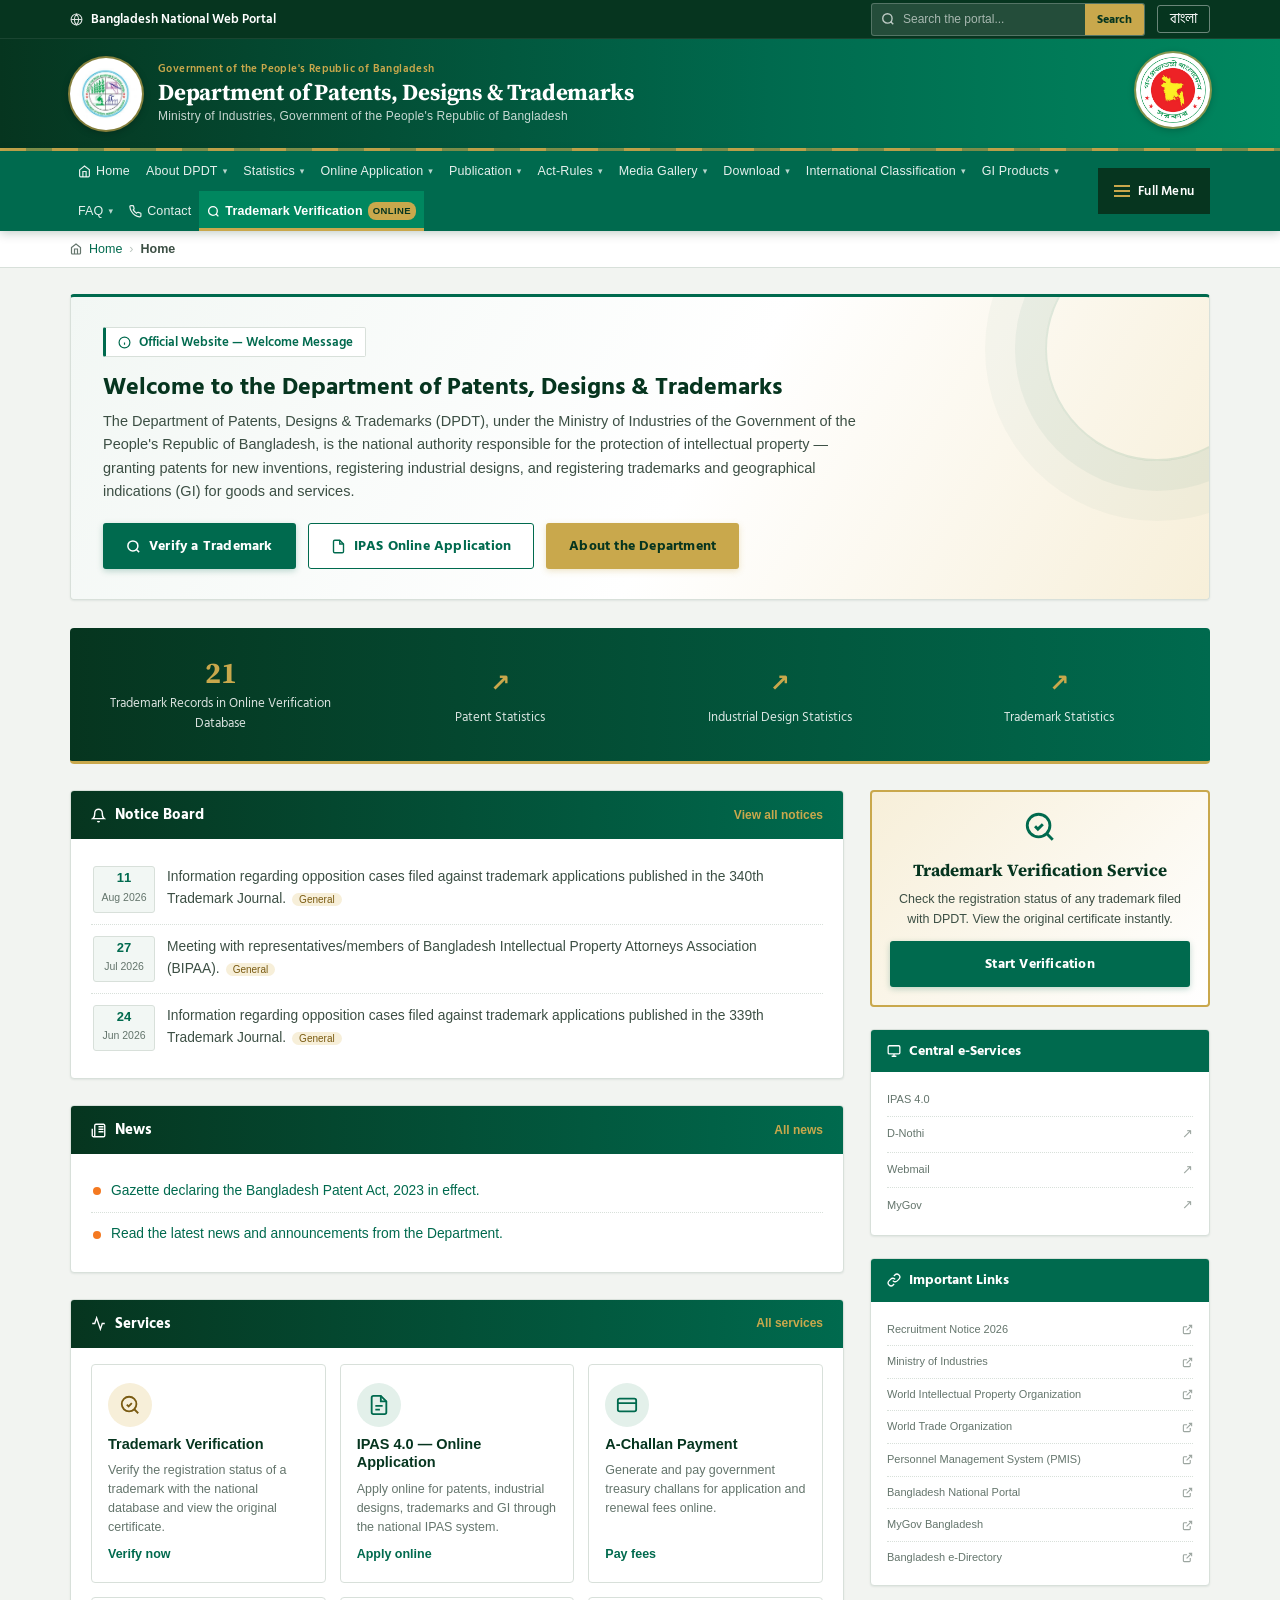
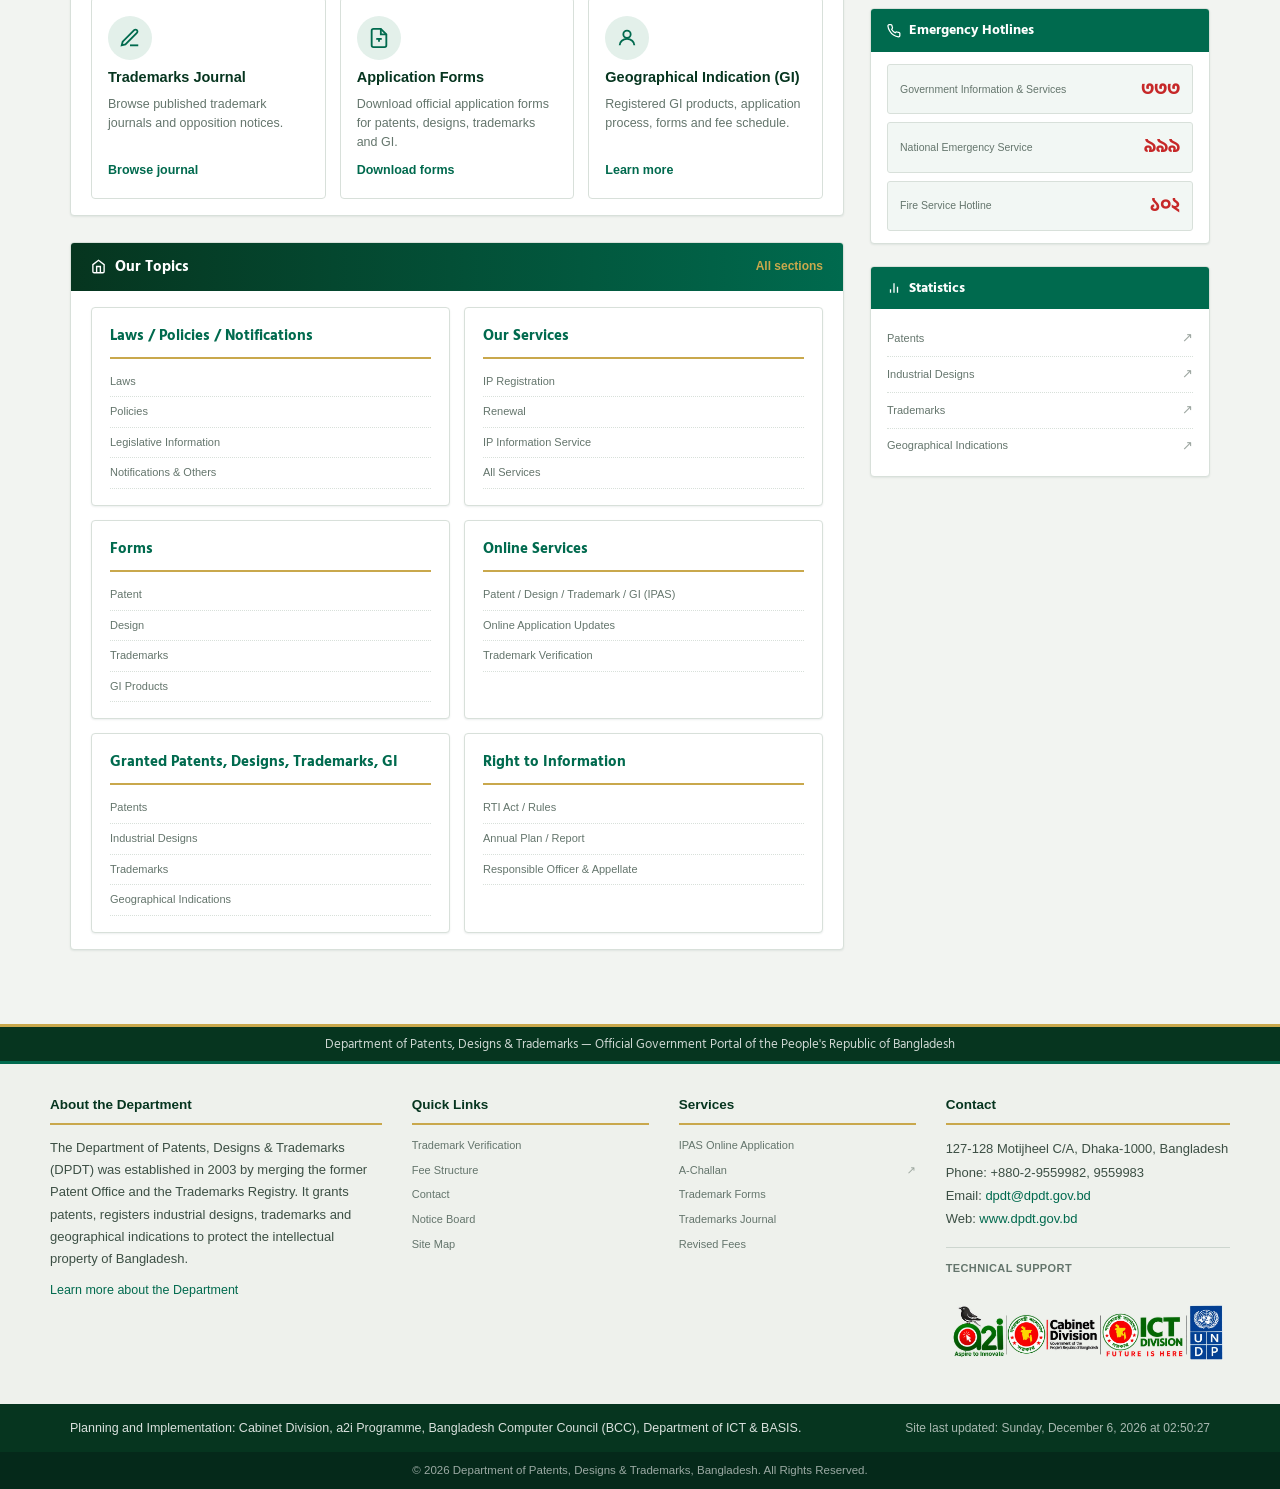
==== commit 6972758d: "fix: use combined technical support logo strip in footer Replace the SVG card with the provided tran" ====
--- a/index.html
+++ b/index.html
@@ -1005,7 +1005,7 @@
         <div class="footer-support">
           <p class="footer-support-title"><span data-en="Technical Support" data-bn="কারিগরি সহায়তা">Technical Support</span></p>
           <div class="footer-support-logos">
-            <img src="technical-support.svg" width="269" height="49" alt="Technical Support - a2i, Cabinet Division, ICT Division &amp; UNDP">
+            <img src="assets/technical-support-logos.webp" width="2172" height="724" alt="Technical Support - a2i, Cabinet Division, ICT Division &amp; UNDP">
           </div>
         </div>
       </div>
--- a/style.css
+++ b/style.css
@@ -29,6 +29,9 @@
   --shadow-sm: 0 1px 2px rgba(15, 50, 33, .08);
   --shadow-md: 0 3px 10px rgba(15, 50, 33, .10);
   --shadow-lg: 0 8px 28px rgba(15, 50, 33, .14);
+
+  --content-max: 1180px;
+  --cert-max: 880px;
 }
 
 * { box-sizing: border-box; margin: 0; padding: 0; }
@@ -52,7 +55,7 @@
 
 img { max-width: 100%; }
 
-.container { max-width: 1180px; margin: 0 auto; padding: 0 20px; }
+.container { max-width: var(--content-max); margin: 0 auto; padding: 0 20px; }
 
 .skip-link {
   position: absolute; left: -9999px; top: 0; z-index: 300;
@@ -204,7 +207,7 @@
 }
 .header-inner {
   display: flex; align-items: center; justify-content: space-between;
-  gap: 18px; padding: 16px 20px;
+  gap: 18px; padding-top: 14px; padding-bottom: 14px;
 }
 .header-brand { display: flex; align-items: center; gap: 16px; min-width: 0; }
 .brand-emblem {
@@ -243,13 +246,13 @@
   box-shadow: 0 2px 10px rgba(6,53,31,.25);
   position: sticky; top: 0; z-index: 120;
 }
-.nav-inner { display: flex; align-items: stretch; }
-.nav-list { display: flex; flex-wrap: wrap; list-style: none; align-items: stretch; flex: 1; }
+.nav-inner { display: flex; align-items: stretch; min-width: 0; }
+.nav-list { display: flex; flex-wrap: wrap; list-style: none; align-items: stretch; flex: 1; min-width: 0; }
 .nav-list > li { position: relative; display: flex; align-items: stretch; }
 .nav-link {
-  display: flex; align-items: center; gap: 6px;
-  color: rgba(255,255,255,.9); font-size: 13px; font-weight: 500;
-  padding: 12px 11px; white-space: nowrap; letter-spacing: .2px;
+  display: flex; align-items: center; gap: 5px;
+  color: rgba(255,255,255,.9); font-size: 12.75px; font-weight: 500;
+  padding: 11px 9px; white-space: nowrap; letter-spacing: .15px;
   transition: background .15s, color .15s; cursor: pointer;
   background: none; border: none; font-family: var(--font-body);
 }
@@ -301,12 +304,13 @@
 
 /* Full menu button + overlay */
 .nav-menu-btn {
-  display: flex; align-items: center; gap: 8px;
-  align-self: flex-start;
+  display: flex; align-items: center; justify-content: center; gap: 8px;
+  align-self: center; margin-left: auto;
   background: var(--green-deep); color: #fff; border: none; cursor: pointer;
-  font-family: var(--font-bangla); font-size: 13px; font-weight: 600;
-  padding: 0 18px; min-height: 44px; white-space: nowrap; letter-spacing: .2px;
-  transition: background .15s;
+  font-family: var(--font-bangla); font-size: 12.75px; font-weight: 600;
+  height: 46px; min-height: 46px; max-height: 46px;
+  padding: 0 16px; white-space: nowrap; letter-spacing: .2px;
+  transition: background .15s; flex-shrink: 0;
 }
 .nav-menu-btn:hover { background: #0a4a2c; }
 .nav-menu-btn .burger { display: flex; flex-direction: column; gap: 3px; }
@@ -422,9 +426,12 @@
 ═══════════════════════════════════════════════════════════════ */
 .breadcrumb {
   background: #fff; border-bottom: 1px solid var(--line);
-  font-size: 12.5px; padding: 8px 20px;
-}
-.breadcrumb .crumb-inner { display: flex; align-items: center; gap: 7px; flex-wrap: wrap; max-width: 1180px; margin: 0 auto; color: var(--muted); }
+  font-size: 12.5px; padding: 8px 0;
+}
+.breadcrumb .crumb-inner {
+  display: flex; align-items: center; gap: 7px; flex-wrap: wrap;
+  max-width: 1180px; margin: 0 auto; padding: 0 20px; color: var(--muted);
+}
 .breadcrumb a { color: var(--green); font-weight: 500; }
 .breadcrumb .sep { color: #b9c4bd; }
 .breadcrumb .current { color: var(--ink-2); font-weight: 600; }
@@ -435,7 +442,7 @@
 .view { display: none; }
 .view.active { display: block; }
 
-.page { padding: 26px 0 48px; }
+.page { padding-top: 26px; padding-bottom: 48px; }
 
 /* Section heading (government style) */
 .gov-heading { display: flex; align-items: center; gap: 12px; margin: 0 0 18px; }
@@ -639,6 +646,19 @@
 /* ═══════════════════════════════════════════════════════════════
    VERIFICATION VIEW
 ═══════════════════════════════════════════════════════════════ */
+#view-verify .page {
+  max-width: 1180px;
+  padding-top: 16px;
+  padding-bottom: 28px;
+}
+#view-verify .verify-head { margin-bottom: 14px; padding-bottom: 12px; }
+#view-verify .info-notice { margin-bottom: 14px; padding: 10px 16px; }
+#view-verify .search-panel { margin-bottom: 16px; }
+#view-verify .search-panel-body { padding: 16px 20px 14px; }
+#view-verify .search-hint { margin-top: 8px; }
+#view-verify .result-doc { margin-bottom: 16px; }
+#view-verify .success-note { margin-top: 14px; padding: 10px 16px; }
+
 .verify-head {
   display: flex; align-items: center; gap: 14px; margin-bottom: 20px;
   padding-bottom: 16px; border-bottom: 1px solid var(--line);
@@ -700,12 +720,12 @@
 
 /* Result slip */
 .result-doc {
-  background: #fff; border: 1px solid #c9d1cd; border-radius: 2px;
-  box-shadow: none; overflow: hidden; margin-bottom: 20px;
+  background: #fff; border: 1px solid #c9d1cd; border-radius: 3px;
+  box-shadow: var(--shadow-sm); overflow: hidden; margin-bottom: 16px;
 }
 .result-doc-head {
   background: var(--green-deep);
-  padding: 13px 22px; display: flex; align-items: center; justify-content: space-between; gap: 12px;
+  padding: 12px 20px; display: flex; align-items: center; justify-content: space-between; gap: 12px;
   border-bottom: 2px solid var(--gold);
 }
 .result-doc-title { display: flex; align-items: center; gap: 10px; }
@@ -722,7 +742,7 @@
 .result-table { width: 100%; border-collapse: collapse; font-size: 13.5px; }
 .result-table tr { border-bottom: 1px solid var(--line); }
 .result-table tr:last-child { border-bottom: none; }
-.result-table td { padding: 12px 22px; vertical-align: top; }
+.result-table td { padding: 10px 20px; vertical-align: top; }
 .result-table td.label-cell {
   width: 32%; background: #f7f9f8; font-weight: 600; color: var(--ink-2);
   border-right: 1px solid var(--line); font-size: 12.5px; letter-spacing: .1px; white-space: nowrap;
@@ -739,22 +759,86 @@
 }
 .status-ok::before { content: '✓'; margin-right: 6px; font-weight: 700; }
 
-.result-actions { background: #fff; border-top: 1px solid var(--line); padding: 12px 22px; display: flex; gap: 8px; flex-wrap: wrap; }
-.action-btn { display: inline-flex; align-items: center; gap: 6px; padding: 6px 14px; border-radius: 2px; font-size: 12px; font-weight: 600; cursor: pointer; font-family: var(--font-body); transition: all .15s; }
-.action-btn svg { width: 12px; height: 12px; }
+.result-actions {
+  background: #f7f9f8; border-top: 1px solid var(--line);
+  padding: 12px 20px; display: flex; gap: 10px; flex-wrap: wrap; align-items: center;
+}
+.action-btn {
+  display: inline-flex; align-items: center; justify-content: center; gap: 7px;
+  padding: 8px 16px; border-radius: 3px; font-size: 12.5px; font-weight: 600;
+  cursor: pointer; font-family: var(--font-body); transition: all .15s; min-height: 36px;
+}
+.action-btn svg { width: 13px; height: 13px; flex-shrink: 0; }
 .action-btn-green { background: var(--green); color: #fff; border: 1px solid var(--green); box-shadow: none; }
 .action-btn-green:hover { background: var(--green-deep); }
 .action-btn-outline { background: #fff; color: var(--green-deep); border: 1px solid var(--green); }
 .action-btn-outline:hover { background: var(--green-soft); }
 
 /* Certificate */
-.cert-card { background: #fff; border: 1px solid #c9d1cd; border-radius: 2px; box-shadow: none; overflow: hidden; }
-.cert-card-body { padding: 16px; display: flex; justify-content: center; background: #fff; }
+.cert-card {
+  background: #fff; border: 1px solid #c9d1cd; border-radius: 3px;
+  box-shadow: var(--shadow-sm); overflow: hidden;
+}
+.cert-card-body {
+  padding: 18px 16px 20px;
+  display: flex;
+  justify-content: center;
+  align-items: flex-start;
+  background: #eef3f0;
+}
 .cert-card-body img {
-  max-width: 100%; height: auto; object-fit: contain;
+  max-width: 100%; width: 100%; height: auto; object-fit: contain;
   border: 1px solid var(--line); background: #fff;
 }
-.cert-card-body iframe { width: 100%; height: 820px; border: 1px solid var(--line); }
+.cert-card-body iframe {
+  width: 100%;
+  max-width: var(--cert-max);
+  aspect-ratio: 2373 / 3508;
+  height: auto;
+  border: 1px solid var(--line);
+  margin: 0 auto;
+  display: block;
+  background: #fff;
+  box-shadow: var(--shadow-md);
+}
+
+/* Reserved A4-portrait slot (certificate JPG is 2373×3508).
+   Desktop preview is 850–900px wide, centered, original ratio kept.
+   Full document remains reachable by vertical scroll. */
+.cert-frame {
+  width: 100%;
+  max-width: var(--cert-max);
+  aspect-ratio: 2373 / 3508;
+  position: relative;
+  background: #fff;
+  border: 1px solid #c9d1cd;
+  overflow: hidden;
+  margin: 0 auto;
+  box-shadow: var(--shadow-md);
+}
+.cert-frame img {
+  position: absolute;
+  inset: 0;
+  width: 100%;
+  height: 100%;
+  max-width: none;
+  object-fit: contain;
+  border: 0;
+  background: #fff;
+  display: block;
+}
+.cert-img.is-loading { opacity: 0; }
+.cert-skeleton {
+  position: absolute;
+  inset: 0;
+  background: linear-gradient(90deg, #eef3f0 0%, #f7faf8 50%, #eef3f0 100%);
+  background-size: 200% 100%;
+  animation: cert-shimmer 1.2s ease-in-out infinite;
+}
+@keyframes cert-shimmer {
+  0% { background-position: 100% 0; }
+  100% { background-position: -100% 0; }
+}
 
 .success-note {
   background: #fff; border: 1px solid rgba(0,106,78,.3);
@@ -870,8 +954,19 @@
 .footer-support { margin-top: 16px; padding-top: 12px; border-top: 1px solid rgba(6, 53, 31, .14); }
 .footer-support-title { font-size: 11px; font-weight: 700; color: var(--muted); letter-spacing: .4px; text-transform: uppercase; margin-bottom: 8px; }
 .footer-support-title .bn { font-family: var(--font-bangla); text-transform: none; }
-.footer-support-logos { display: inline-flex; background: #fff; border: 1px solid rgba(6, 53, 31, .12); border-radius: 6px; padding: 5px 9px; }
-.footer-support-logos img { display: block; width: 190px; height: auto; }
+.footer-support-logos {
+  display: flex;
+  justify-content: center;
+  align-items: center;
+  max-width: 100%;
+}
+.footer-support-logos img {
+  display: block;
+  width: 100%;
+  max-width: 320px;
+  height: auto;
+  object-fit: contain;
+}
 .footer-bottom {
   background: var(--green-deep); color: rgba(255,255,255,.85);
   padding: 14px 0; font-size: 12.5px;
@@ -894,7 +989,7 @@
   .nav-inner {
     padding-left: 8px;
     padding-right: 0;
-    overflow: hidden;
+    overflow: visible;
   }
   .nav-list {
     display: flex;
@@ -921,15 +1016,41 @@
     min-height: 42px;
     box-shadow: -8px 0 10px rgba(0, 106, 78, .35);
   }
+  .footer-support-logos img { max-width: 100%; }
   .service-grid { grid-template-columns: repeat(2, 1fr); }
   .stats-band { grid-template-columns: repeat(2, 1fr); row-gap: 18px; }
 }
 
 @media (max-width: 760px) {
+  .nav-inner {
+    padding: 0 0 0 6px;
+    overflow: hidden;
+  }
+  .nav-list {
+    display: flex;
+    flex-wrap: nowrap;
+    overflow: hidden;
+    flex: 1;
+    min-width: 0;
+  }
+  .nav-list > li:nth-child(n+4) { display: none; }
+  .nav-link { padding: 11px 8px; font-size: 12.5px; }
+  .nav-hamburger {
+    display: flex;
+    height: 42px;
+    min-height: 42px;
+    max-height: 42px;
+    padding: 0 14px;
+    gap: 7px;
+    margin-left: auto;
+    box-shadow: none;
+    align-self: center;
+    font-size: 13px;
+  }
   .national-bar-inner { flex-direction: column; gap: 6px; padding: 6px 0; }
   .top-search { width: 100%; }
   .top-search input { flex: 1; }
-  .header-inner { flex-direction: column; text-align: center; padding: 14px 12px; }
+  .header-inner { flex-direction: column; text-align: center; padding-top: 14px; padding-bottom: 14px; }
   .header-brand { flex-direction: column; gap: 10px; }
   .header-side { display: none; }
   .brand-emblem { width: 62px; height: 62px; }
@@ -938,7 +1059,23 @@
   .service-grid { grid-template-columns: 1fr; }
   .contact-grid { grid-template-columns: 1fr; }
   .contact-info-card .cic-body { grid-template-columns: 1fr; }
-  .footer-grid { grid-template-columns: 1fr; gap: 22px; }
+  .footer-grid {
+    grid-template-columns: 1fr 1fr;
+    gap: 22px 18px;
+  }
+  .footer-grid > :first-child,
+  .footer-grid > :last-child {
+    grid-column: 1 / -1;
+  }
+  .footer-main { padding: 22px 0 18px; }
+  .footer h4 { font-size: 13px; margin-bottom: 10px; padding-bottom: 6px; }
+  .footer-links li { margin-bottom: 8px; }
+  .footer-links a { font-size: 13px; line-height: 1.5; align-items: flex-start; }
+  .footer-about { font-size: 13px; line-height: 1.65; }
+  .footer-contact { font-size: 13px; line-height: 1.7; }
+  .footer-support { margin-top: 14px; padding-top: 12px; }
+  .footer-support-logos { justify-content: center; }
+  .footer-support-logos img { width: 100%; max-width: 420px; height: auto; }
   .mega-body { grid-template-columns: 1fr; }
   .imp-links { grid-template-columns: 1fr; }
   .hero { padding: 22px 18px; }
@@ -946,20 +1083,87 @@
   .hero h2 .en-title { font-size: 17px; }
   .result-table td.label-cell { width: 40%; white-space: normal; font-size: 12px; }
   .result-table td { padding: 10px 14px; }
-  .cert-card-body iframe { height: 520px; }
+  .cert-card-body { padding: 8px; background: #eef3f0; }
+  .cert-card-body iframe { width: 100%; max-width: 100%; height: auto; box-shadow: none; }
+  .cert-frame { width: 100%; max-width: 100%; box-shadow: none; }
+  html, body { overflow-x: hidden; }
   .result-doc-head { flex-direction: column; align-items: flex-start; }
+  #view-verify .page { padding-top: 12px; padding-bottom: 20px; }
+  #view-verify .verify-head { gap: 10px; }
+  #view-verify .verify-head .vh-icon { width: 42px; height: 42px; }
+  #view-verify .verify-head h2 { font-size: 18px; }
+  #view-verify .search-panel-body { padding: 14px 14px 12px; }
+  #view-verify .result-doc-head { padding: 10px 14px; }
+  #view-verify .result-actions { padding: 10px 14px; }
 }
 
 @media (max-width: 620px) {
   .search-form-row { flex-direction: column; align-items: stretch; }
   .search-btn { width: 100%; justify-content: center; }
+  #view-verify .result-table,
+  #view-verify .result-table tbody,
+  #view-verify .result-table tr { display: block; width: 100%; }
+  #view-verify .result-table td.label-cell {
+    display: block; width: 100%; border-right: none; padding: 8px 14px 2px;
+  }
+  #view-verify .result-table td.value-cell {
+    display: block; width: 100%; padding: 2px 14px 10px;
+  }
+}
+
+/* Desktop: 1366×768 — condensed chrome, certificate ~850px */
+@media (min-width: 1100px) and (max-width: 1439px) {
+  :root { --cert-max: 850px; }
+  .nav-link { padding: 10px 8px; font-size: 12.5px; }
+  #view-verify .page { padding-top: 14px; padding-bottom: 24px; }
+  #view-verify .verify-head { margin-bottom: 12px; padding-bottom: 10px; }
+  .cert-card-body { padding: 16px 14px 18px; }
+}
+
+/* Desktop: 1440×900 — certificate ~880px (default --cert-max) */
+@media (min-width: 1440px) and (max-width: 1599px) {
+  :root { --cert-max: 880px; }
+  .nav-link { padding: 11px 9px; font-size: 12.75px; }
+  #view-verify .page { padding-top: 16px; padding-bottom: 28px; }
+}
+
+/* Desktop: 1920×1080 — certificate 900px, still centered */
+@media (min-width: 1600px) {
+  :root { --cert-max: 900px; }
+  .nav-link { padding: 11px 10px; font-size: 13px; }
+  #view-verify .page { padding-top: 18px; padding-bottom: 32px; }
+  .cert-card-body { padding: 22px 20px 24px; }
+}
+
+/* Short laptop viewports (1366×768): tighten vertical rhythm */
+@media (min-width: 761px) and (max-height: 800px) {
+  #view-verify .page { padding-top: 12px; padding-bottom: 20px; }
+  #view-verify .verify-head { margin-bottom: 10px; padding-bottom: 8px; gap: 10px; }
+  #view-verify .verify-head .vh-icon { width: 42px; height: 42px; }
+  #view-verify .verify-head h2 { font-size: 20px; }
+  #view-verify .verify-head p { font-size: 12.5px; }
+  #view-verify .info-notice { margin-bottom: 10px; padding: 8px 14px; font-size: 12.5px; }
+  #view-verify .search-panel { margin-bottom: 12px; }
+  #view-verify .search-panel-head { padding: 9px 18px; }
+  #view-verify .search-panel-body { padding: 14px 18px 12px; }
+  #view-verify .search-input { height: 42px; }
+  #view-verify .search-btn { height: 42px; padding: 0 22px; }
+  #view-verify .result-doc { margin-bottom: 12px; }
+  #view-verify .result-table td { padding: 8px 18px; }
+  #view-verify .result-actions { padding: 10px 18px; }
+  #view-verify .success-note { margin-top: 10px; padding: 9px 14px; }
+  .cert-card-body { padding: 14px 12px 16px; }
 }
 
 @media (max-width: 480px) {
   .stats-band { grid-template-columns: repeat(2, 1fr); }
   .search-form-row { flex-direction: column; align-items: stretch; }
   .search-btn { width: 100%; justify-content: center; }
-  .footer-bottom-inner { flex-direction: column; text-align: center; }
+  .footer-bottom-inner { flex-direction: column; text-align: center; gap: 8px; }
+  .footer-bottom { padding: 12px 0; font-size: 12px; line-height: 1.55; }
+  .cert-card-body { padding: 6px; }
+  .container { padding: 0 12px; }
+  .breadcrumb .crumb-inner { padding: 0 12px; }
 }
 
 /* ═══════════════════════════════════════════════════════════════
@@ -971,6 +1175,11 @@
   body { background: #fff; }
   .page { padding: 0; }
   .result-doc, .cert-card { box-shadow: none; border-color: #ccc; }
+  .cert-card-body { padding: 0; }
+  .cert-frame { width: 100%; max-width: 100%; }
+  .cert-card-body iframe { width: 100%; height: auto; }
+  .cert-skeleton { display: none !important; animation: none; }
+  .cert-img.is-loading { opacity: 1; }
   @page { margin: 12mm; }
 }
 
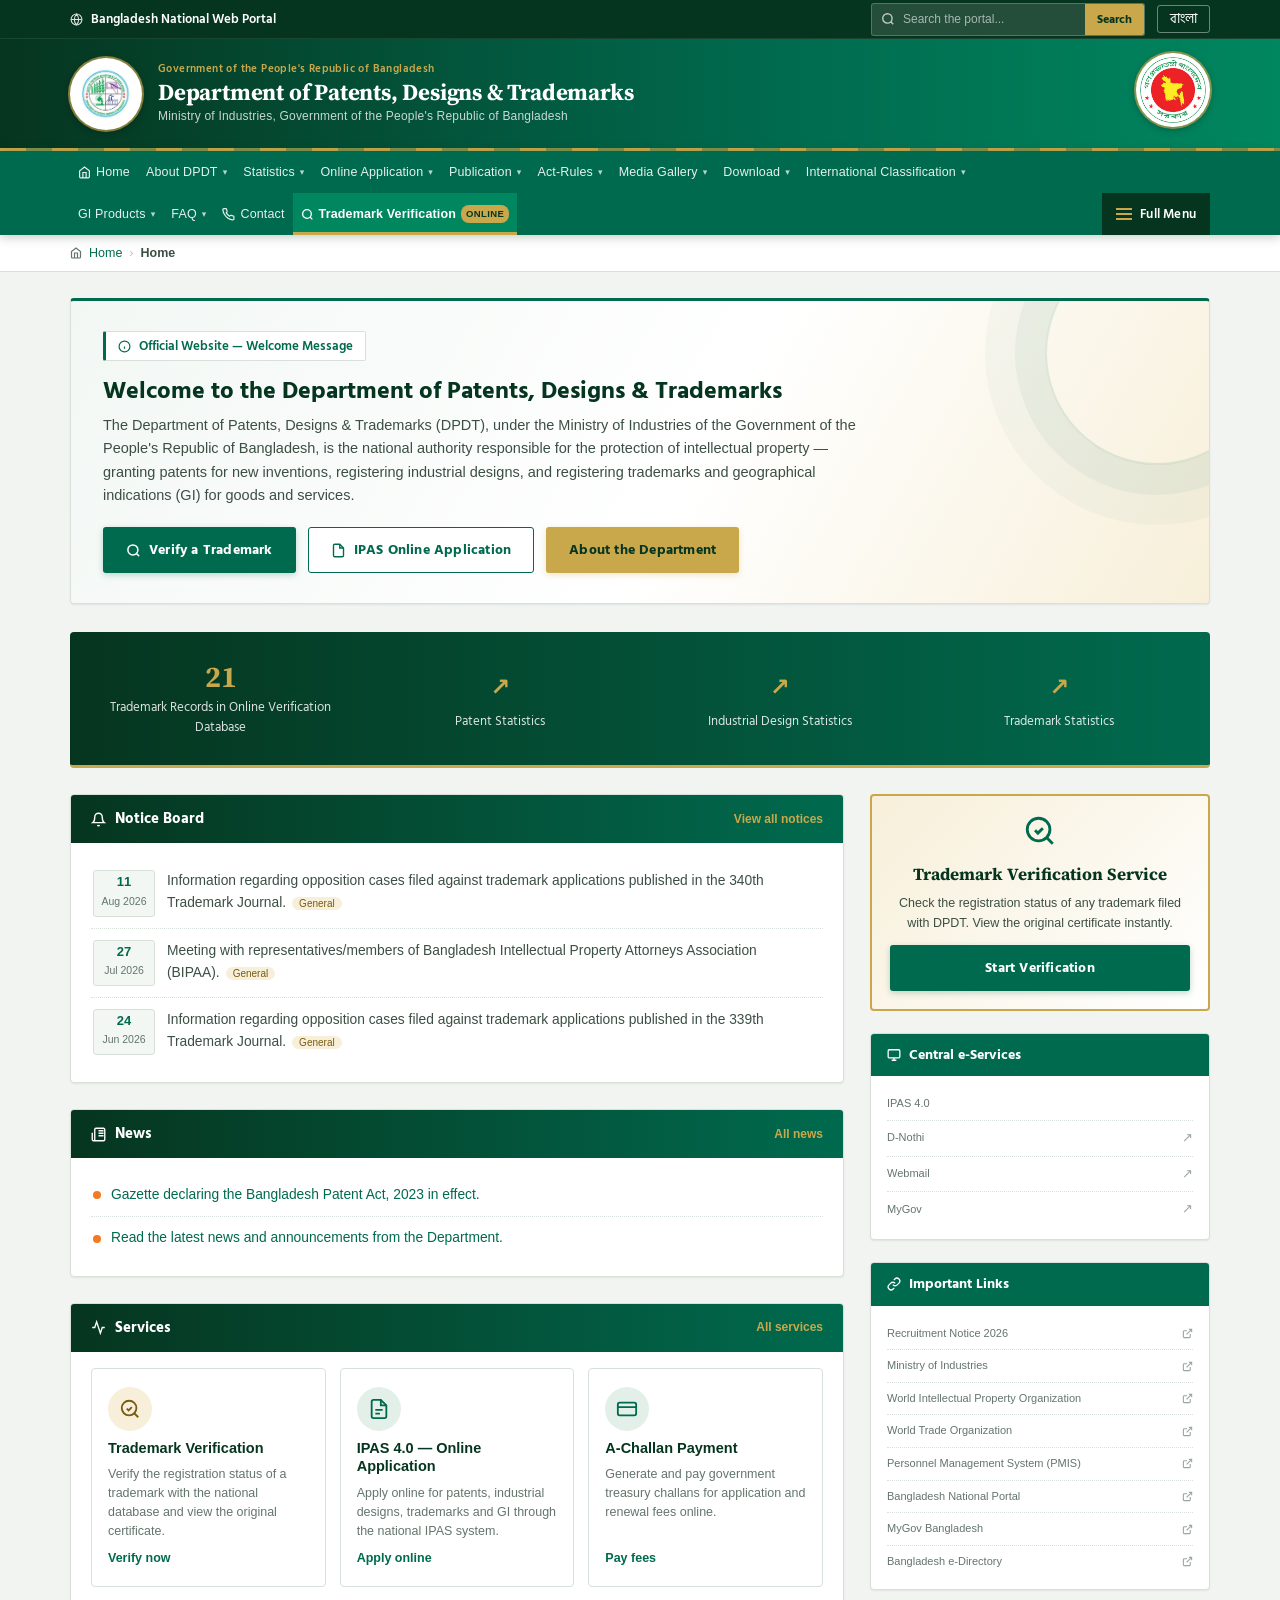
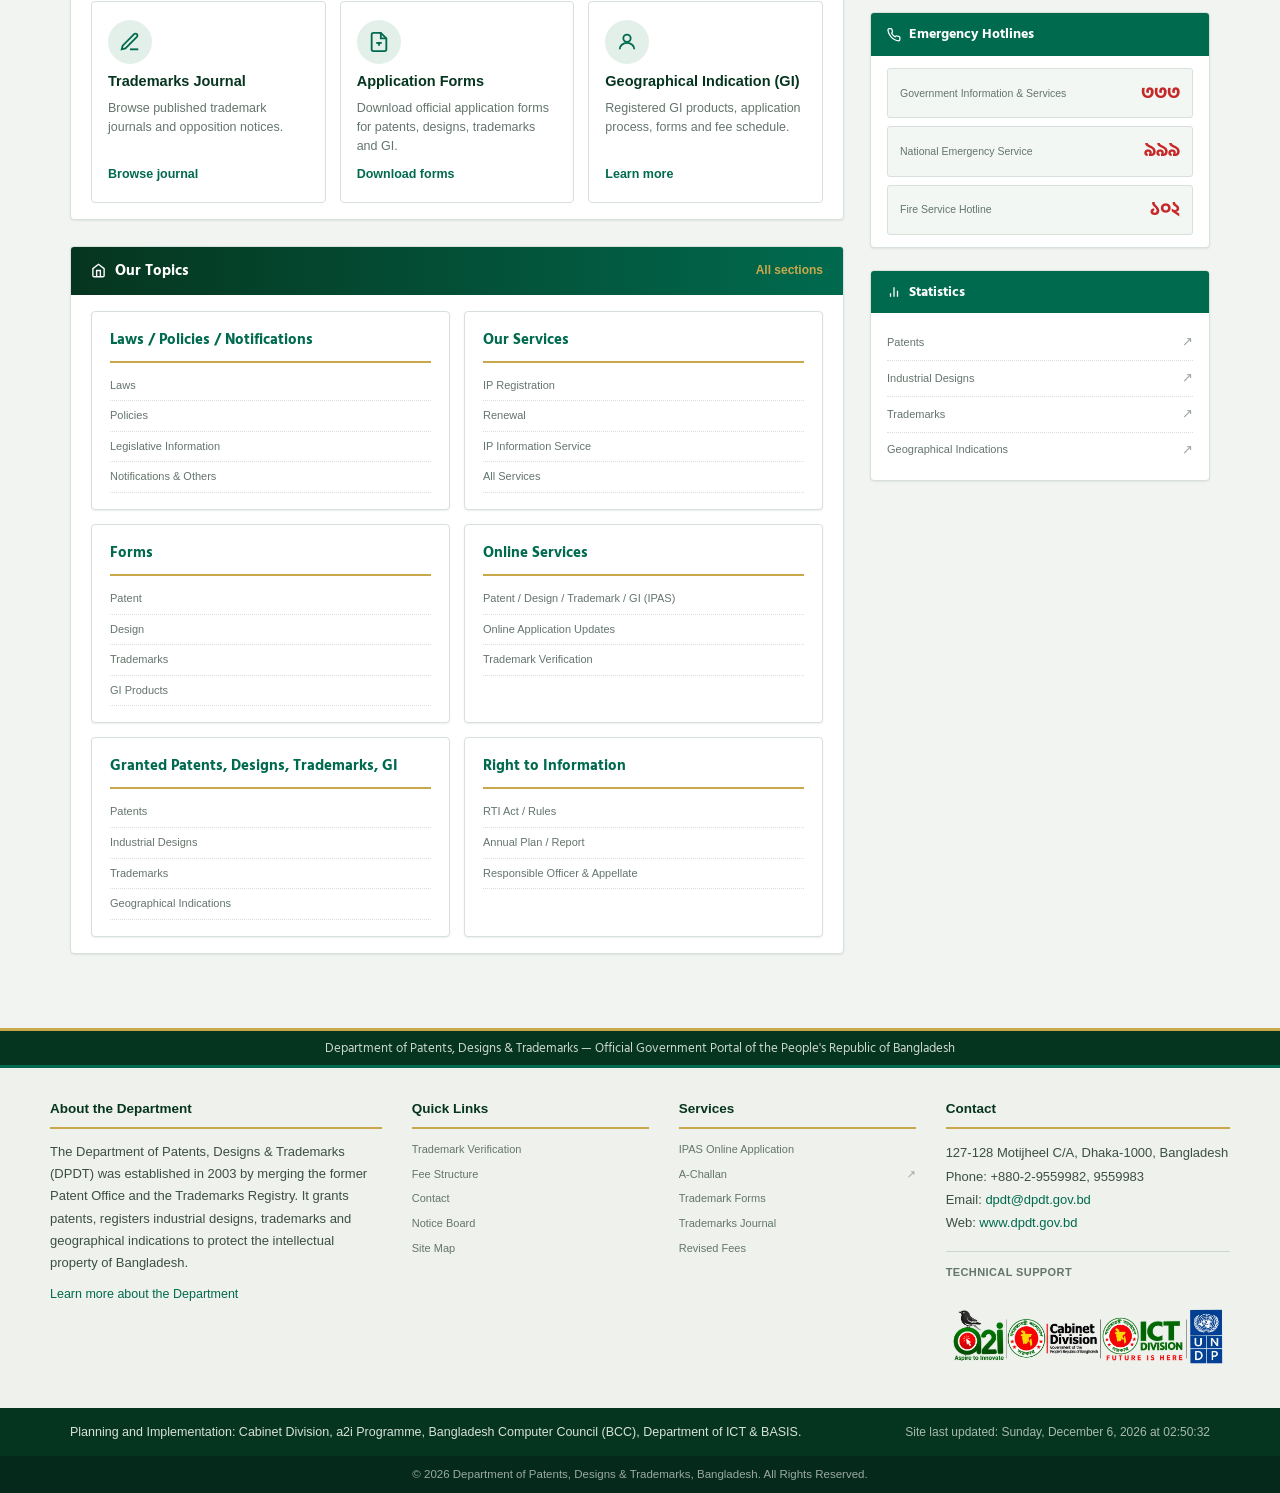
==== commit ebf89b89: "fix: place Full Menu on the second navigation row Keep the two-row desktop nav, with Full Menu occup" ====
--- a/index.html
+++ b/index.html
@@ -62,11 +62,16 @@
 ═══════════════════════════════════════════════════════════ -->
 <nav class="primary-nav" aria-label="Main navigation">
   <div class="container nav-inner">
-    <ul class="nav-list" id="navList"></ul>
-    <button class="nav-menu-btn" id="menuBtn" type="button">
-      <span class="burger"><span></span><span></span><span></span></span>
-      <span class="menu-label" data-en="Full Menu" data-bn="সকল মেনু">Full Menu</span>
-    </button>
+    <div class="nav-rows" id="navList">
+      <ul class="nav-list nav-row-primary" id="navRowPrimary"></ul>
+      <div class="nav-row-secondary">
+        <ul class="nav-list" id="navRowSecondary"></ul>
+        <button class="nav-menu-btn" id="menuBtn" type="button">
+          <span class="burger"><span></span><span></span><span></span></span>
+          <span class="menu-label" data-en="Full Menu" data-bn="সকল মেনু">Full Menu</span>
+        </button>
+      </div>
+    </div>
     <button class="nav-hamburger" id="navHamburger" type="button" aria-label="Open menu">
       <span><i></i><i></i><i></i></span>
       <span class="menu-label" data-en="Menu" data-bn="মেনু">Menu</span>
--- a/style.css
+++ b/style.css
@@ -245,10 +245,32 @@
   background: var(--green);
   box-shadow: 0 2px 10px rgba(6,53,31,.25);
   position: sticky; top: 0; z-index: 120;
+  overflow: visible;
 }
 .nav-inner { display: flex; align-items: stretch; min-width: 0; }
-.nav-list { display: flex; flex-wrap: wrap; list-style: none; align-items: stretch; flex: 1; min-width: 0; }
+.nav-rows {
+  display: flex;
+  flex-direction: column;
+  flex: 1;
+  min-width: 0;
+}
+.nav-list { display: flex; flex-wrap: wrap; list-style: none; align-items: stretch; min-width: 0; }
 .nav-list > li { position: relative; display: flex; align-items: stretch; }
+.nav-row-primary,
+.nav-row-secondary {
+  min-height: 42px;
+}
+.nav-row-secondary {
+  display: flex;
+  align-items: stretch;
+  width: 100%;
+  min-width: 0;
+}
+.nav-row-secondary .nav-list {
+  flex: 1;
+  min-width: 0;
+  min-height: 42px;
+}
 .nav-link {
   display: flex; align-items: center; gap: 5px;
   color: rgba(255,255,255,.9); font-size: 12.75px; font-weight: 500;
@@ -305,11 +327,11 @@
 /* Full menu button + overlay */
 .nav-menu-btn {
   display: flex; align-items: center; justify-content: center; gap: 8px;
-  align-self: center; margin-left: auto;
+  align-self: stretch; margin-left: auto;
   background: var(--green-deep); color: #fff; border: none; cursor: pointer;
   font-family: var(--font-bangla); font-size: 12.75px; font-weight: 600;
-  height: 46px; min-height: 46px; max-height: 46px;
-  padding: 0 16px; white-space: nowrap; letter-spacing: .2px;
+  min-height: 42px;
+  padding: 0 14px; white-space: nowrap; letter-spacing: .2px;
   transition: background .15s; flex-shrink: 0;
 }
 .nav-menu-btn:hover { background: #0a4a2c; }
@@ -991,18 +1013,27 @@
     padding-right: 0;
     overflow: visible;
   }
-  .nav-list {
-    display: flex;
+  .nav-rows {
+    flex-direction: row;
     flex-wrap: nowrap;
     overflow-x: auto;
     overflow-y: hidden;
     -webkit-overflow-scrolling: touch;
     overscroll-behavior-x: contain;
-    flex: 1;
-    min-width: 0;
     scrollbar-width: none;
   }
-  .nav-list::-webkit-scrollbar { display: none; }
+  .nav-rows::-webkit-scrollbar { display: none; }
+  .nav-row-secondary {
+    flex: 0 0 auto;
+    width: auto;
+  }
+  .nav-list {
+    display: flex;
+    flex-wrap: nowrap;
+    overflow: visible;
+    flex: 0 0 auto;
+    min-width: 0;
+  }
   .nav-list > li { flex-shrink: 0; }
   .nav-list > li:hover > .dropdown,
   .nav-list > li.open > .dropdown,
@@ -1026,6 +1057,9 @@
     padding: 0 0 0 6px;
     overflow: hidden;
   }
+  .nav-rows {
+    overflow: hidden;
+  }
   .nav-list {
     display: flex;
     flex-wrap: nowrap;
@@ -1033,7 +1067,8 @@
     flex: 1;
     min-width: 0;
   }
-  .nav-list > li:nth-child(n+4) { display: none; }
+  .nav-row-primary > li:nth-child(n+4) { display: none; }
+  .nav-row-secondary { display: none; }
   .nav-link { padding: 11px 8px; font-size: 12.5px; }
   .nav-hamburger {
     display: flex;
@@ -1111,6 +1146,10 @@
   }
 }
 
+@media (min-width: 1366px) {
+  .nav-row-primary { flex-wrap: nowrap; }
+}
+
 /* Desktop: 1366×768 — condensed chrome, certificate ~850px */
 @media (min-width: 1100px) and (max-width: 1439px) {
   :root { --cert-max: 850px; }
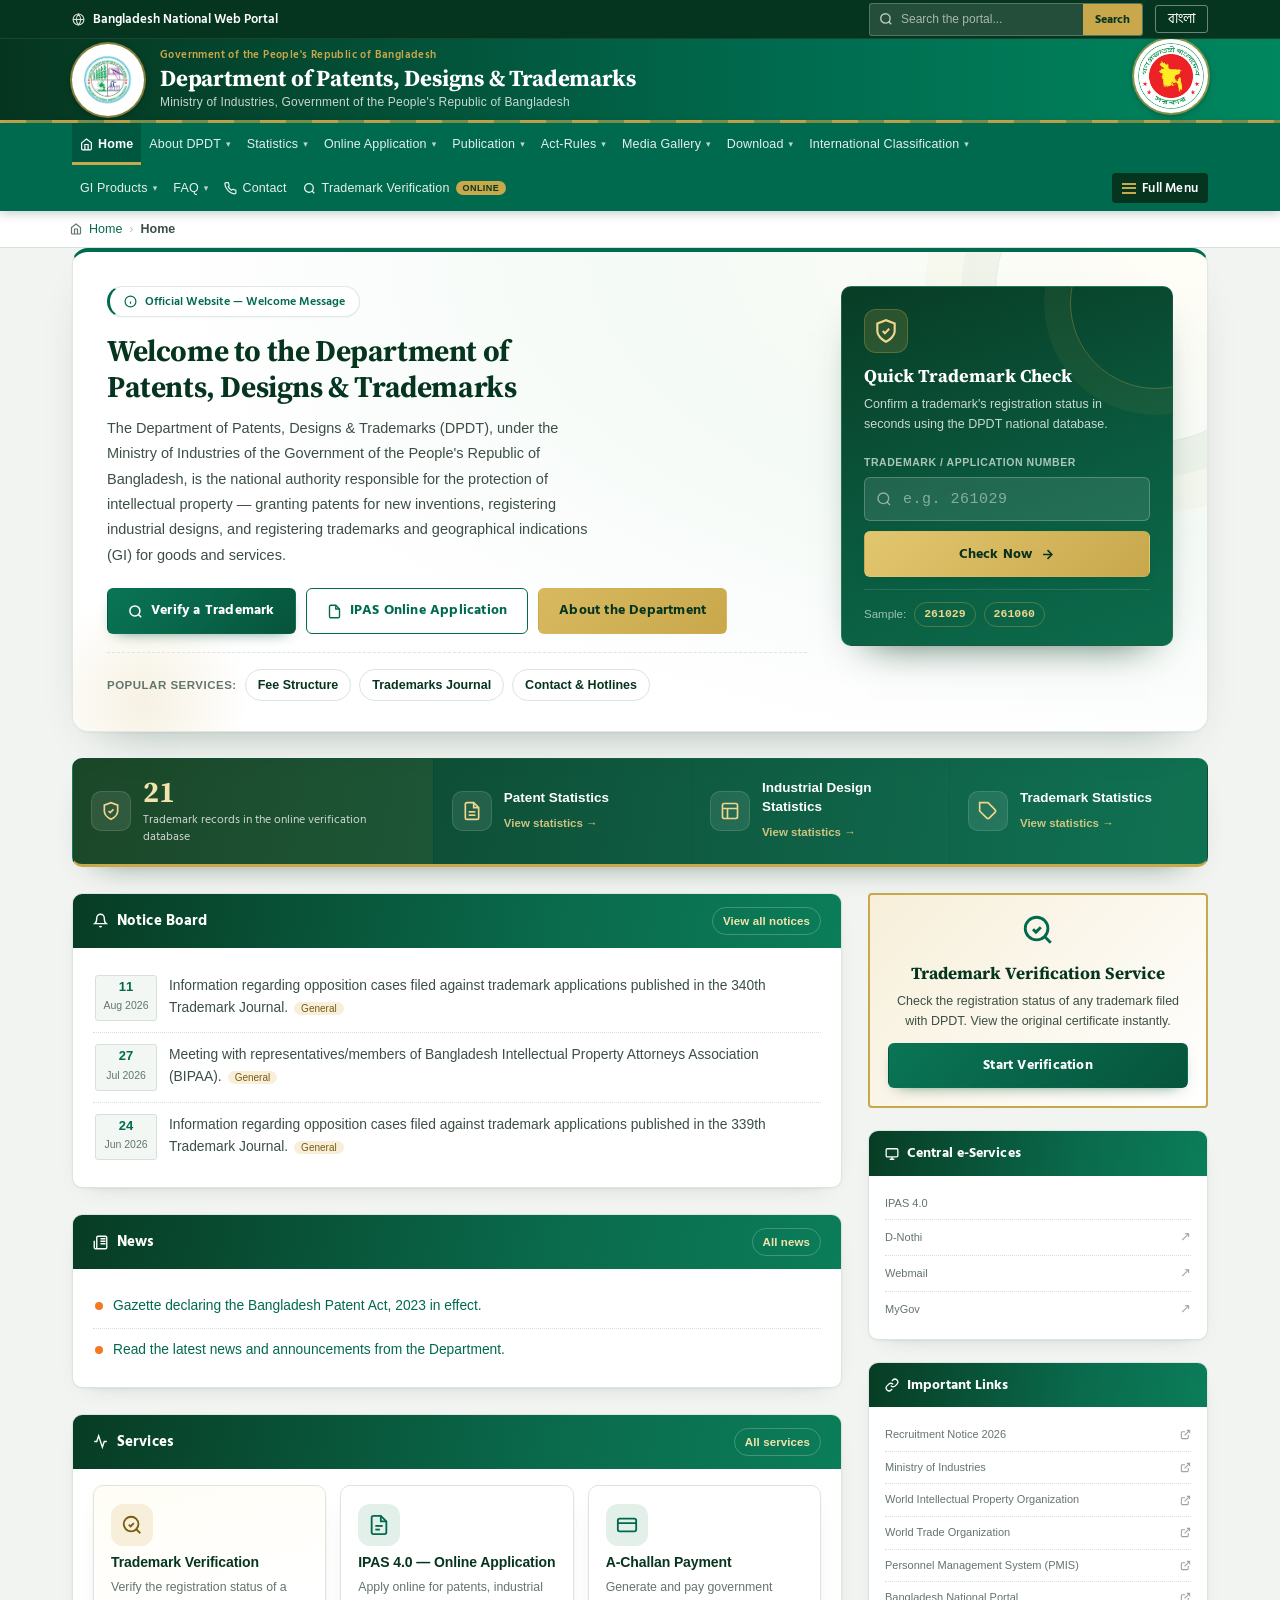
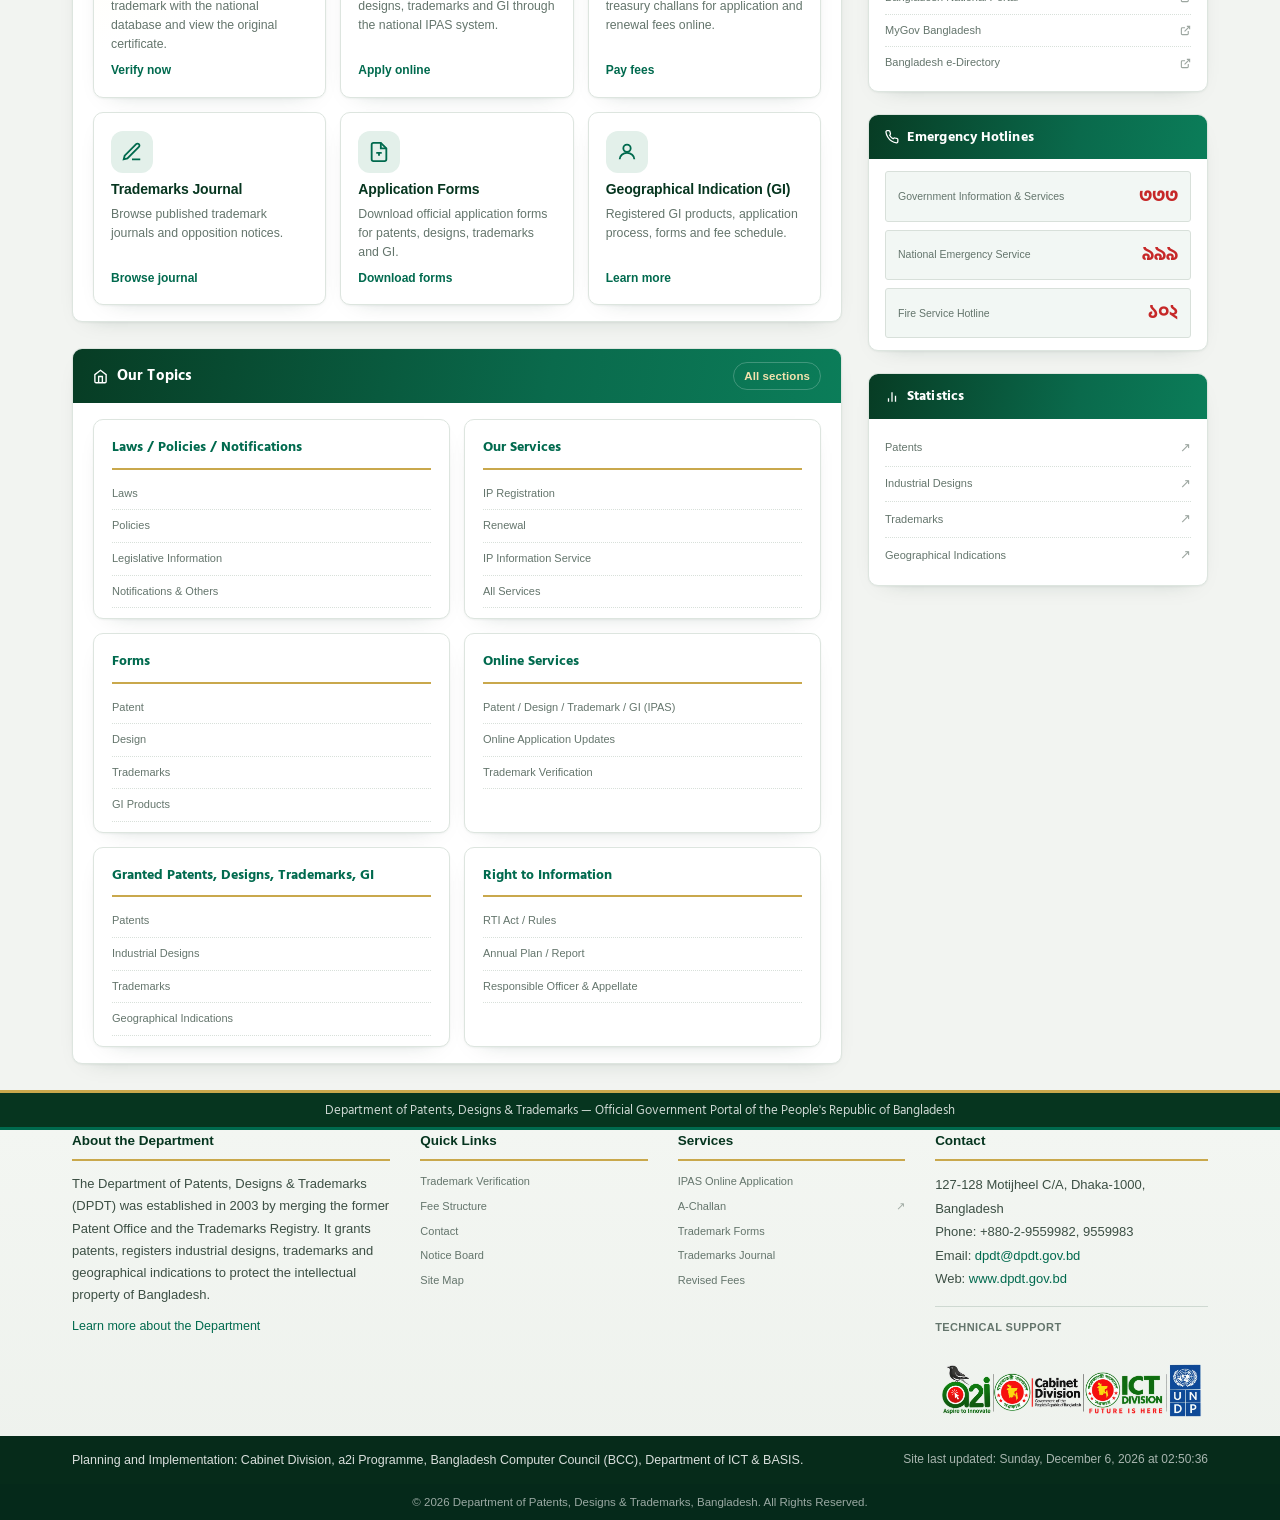
==== commit 17bd43a5: "feat(ui): refresh homepage hero, stats band and verification flow - Rebuild hero with quick trademar" ====
--- a/index.html
+++ b/index.html
@@ -129,50 +129,104 @@
 
       <!-- Hero / Welcome -->
       <div class="hero">
-        <div class="hero-eyebrow">
-          <svg width="13" height="13" viewBox="0 0 24 24" fill="none" stroke="currentColor" stroke-width="2.2"><circle cx="12" cy="12" r="10"/><path d="M12 16v-4M12 8h.01"/></svg>
-          <span data-en="Official Website — Welcome Message" data-bn="স্বাগত বার্তা — অফিসিয়াল ওয়েবসাইট">Official Website — Welcome Message</span>
-        </div>
-        <h2>
-          <span data-en="Welcome to the Department of Patents, Designs &amp; Trademarks" data-bn="পেটেন্ট, শিল্প-নকশা ও ট্রেডমার্কস অধিদপ্তরে স্বাগতম">Welcome to the Department of Patents, Designs &amp; Trademarks</span>
-        </h2>
-        <p class="bn-text" data-en="The Department of Patents, Designs & Trademarks (DPDT), under the Ministry of Industries of the Government of the People's Republic of Bangladesh, is the national authority responsible for the protection of intellectual property — granting patents for new inventions, registering industrial designs, and registering trademarks and geographical indications (GI) for goods and services."
-           data-bn="গণপ্রজাতন্ত্রী বাংলাদেশ সরকারের শিল্প মন্ত্রণালয়ের নিয়ন্ত্রণাধীন পেটেন্ট, শিল্প-নকশা ও ট্রেডমার্কস অধিদপ্তরের অফিসিয়াল ওয়েবসাইটে আপনাকে স্বাগত। সাবেক ‘পেটেন্ট অফিস’ এবং ‘ট্রেডমার্কস রেজিস্ট্রি’ অফিস দুটি একীভূত করে ২০০৩ সালে পেটেন্ট, ডিজাইন ও ট্রেডমার্কস অধিদপ্তর হিসাবে এটি কার্যক্রম শুরু করে। এই অধিদপ্তরের মূল কার্যাবলীর মধ্যে রয়েছে মেধা সম্পদ সুরক্ষায় নতুন নতুন উদ্ভাবনের পেটেন্ট, ডিজাইন সত্ত্ব মঞ্জুর করা, পণ্য ও সেবার ট্রেডমার্ক ও ভৌগোলিক নির্দেশক পণ্য নিবন্ধন করা।">
-          The Department of Patents, Designs &amp; Trademarks (DPDT), under the Ministry of Industries of the Government of the People's Republic of Bangladesh, is the national authority responsible for the protection of intellectual property — granting patents for new inventions, registering industrial designs, and registering trademarks and geographical indications (GI) for goods and services.
-        </p>
-        <div class="hero-actions">
-          <a class="btn btn-green" href="/verify" data-internal="1">
-            <svg width="15" height="15" viewBox="0 0 24 24" fill="none" stroke="currentColor" stroke-width="2.4"><circle cx="11" cy="11" r="8"/><line x1="21" y1="21" x2="16.65" y2="16.65"/></svg>
-            <span data-en="Verify a Trademark" data-bn="ট্রেডমার্ক যাচাই করুন">Verify a Trademark</span>
-          </a>
-          <a class="btn btn-outline" href="/online-application" data-internal="1">
-            <svg width="15" height="15" viewBox="0 0 24 24" fill="none" stroke="currentColor" stroke-width="2.2"><path d="M14 2H6a2 2 0 0 0-2 2v16a2 2 0 0 0 2 2h12a2 2 0 0 0 2-2V8z"/><polyline points="14 2 14 8 20 8"/></svg>
-            <span data-en="IPAS Online Application" data-bn="অনলাইন আবেদন (আইপাস)">IPAS Online Application</span>
-          </a>
-          <a class="btn btn-gold" href="/about" data-internal="1">
-            <span data-en="About the Department" data-bn="অধিদপ্তর সম্পর্কিত">About the Department</span>
-          </a>
+        <div class="hero-inner">
+          <div class="hero-copy">
+            <div class="hero-eyebrow">
+              <svg width="13" height="13" viewBox="0 0 24 24" fill="none" stroke="currentColor" stroke-width="2.2"><circle cx="12" cy="12" r="10"/><path d="M12 16v-4M12 8h.01"/></svg>
+              <span data-en="Official Website — Welcome Message" data-bn="স্বাগত বার্তা — অফিসিয়াল ওয়েবসাইট">Official Website — Welcome Message</span>
+            </div>
+            <h2>
+              <span data-en="Welcome to the Department of Patents, Designs &amp; Trademarks" data-bn="পেটেন্ট, শিল্প-নকশা ও ট্রেডমার্কস অধিদপ্তরে স্বাগতম">Welcome to the Department of Patents, Designs &amp; Trademarks</span>
+            </h2>
+            <p class="bn-text" data-en="The Department of Patents, Designs & Trademarks (DPDT), under the Ministry of Industries of the Government of the People's Republic of Bangladesh, is the national authority responsible for the protection of intellectual property — granting patents for new inventions, registering industrial designs, and registering trademarks and geographical indications (GI) for goods and services."
+               data-bn="গণপ্রজাতন্ত্রী বাংলাদেশ সরকারের শিল্প মন্ত্রণালয়ের নিয়ন্ত্রণাধীন পেটেন্ট, শিল্প-নকশা ও ট্রেডমার্কস অধিদপ্তরের অফিসিয়াল ওয়েবসাইটে আপনাকে স্বাগত। সাবেক ‘পেটেন্ট অফিস’ এবং ‘ট্রেডমার্কস রেজিস্ট্রি’ অফিস দুটি একীভূত করে ২০০৩ সালে পেটেন্ট, ডিজাইন ও ট্রেডমার্কস অধিদপ্তর হিসাবে এটি কার্যক্রম শুরু করে। এই অধিদপ্তরের মূল কার্যাবলীর মধ্যে রয়েছে মেধা সম্পদ সুরক্ষায় নতুন নতুন উদ্ভাবনের পেটেন্ট, ডিজাইন সত্ত্ব মঞ্জুর করা, পণ্য ও সেবার ট্রেডমার্ক ও ভৌগোলিক নির্দেশক পণ্য নিবন্ধন করা।">
+              The Department of Patents, Designs &amp; Trademarks (DPDT), under the Ministry of Industries of the Government of the People's Republic of Bangladesh, is the national authority responsible for the protection of intellectual property — granting patents for new inventions, registering industrial designs, and registering trademarks and geographical indications (GI) for goods and services.
+            </p>
+            <div class="hero-actions">
+              <a class="btn btn-green" href="/verify" data-internal="1">
+                <svg width="15" height="15" viewBox="0 0 24 24" fill="none" stroke="currentColor" stroke-width="2.4"><circle cx="11" cy="11" r="8"/><line x1="21" y1="21" x2="16.65" y2="16.65"/></svg>
+                <span data-en="Verify a Trademark" data-bn="ট্রেডমার্ক যাচাই করুন">Verify a Trademark</span>
+              </a>
+              <a class="btn btn-outline" href="/online-application" data-internal="1">
+                <svg width="15" height="15" viewBox="0 0 24 24" fill="none" stroke="currentColor" stroke-width="2.2"><path d="M14 2H6a2 2 0 0 0-2 2v16a2 2 0 0 0 2 2h12a2 2 0 0 0 2-2V8z"/><polyline points="14 2 14 8 20 8"/></svg>
+                <span data-en="IPAS Online Application" data-bn="অনলাইন আবেদন (আইপাস)">IPAS Online Application</span>
+              </a>
+              <a class="btn btn-gold" href="/about" data-internal="1">
+                <span data-en="About the Department" data-bn="অধিদপ্তর সম্পর্কিত">About the Department</span>
+              </a>
+            </div>
+            <div class="hero-chips">
+              <span class="hc-label" data-en="Popular services:" data-bn="জনপ্রিয় সেবা:">Popular services:</span>
+              <a class="hero-chip" href="/verify?page=fee" data-internal="1"><span data-en="Fee Structure" data-bn="ফি কাঠামো">Fee Structure</span></a>
+              <a class="hero-chip" href="/trademarks-journal" data-internal="1"><span data-en="Trademarks Journal" data-bn="ট্রেডমার্কস জার্নাল">Trademarks Journal</span></a>
+              <a class="hero-chip" href="/verify?page=contact" data-internal="1"><span data-en="Contact &amp; Hotlines" data-bn="যোগাযোগ ও হটলাইন">Contact &amp; Hotlines</span></a>
+            </div>
+          </div>
+
+          <aside class="hero-card">
+            <div class="hc-icon">
+              <svg width="26" height="26" viewBox="0 0 24 24" fill="none" stroke="currentColor" stroke-width="2"><path d="M12 22s8-4 8-10V5l-8-3-8 3v7c0 6 8 10 8 10z"/><path d="M9 12l2 2 4-4"/></svg>
+            </div>
+            <h3 data-en="Quick Trademark Check" data-bn="দ্রুত ট্রেডমার্ক যাচাই">Quick Trademark Check</h3>
+            <p data-en="Confirm a trademark's registration status in seconds using the DPDT national database." data-bn="ডিপিডিটি জাতীয় ডেটাবেজ ব্যবহার করে কয়েক সেকেন্ডে ট্রেডমার্কের নিবন্ধন অবস্থা নিশ্চিত করুন।">Confirm a trademark's registration status in seconds using the DPDT national database.</p>
+            <form class="hero-verify" onsubmit="event.preventDefault();var v=document.getElementById('heroTm').value.trim();if(v)navigate('/verify?reg_no='+encodeURIComponent(v));">
+              <label for="heroTm" data-en="Trademark / Application Number" data-bn="ট্রেডমার্ক / আবেদন নম্বর">Trademark / Application Number</label>
+              <div class="hero-input-wrap">
+                <svg width="16" height="16" viewBox="0 0 24 24" fill="none" stroke="currentColor" stroke-width="2"><circle cx="11" cy="11" r="8"/><line x1="21" y1="21" x2="16.65" y2="16.65"/></svg>
+                <input id="heroTm" type="text" inputmode="numeric" placeholder="e.g. 261029" autocomplete="off" aria-label="Trademark number">
+              </div>
+              <button class="btn btn-green" type="submit">
+                <span data-en="Check Now" data-bn="এখনই যাচাই করুন">Check Now</span>
+                <svg width="15" height="15" viewBox="0 0 24 24" fill="none" stroke="currentColor" stroke-width="2.4"><line x1="5" y1="12" x2="19" y2="12"/><polyline points="12 5 19 12 12 19"/></svg>
+              </button>
+            </form>
+            <div class="hero-card-foot">
+              <span data-en="Sample:" data-bn="নমুনা:">Sample:</span>
+              <a href="/verify?reg_no=261029" data-internal="1">261029</a>
+              <a href="/verify?reg_no=261060" data-internal="1">261060</a>
+            </div>
+          </aside>
         </div>
       </div>
 
       <!-- Statistics band -->
       <div class="stats-band">
-        <div class="stat-item">
-          <div class="num" id="recordCount">—</div>
-          <div class="lbl"><span data-en="Trademark Records in Online Verification Database" data-bn="অনলাইন যাচাইকরণ ডেটাবেজে ট্রেডমার্ক রেকর্ড">Trademark Records in Online Verification Database</span></div>
-        </div>
-        <div class="stat-item">
-          <a href="https://dpdt.gov.bd/pages/static-pages/6922df1c933eb65569e1fed9" target="_blank" rel="noopener" style="color:#c9a84c;font-size:24px;font-weight:700;display:block;margin-top:8px;">↗</a>
-          <div class="lbl"><span data-en="Patent Statistics" data-bn="পেটেন্ট পরিসংখ্যান">Patent Statistics</span></div>
-        </div>
-        <div class="stat-item">
-          <a href="https://dpdt.gov.bd/pages/static-pages/6922dd30933eb65569e13db9" target="_blank" rel="noopener" style="color:#c9a84c;font-size:24px;font-weight:700;display:block;margin-top:8px;">↗</a>
-          <div class="lbl"><span data-en="Industrial Design Statistics" data-bn="শিল্প-নকশা পরিসংখ্যান">Industrial Design Statistics</span></div>
-        </div>
-        <div class="stat-item">
-          <a href="https://dpdt.gov.bd/pages/static-pages/6922dc00933eb65569e0de4f" target="_blank" rel="noopener" style="color:#c9a84c;font-size:24px;font-weight:700;display:block;margin-top:8px;">↗</a>
-          <div class="lbl"><span data-en="Trademark Statistics" data-bn="ট্রেডমার্কস পরিসংখ্যান">Trademark Statistics</span></div>
-        </div>
+        <div class="stat-item stat-primary">
+          <span class="stat-icon">
+            <svg width="20" height="20" viewBox="0 0 24 24" fill="none" stroke="currentColor" stroke-width="2"><path d="M12 22s8-4 8-10V5l-8-3-8 3v7c0 6 8 10 8 10z"/><path d="M9 12l2 2 4-4"/></svg>
+          </span>
+          <div class="stat-body">
+            <div class="num" id="recordCount">—</div>
+            <div class="lbl"><span data-en="Trademark records in the online verification database" data-bn="অনলাইন যাচাইকরণ ডেটাবেজে ট্রেডমার্ক রেকর্ড">Trademark records in the online verification database</span></div>
+          </div>
+        </div>
+        <a class="stat-item stat-link" href="https://dpdt.gov.bd/pages/static-pages/6922df1c933eb65569e1fed9" target="_blank" rel="noopener">
+          <span class="stat-icon">
+            <svg width="20" height="20" viewBox="0 0 24 24" fill="none" stroke="currentColor" stroke-width="2"><path d="M14 2H6a2 2 0 0 0-2 2v16a2 2 0 0 0 2 2h12a2 2 0 0 0 2-2V8z"/><polyline points="14 2 14 8 20 8"/><line x1="16" y1="13" x2="8" y2="13"/><line x1="16" y1="17" x2="8" y2="17"/></svg>
+          </span>
+          <div class="stat-body">
+            <div class="stat-title"><span data-en="Patent Statistics" data-bn="পেটেন্ট পরিসংখ্যান">Patent Statistics</span></div>
+            <span class="stat-go"><span data-en="View statistics" data-bn="পরিসংখ্যান দেখুন">View statistics</span> &rarr;</span>
+          </div>
+        </a>
+        <a class="stat-item stat-link" href="https://dpdt.gov.bd/pages/static-pages/6922dd30933eb65569e13db9" target="_blank" rel="noopener">
+          <span class="stat-icon">
+            <svg width="20" height="20" viewBox="0 0 24 24" fill="none" stroke="currentColor" stroke-width="2"><rect x="3" y="3" width="18" height="18" rx="2"/><path d="M3 9h18M9 21V9"/></svg>
+          </span>
+          <div class="stat-body">
+            <div class="stat-title"><span data-en="Industrial Design Statistics" data-bn="শিল্প-নকশা পরিসংখ্যান">Industrial Design Statistics</span></div>
+            <span class="stat-go"><span data-en="View statistics" data-bn="পরিসংখ্যান দেখুন">View statistics</span> &rarr;</span>
+          </div>
+        </a>
+        <a class="stat-item stat-link" href="https://dpdt.gov.bd/pages/static-pages/6922dc00933eb65569e0de4f" target="_blank" rel="noopener">
+          <span class="stat-icon">
+            <svg width="20" height="20" viewBox="0 0 24 24" fill="none" stroke="currentColor" stroke-width="2"><path d="M20.59 13.41l-7.17 7.17a2 2 0 0 1-2.83 0L2 12V2h10l8.59 8.59a2 2 0 0 1 0 2.82z"/><line x1="7" y1="7" x2="7.01" y2="7"/></svg>
+          </span>
+          <div class="stat-body">
+            <div class="stat-title"><span data-en="Trademark Statistics" data-bn="ট্রেডমার্কস পরিসংখ্যান">Trademark Statistics</span></div>
+            <span class="stat-go"><span data-en="View statistics" data-bn="পরিসংখ্যান দেখুন">View statistics</span> &rarr;</span>
+          </div>
+        </a>
       </div>
 
       <div class="home-grid">
@@ -466,20 +520,28 @@
           <span data-en="Trademark Number Lookup" data-bn="ট্রেডমার্ক নম্বর অনুসন্ধান">Trademark Number Lookup</span>
         </div>
         <div class="search-panel-body">
-          <div class="search-form-row">
+          <form class="search-form-row" onsubmit="event.preventDefault(); searchTM();">
             <div class="search-field">
               <label for="tm" data-en="Trademark / Application Number" data-bn="ট্রেডমার্ক / আবেদন নম্বর">Trademark / Application Number</label>
               <div class="search-input-wrap">
                 <svg width="16" height="16" viewBox="0 0 24 24" fill="none" stroke="currentColor" stroke-width="2"><circle cx="11" cy="11" r="8"/><line x1="21" y1="21" x2="16.65" y2="16.65"/></svg>
-                <input type="text" id="tm" class="search-input" placeholder="e.g. 261029" autocomplete="off" onkeydown="if(event.key==='Enter') searchTM()">
-              </div>
-            </div>
-            <button class="search-btn" onclick="searchTM()">
+                <input type="text" id="tm" class="search-input" placeholder="e.g. 261029" inputmode="numeric" autocomplete="off" autofocus>
+              </div>
+            </div>
+            <button class="search-btn" type="submit">
               <svg width="15" height="15" viewBox="0 0 24 24" fill="none" stroke="currentColor" stroke-width="2.4"><circle cx="11" cy="11" r="8"/><line x1="21" y1="21" x2="16.65" y2="16.65"/></svg>
               <span data-en="Verify Now" data-bn="এখনই যাচাই করুন">Verify Now</span>
             </button>
-          </div>
-          <p class="search-hint" data-en="Enter the numeric registration or application number assigned by DPDT." data-bn="ডিপিডিটি কর্তৃক প্রদত্ত সংখ্যাসূচক নিবন্ধন বা আবেদন নম্বর লিখুন।">Enter the numeric registration or application number assigned by DPDT.</p>
+          </form>
+          <div class="search-hint-row">
+            <p class="search-hint" data-en="Enter the numeric registration or application number assigned by DPDT." data-bn="ডিপিডিটি কর্তৃক প্রদত্ত সংখ্যাসূচক নিবন্ধন বা আবেদন নম্বর লিখুন।">Enter the numeric registration or application number assigned by DPDT.</p>
+            <div class="sample-row">
+              <span class="sample-label" data-en="Try a sample:" data-bn="নমুনা চেষ্টা করুন:">Try a sample:</span>
+              <button type="button" class="sample-chip" onclick="fillSample('261029')">261029</button>
+              <button type="button" class="sample-chip" onclick="fillSample('261060')">261060</button>
+              <button type="button" class="sample-chip" onclick="fillSample('255781')">255781</button>
+            </div>
+          </div>
         </div>
       </div>
 
@@ -831,7 +893,7 @@
           <svg width="16" height="16" viewBox="0 0 24 24" fill="none" stroke="currentColor" stroke-width="2.2"><path d="M4 19.5A2.5 2.5 0 0 1 6.5 17H20"/><path d="M6.5 2H20v20H6.5A2.5 2.5 0 0 1 4 19.5v-15A2.5 2.5 0 0 1 6.5 2z"/></svg>
           <span data-en="Department Overview" data-bn="অধিদপ্তর পরিচিতি">Department Overview</span>
         </div>
-        <div class="fee-note" style="border-left:0;border:none;background:none;padding:0;">
+        <div class="panel-body overview-body">
           <p data-en="The Department of Patents, Designs & Trademarks was established in 2003 by merging the former Patent Office and the Trademarks Registry. It grants patents for new inventions, registers industrial designs, and registers trademarks and geographical indications (GI) for goods and services, thereby protecting the intellectual property of Bangladesh." data-bn="পেটেন্ট, শিল্প-নকশা ও ট্রেডমার্কস অধিদপ্তর ২০০৩ সালে সাবেক ‘পেটেন্ট অফিস’ এবং ‘ট্রেডমার্কস রেজিস্ট্রি’ অফিস দুটি একীভূত করে প্রতিষ্ঠিত হয়। এটি নতুন উদ্ভাবনের পেটেন্ট মঞ্জুর করে, শিল্প-নকশা নিবন্ধন করে এবং পণ্য ও সেবার ট্রেডমার্ক ও ভৌগোলিক নির্দেশক (জিআই) পণ্য নিবন্ধন করে — এভাবে বাংলাদেশের মেধাসম্পদ সুরক্ষিত হয়।">The Department of Patents, Designs &amp; Trademarks was established in 2003 by merging the former Patent Office and the Trademarks Registry. It grants patents for new inventions, registers industrial designs, and registers trademarks and geographical indications (GI) for goods and services, thereby protecting the intellectual property of Bangladesh.</p>
         </div>
       </div>
@@ -932,7 +994,7 @@
         </div>
       </div>
 
-      <div class="sr-summary">
+      <div class="sr-summary hidden" id="searchSummary">
         <span data-en="Results found:" data-bn="পাওয়া ফলাফল:">Results found:</span>
         <strong id="searchCount">0</strong>
       </div>
--- a/style.css
+++ b/style.css
@@ -256,20 +256,22 @@
 }
 .nav-list { display: flex; flex-wrap: wrap; list-style: none; align-items: stretch; min-width: 0; }
 .nav-list > li { position: relative; display: flex; align-items: stretch; }
-.nav-row-primary,
-.nav-row-secondary {
+.nav-row-primary {
   min-height: 42px;
 }
 .nav-row-secondary {
   display: flex;
-  align-items: stretch;
+  align-items: center;
   width: 100%;
   min-width: 0;
+  min-height: 46px;
+  height: 46px;
 }
 .nav-row-secondary .nav-list {
   flex: 1;
   min-width: 0;
-  min-height: 42px;
+  height: 100%;
+  align-self: stretch;
 }
 .nav-link {
   display: flex; align-items: center; gap: 5px;
@@ -284,12 +286,34 @@
 .nav-list > li:hover > .nav-link .caret { transform: rotate(180deg); }
 .nav-link.active { background: rgba(0,0,0,.18); color: #fff; font-weight: 700; box-shadow: inset 0 -3px 0 var(--gold); }
 .nav-link.cta {
-  background: var(--green-mid); color: #fff; font-weight: 700;
+  display: flex;
+  flex-wrap: nowrap;
+  align-items: center;
+  gap: 6px;
+  white-space: nowrap;
+  flex-shrink: 0;
+}
+.nav-link.cta > svg,
+.nav-link.cta > span { flex-shrink: 0; line-height: 1; }
+.nav-link.cta .badge-verify {
+  display: inline-flex;
+  align-items: center;
+  justify-content: center;
+  flex-shrink: 0;
+  background: var(--gold);
+  color: var(--green-deep);
+  font-size: 9px;
+  font-weight: 700;
+  letter-spacing: .45px;
+  line-height: 1;
+  padding: 2.5px 7px;
+  border-radius: 999px;
+  white-space: nowrap;
+}
+.nav-link.cta.active {
+  background: rgba(0,0,0,.22);
   box-shadow: inset 0 -3px 0 var(--gold);
 }
-.nav-link.cta:hover { background: var(--green); color: #fff; }
-.nav-link.cta.active { background: var(--green); color: #fff; box-shadow: inset 0 -3px 0 var(--gold); }
-.nav-link.cta .badge-verify { background: var(--gold); color: var(--green-deep); font-size: 9.5px; padding: 1px 5px; border-radius: 8px; letter-spacing: .4px; font-weight: 700; }
 
 /* Dropdown panel */
 .dropdown {
@@ -326,18 +350,20 @@
 
 /* Full menu button + overlay */
 .nav-menu-btn {
-  display: flex; align-items: center; justify-content: center; gap: 8px;
-  align-self: stretch; margin-left: auto;
+  display: inline-flex; align-items: center; justify-content: center; gap: 6px;
+  align-self: center; margin-left: auto;
   background: var(--green-deep); color: #fff; border: none; cursor: pointer;
-  font-family: var(--font-bangla); font-size: 12.75px; font-weight: 600;
-  min-height: 42px;
-  padding: 0 14px; white-space: nowrap; letter-spacing: .2px;
+  font-family: var(--font-bangla); font-size: 12.5px; font-weight: 600;
+  height: 30px; min-height: 30px; max-height: 32px;
+  line-height: 1;
+  padding: 0 10px; white-space: nowrap; letter-spacing: .2px;
+  border-radius: 4px;
   transition: background .15s; flex-shrink: 0;
 }
 .nav-menu-btn:hover { background: #0a4a2c; }
-.nav-menu-btn .burger { display: flex; flex-direction: column; gap: 3px; }
-.nav-menu-btn .burger span { width: 16px; height: 2px; background: var(--gold); display: block; }
-.nav-menu-btn .menu-label { color: #fff; }
+.nav-menu-btn .burger { display: flex; flex-direction: column; gap: 2.5px; flex-shrink: 0; }
+.nav-menu-btn .burger span { width: 14px; height: 2px; background: var(--gold); display: block; }
+.nav-menu-btn .menu-label { color: #fff; line-height: 1; }
 
 /* Hamburger (mobile) */
 .nav-hamburger {
@@ -1326,3 +1352,403 @@
   background: #fff; position: relative; z-index: 1;
 }
 .pp-tl-t { font-size: 13.5px; color: #25332c; }
+
+/* ═══════════════════════════════════════════════════════════════
+   UI / UX POLISH — 2026 refresh
+   Refined tokens, hero layout, stats band, service tiles,
+   verification flow and accessible focus states.
+═══════════════════════════════════════════════════════════════ */
+:root {
+  --radius-sm: 6px;
+  --radius-md: 10px;
+  --radius-lg: 16px;
+  --shadow-xl: 0 18px 48px rgba(6, 53, 31, .16);
+  --ring: 0 0 0 3px rgba(0, 106, 78, .28);
+  --ease: cubic-bezier(.22, .61, .36, 1);
+  --hero-grad: radial-gradient(120% 140% at 100% 0%, #fffdf6 0%, #f4faf6 42%, #ffffff 78%);
+}
+
+body { -webkit-font-smoothing: antialiased; text-rendering: optimizeLegibility; }
+
+::selection { background: rgba(0, 106, 78, .16); color: var(--green-deep); }
+
+:focus-visible {
+  outline: 2px solid var(--green-mid);
+  outline-offset: 2px;
+  border-radius: 3px;
+}
+
+.container { padding: 0 22px; }
+
+/* Softer, more intentional surfaces */
+.panel, .side-widget, .cat-block, .service-tile,
+.search-panel, .fee-panel, .contact-block, .contact-info-card, .result-doc, .cert-card {
+  border-radius: var(--radius-md);
+  border-color: #dde5df;
+  box-shadow: 0 1px 2px rgba(15, 50, 33, .05), 0 8px 24px -18px rgba(15, 50, 33, .35);
+}
+
+.panel-head, .side-widget-head, .fee-panel-head, .search-panel-head, .contact-block-head,
+.contact-info-card .cic-head {
+  background: linear-gradient(100deg, #073c24 0%, #0a6a4c 62%, #0b7d59 100%);
+  letter-spacing: .1px;
+}
+.panel-head { padding: 13px 20px; }
+.panel-head .pt { letter-spacing: .1px; }
+.panel-head .view-all {
+  color: #f4e2ae; border: 1px solid rgba(255, 255, 255, .22);
+  padding: 4px 10px; border-radius: 999px; font-size: 11.5px;
+  transition: background .18s var(--ease), color .18s var(--ease), border-color .18s var(--ease);
+}
+.panel-head .view-all:hover { background: rgba(255, 255, 255, .16); color: #fff; border-color: rgba(255, 255, 255, .45); text-decoration: none; }
+.side-widget-head { padding: 11px 16px; }
+
+/* Hero */
+.hero {
+  background: var(--hero-grad);
+  border: 1px solid #dfe8e2;
+  border-top: 4px solid var(--green);
+  border-radius: var(--radius-lg);
+  box-shadow: 0 1px 2px rgba(15, 50, 33, .05), 0 22px 48px -32px rgba(6, 53, 31, .45);
+  padding: 34px 34px 30px;
+  margin-bottom: 26px;
+}
+.hero::before {
+  right: -90px; top: -110px; width: 300px; height: 300px;
+  border: 1px solid rgba(0, 106, 78, .1);
+  box-shadow: 0 0 0 34px rgba(0, 106, 78, .035), 0 0 0 70px rgba(201, 168, 76, .05);
+}
+.hero::after {
+  content: ''; position: absolute; left: -40px; bottom: -80px;
+  width: 220px; height: 220px; border-radius: 50%;
+  background: radial-gradient(circle, rgba(201, 168, 76, .16), transparent 68%);
+  pointer-events: none;
+}
+.hero-inner {
+  display: grid; grid-template-columns: minmax(0, 1fr) 332px;
+  gap: 34px; align-items: start; position: relative; z-index: 1;
+}
+.hero-copy { min-width: 0; }
+.hero-eyebrow {
+  background: #fff; border: 1px solid #dfe8e2; border-left: 3px solid var(--green);
+  border-radius: 999px; padding: 5px 14px; margin-bottom: 16px;
+  box-shadow: 0 1px 2px rgba(15, 50, 33, .04); font-size: 12px;
+}
+.hero h2 {
+  font-family: var(--font-serif); font-size: 30px; line-height: 1.18;
+  letter-spacing: -.4px; margin-bottom: 12px; max-width: 30ch;
+}
+.hero h2 span { font-family: inherit; }
+.hero p { font-size: 14.5px; line-height: 1.75; margin-bottom: 20px; max-width: 62ch; }
+.hero-actions { display: flex; gap: 10px; flex-wrap: wrap; }
+.btn {
+  border-radius: var(--radius-sm); padding: 11px 20px; font-size: 13.5px;
+  box-shadow: none; transition: transform .16s var(--ease), background .16s var(--ease),
+    box-shadow .16s var(--ease), border-color .16s var(--ease), color .16s var(--ease);
+}
+.btn:hover { transform: translateY(-1px); box-shadow: 0 6px 16px -8px rgba(6, 53, 31, .5); }
+.btn:active { transform: translateY(0); }
+.btn-green { background: linear-gradient(135deg, #0a7556, #06543b); box-shadow: 0 6px 16px -10px rgba(6, 84, 59, .9); }
+.btn-green:hover { background: linear-gradient(135deg, #096a4e, #043d2a); }
+.btn-outline { border-width: 1.5px; }
+.btn-gold { background: linear-gradient(135deg, #d8b95f, #c9a84c); }
+
+.hero-chips { display: flex; align-items: center; gap: 8px; flex-wrap: wrap; margin-top: 18px; padding-top: 16px; border-top: 1px dashed #dde5df; }
+.hc-label { font-size: 11.5px; font-weight: 700; letter-spacing: .5px; text-transform: uppercase; color: var(--muted); }
+.hero-chip {
+  font-size: 12.5px; font-weight: 600; color: var(--green-deep);
+  background: rgba(255, 255, 255, .85); border: 1px solid #dbe5df;
+  padding: 5px 12px; border-radius: 999px; transition: all .16s var(--ease);
+}
+.hero-chip:hover { background: var(--green); color: #fff; border-color: var(--green); text-decoration: none; transform: translateY(-1px); }
+
+/* Hero quick-check card */
+.hero-card {
+  background: linear-gradient(160deg, #083c25 0%, #0a5b40 58%, #0c6b4c 100%);
+  color: #fff; border-radius: var(--radius-md);
+  padding: 22px 22px 18px; position: relative; overflow: hidden;
+  box-shadow: 0 20px 40px -26px rgba(6, 53, 31, .85);
+  border: 1px solid rgba(255, 255, 255, .1);
+}
+.hero-card::before {
+  content: ''; position: absolute; right: -70px; top: -70px;
+  width: 170px; height: 170px; border-radius: 50%;
+  border: 1px solid rgba(201, 168, 76, .35);
+  box-shadow: 0 0 0 26px rgba(201, 168, 76, .07);
+}
+.hero-card > * { position: relative; }
+.hc-icon {
+  width: 44px; height: 44px; border-radius: 12px;
+  background: rgba(201, 168, 76, .18); color: #f0d68c;
+  display: flex; align-items: center; justify-content: center;
+  margin-bottom: 12px; border: 1px solid rgba(201, 168, 76, .3);
+}
+.hero-card h3 { font-family: var(--font-serif); font-size: 18px; line-height: 1.25; margin-bottom: 6px; }
+.hero-card p { font-size: 12.5px; line-height: 1.6; color: rgba(255, 255, 255, .78); margin-bottom: 16px; }
+.hero-verify label {
+  display: block; font-size: 10.5px; font-weight: 700; letter-spacing: .55px;
+  text-transform: uppercase; color: rgba(255, 255, 255, .66); margin-bottom: 7px;
+}
+.hero-input-wrap { position: relative; margin-bottom: 10px; }
+.hero-input-wrap svg {
+  position: absolute; left: 12px; top: 50%; transform: translateY(-50%);
+  color: rgba(255, 255, 255, .5); pointer-events: none;
+}
+.hero-input-wrap input {
+  width: 100%; height: 44px; padding: 0 14px 0 38px;
+  border-radius: var(--radius-sm); border: 1.5px solid rgba(255, 255, 255, .22);
+  background: rgba(255, 255, 255, .1); color: #fff;
+  font-family: 'Courier New', monospace; font-size: 15px; font-weight: 700; letter-spacing: 1px;
+  outline: none; transition: border-color .15s, background .15s, box-shadow .15s;
+}
+.hero-input-wrap input::placeholder { color: rgba(255, 255, 255, .45); font-weight: 500; letter-spacing: .5px; }
+.hero-input-wrap input:focus { border-color: var(--gold); background: rgba(255, 255, 255, .16); box-shadow: 0 0 0 3px rgba(201, 168, 76, .22); }
+.hero-verify .btn { width: 100%; justify-content: center; background: linear-gradient(135deg, #e2c66f, #c9a84c); color: #08301e; font-weight: 700; }
+.hero-verify .btn:hover { background: linear-gradient(135deg, #ecd581, #d3b258); color: #06251a; }
+.hero-card-foot {
+  display: flex; align-items: center; gap: 8px; flex-wrap: wrap;
+  margin-top: 12px; padding-top: 12px; border-top: 1px solid rgba(255, 255, 255, .12);
+  font-size: 11.5px; color: rgba(255, 255, 255, .6);
+}
+.hero-card-foot a {
+  color: #f0d68c; font-family: 'Courier New', monospace; font-weight: 700;
+  border: 1px solid rgba(201, 168, 76, .35); border-radius: 999px; padding: 2px 9px;
+  transition: background .15s;
+}
+.hero-card-foot a:hover { background: rgba(201, 168, 76, .16); text-decoration: none; }
+
+/* Statistics band */
+.stats-band {
+  grid-template-columns: 1.4fr 1fr 1fr 1fr;
+  gap: 1px; padding: 0; overflow: hidden;
+  background: linear-gradient(100deg, #073c24 0%, #0a5b40 60%, #0b6f4f 100%);
+  border: 1px solid rgba(255, 255, 255, .06);
+  border-radius: var(--radius-md);
+  border-bottom: 3px solid var(--gold);
+  box-shadow: 0 16px 34px -26px rgba(6, 53, 31, .8);
+  margin-bottom: 26px;
+}
+.stat-item {
+  display: flex; align-items: center; gap: 12px;
+  padding: 18px 18px; text-align: left;
+  background: rgba(255, 255, 255, .02);
+  transition: background .18s var(--ease), transform .18s var(--ease);
+}
+.stat-link { text-decoration: none; }
+.stat-link:hover { background: rgba(255, 255, 255, .08); text-decoration: none; transform: none; }
+.stat-primary { background: rgba(201, 168, 76, .1); }
+.stat-icon {
+  flex-shrink: 0; width: 40px; height: 40px; border-radius: 10px;
+  display: flex; align-items: center; justify-content: center;
+  background: rgba(255, 255, 255, .09); color: #f0d68c;
+  border: 1px solid rgba(255, 255, 255, .12);
+}
+.stat-body { min-width: 0; }
+.stat-item .num {
+  font-size: 30px; line-height: 1; margin-bottom: 4px; color: #f4e2ae;
+  font-variant-numeric: tabular-nums;
+}
+.stat-item .lbl { font-size: 12px; line-height: 1.45; color: rgba(255, 255, 255, .78); margin: 0; }
+.stat-title { font-size: 13.5px; font-weight: 700; color: #fff; line-height: 1.35; margin-bottom: 3px; }
+.stat-go { font-size: 11.5px; color: #f0d68c; font-weight: 600; opacity: .85; }
+.stat-link:hover .stat-go { opacity: 1; }
+
+/* Service tiles */
+.service-grid { gap: 14px; }
+.service-tile {
+  padding: 18px 17px 16px; gap: 7px;
+  transition: box-shadow .2s var(--ease), transform .2s var(--ease), border-color .2s var(--ease);
+  position: relative; overflow: hidden;
+}
+.service-tile::after {
+  content: ''; position: absolute; inset: 0 0 auto 0; height: 3px;
+  background: linear-gradient(90deg, var(--green), var(--green-mid));
+  transform: scaleX(0); transform-origin: left; transition: transform .25s var(--ease);
+}
+.service-tile:hover::after { transform: scaleX(1); }
+.service-tile:hover { box-shadow: 0 16px 32px -22px rgba(6, 53, 31, .6); transform: translateY(-3px); border-color: #c8dbd1; }
+.service-tile .st-icon { width: 42px; height: 42px; border-radius: 12px; transition: transform .2s var(--ease); }
+.service-tile:hover .st-icon { transform: scale(1.06); }
+.service-tile.featured { background: linear-gradient(165deg, #fffdf5, #fff 60%); }
+.service-tile h3 { font-size: 14px; letter-spacing: -.1px; }
+.service-tile p { font-size: 12.3px; line-height: 1.55; }
+.service-tile .st-go { display: inline-flex; align-items: center; gap: 4px; font-size: 12px; font-weight: 700; }
+.service-tile:hover .st-go { text-decoration: underline; text-underline-offset: 3px; }
+
+/* Category blocks */
+.cat-grid { gap: 14px; }
+.cat-block { padding: 16px 18px 10px; transition: box-shadow .18s var(--ease), border-color .18s var(--ease); }
+.cat-block:hover { border-color: #cbdcd3; box-shadow: 0 12px 26px -20px rgba(6, 53, 31, .55); }
+.cat-block h3 { font-size: 14px; letter-spacing: 0; }
+.cat-block li a { padding: 7px 0; font-size: 13px; transition: color .14s, padding-left .14s; }
+.cat-block li a:hover { padding-left: 4px; }
+
+/* Verification view */
+.search-input { border-radius: var(--radius-sm); height: 48px; font-size: 16px; }
+.search-input:focus { box-shadow: var(--ring); }
+.search-input.input-invalid { border-color: var(--red); background: #fff5f5; box-shadow: 0 0 0 3px rgba(192, 57, 43, .16); }
+.search-btn { border-radius: var(--radius-sm); height: 48px; text-transform: none; letter-spacing: .2px; font-size: 13.5px; }
+.search-panel { border-radius: var(--radius-md); }
+.search-hint-row {
+  display: flex; align-items: center; justify-content: space-between;
+  gap: 10px 18px; flex-wrap: wrap; margin-top: 12px;
+}
+.search-hint { margin-top: 0; }
+.sample-row { display: flex; align-items: center; gap: 6px; flex-wrap: wrap; }
+.sample-label { font-size: 11.5px; color: var(--muted); font-weight: 600; }
+.sample-chip {
+  font-family: 'Courier New', monospace; font-size: 12px; font-weight: 700;
+  color: var(--green-deep); background: var(--green-wash);
+  border: 1px solid #cfe0d7; border-radius: 999px; padding: 3px 10px;
+  cursor: pointer; transition: all .15s var(--ease);
+}
+.sample-chip:hover { background: var(--green); color: #fff; border-color: var(--green); }
+
+.result-doc-head { background: linear-gradient(100deg, #073c24, #0a6045); }
+.result-doc { animation: fade-rise .28s var(--ease) both; }
+.result-table tr:hover { background: #f7faf8; }
+.tm-chip { letter-spacing: 2px; }
+.action-btn { border-radius: var(--radius-sm); transition: all .16s var(--ease); }
+.action-btn:hover { transform: translateY(-1px); }
+.cert-card { margin-bottom: 16px; }
+.success-note { border-radius: var(--radius-sm); }
+.error-box { border-radius: var(--radius-sm); animation: fade-rise .24s var(--ease) both; }
+
+@keyframes fade-rise {
+  from { opacity: 0; transform: translateY(6px); }
+  to { opacity: 1; transform: translateY(0); }
+}
+
+/* Footer polish */
+.footer { background: linear-gradient(180deg, #f3f6f2, #edf1ec); }
+.footer-links a { transition: color .14s, transform .14s var(--ease); }
+.footer-links a:hover { transform: translateX(2px); text-decoration: none; }
+.footer-support-logos img { max-width: 300px; opacity: .95; }
+.footer-bottom { background: #062b1a; }
+
+/* Sticky-nav offset for anchors */
+[id] { scroll-margin-top: 76px; }
+
+/* Accessibility: honour reduced motion */
+@media (prefers-reduced-motion: reduce) {
+  html { scroll-behavior: auto; }
+  *, *::before, *::after {
+    animation-duration: .001ms !important;
+    animation-iteration-count: 1 !important;
+    transition-duration: .001ms !important;
+  }
+}
+
+/* Responsive polish */
+@media (max-width: 1080px) {
+  .hero-inner { grid-template-columns: 1fr; gap: 24px; }
+  .hero h2 { max-width: none; }
+  .hero-card { max-width: 460px; }
+}
+@media (max-width: 992px) {
+  .stats-band { grid-template-columns: repeat(2, 1fr); }
+  .stat-item { padding: 16px; }
+  .stat-item .num { font-size: 26px; }
+}
+@media (max-width: 760px) {
+  .container { padding: 0 16px; }
+  .hero { padding: 24px 20px 22px; border-radius: var(--radius-md); }
+  .hero h2 { font-size: 22px; letter-spacing: -.2px; }
+  .hero p { font-size: 14px; }
+  .hero-card { max-width: none; padding: 20px 18px 16px; }
+  .hero-chips { margin-top: 16px; padding-top: 14px; }
+  .stats-band { grid-template-columns: 1fr; }
+  .stat-item { padding: 15px 16px; }
+  .stat-item .num { font-size: 26px; }
+  .search-hint-row { flex-direction: column; align-items: flex-start; }
+  .panel-head { padding: 11px 16px; }
+  .panel-body { padding: 14px 16px; }
+}
+@media (max-width: 480px) {
+  .container { padding: 0 12px; }
+  .hero { padding: 20px 16px; }
+  .hero-actions .btn { flex: 1 1 100%; justify-content: center; }
+  .breadcrumb .crumb-inner { padding: 0 12px; }
+}
+
+/* ── Bangla typography: ensure Bengali-capable font for all UI text ── */
+html[lang="bn"] body,
+html[lang="bn"] .hero h2,
+html[lang="bn"] .hero p,
+html[lang="bn"] .nav-link,
+html[lang="bn"] .stat-title,
+html[lang="bn"] .stat-go,
+html[lang="bn"] .btn,
+html[lang="bn"] .hero-card h3,
+html[lang="bn"] .hero-card p,
+html[lang="bn"] .hero-verify label,
+html[lang="bn"] .hero-card-foot,
+html[lang="bn"] .hc-label,
+html[lang="bn"] .hero-chip,
+html[lang="bn"] .panel-head .pt,
+html[lang="bn"] .panel-head .view-all,
+html[lang="bn"] .service-tile h3,
+html[lang="bn"] .service-tile p,
+html[lang="bn"] .service-tile .st-go,
+html[lang="bn"] .cat-block h3,
+html[lang="bn"] .cat-block li a,
+html[lang="bn"] .side-widget-head,
+html[lang="bn"] .side-link-list a,
+html[lang="bn"] .verify-promo h3,
+html[lang="bn"] .verify-promo p,
+html[lang="bn"] .hotline-row,
+html[lang="bn"] .stat-item .lbl,
+html[lang="bn"] .notice-list a,
+html[lang="bn"] .news-item,
+html[lang="bn"] .hero-eyebrow,
+html[lang="bn"] .breadcrumb,
+html[lang="bn"] .footer h4,
+html[lang="bn"] .footer-links a,
+html[lang="bn"] .footer-about,
+html[lang="bn"] .footer-contact,
+html[lang="bn"] .footer-bottom-inner,
+html[lang="bn"] .search-results,
+html[lang="bn"] .mega-col a,
+html[lang="bn"] .mega-head,
+html[lang="bn"] .sample-label,
+html[lang="bn"] .search-hint {
+  font-family: var(--font-bangla);
+}
+html[lang="bn"] .brand-title,
+html[lang="bn"] .verify-head h2,
+html[lang="bn"] .result-doc-title .tt,
+html[lang="bn"] .gov-heading h2,
+html[lang="bn"] .fee-panel-head,
+html[lang="bn"] .contact-block-head,
+html[lang="bn"] .contact-info-card .cic-head,
+html[lang="bn"] .search-panel-head {
+  font-family: var(--font-bangla);
+  letter-spacing: 0;
+}
+
+html[lang="bn"] .top-search input,
+html[lang="bn"] .search-input,
+html[lang="bn"] .hero-input-wrap input {
+  font-family: var(--font-bangla);
+}
+html[lang="bn"] .search-input,
+html[lang="bn"] .hero-input-wrap input { letter-spacing: 0; font-weight: 600; }
+
+/* About: overview body */
+.overview-body { padding: 20px 22px 22px; }
+.overview-body p { font-size: 14px; line-height: 1.8; color: var(--ink-2); margin: 0; }
+
+/* Fee amounts: ensure Bengali taka sign renders on any platform */
+.fee-amt, .fee-table, .fee-table td {
+  font-family: 'Hind Siliguri', 'Noto Sans Bengali', 'Noto Serif Bengali', var(--font-body);
+}
+.fee-amt { font-variant-numeric: tabular-nums; letter-spacing: .2px; }
+
+/* Verify header: align icon to the top on narrow screens */
+@media (max-width: 760px) {
+  .verify-head { align-items: flex-start; }
+  .verify-head .vh-icon { width: 40px; height: 40px; margin-top: 2px; }
+  .verify-head > div:last-child { min-width: 0; }
+  .result-doc-title .tt { font-size: 14px; line-height: 1.25; }
+  .result-doc-title .ts { font-size: 10px; }
+}
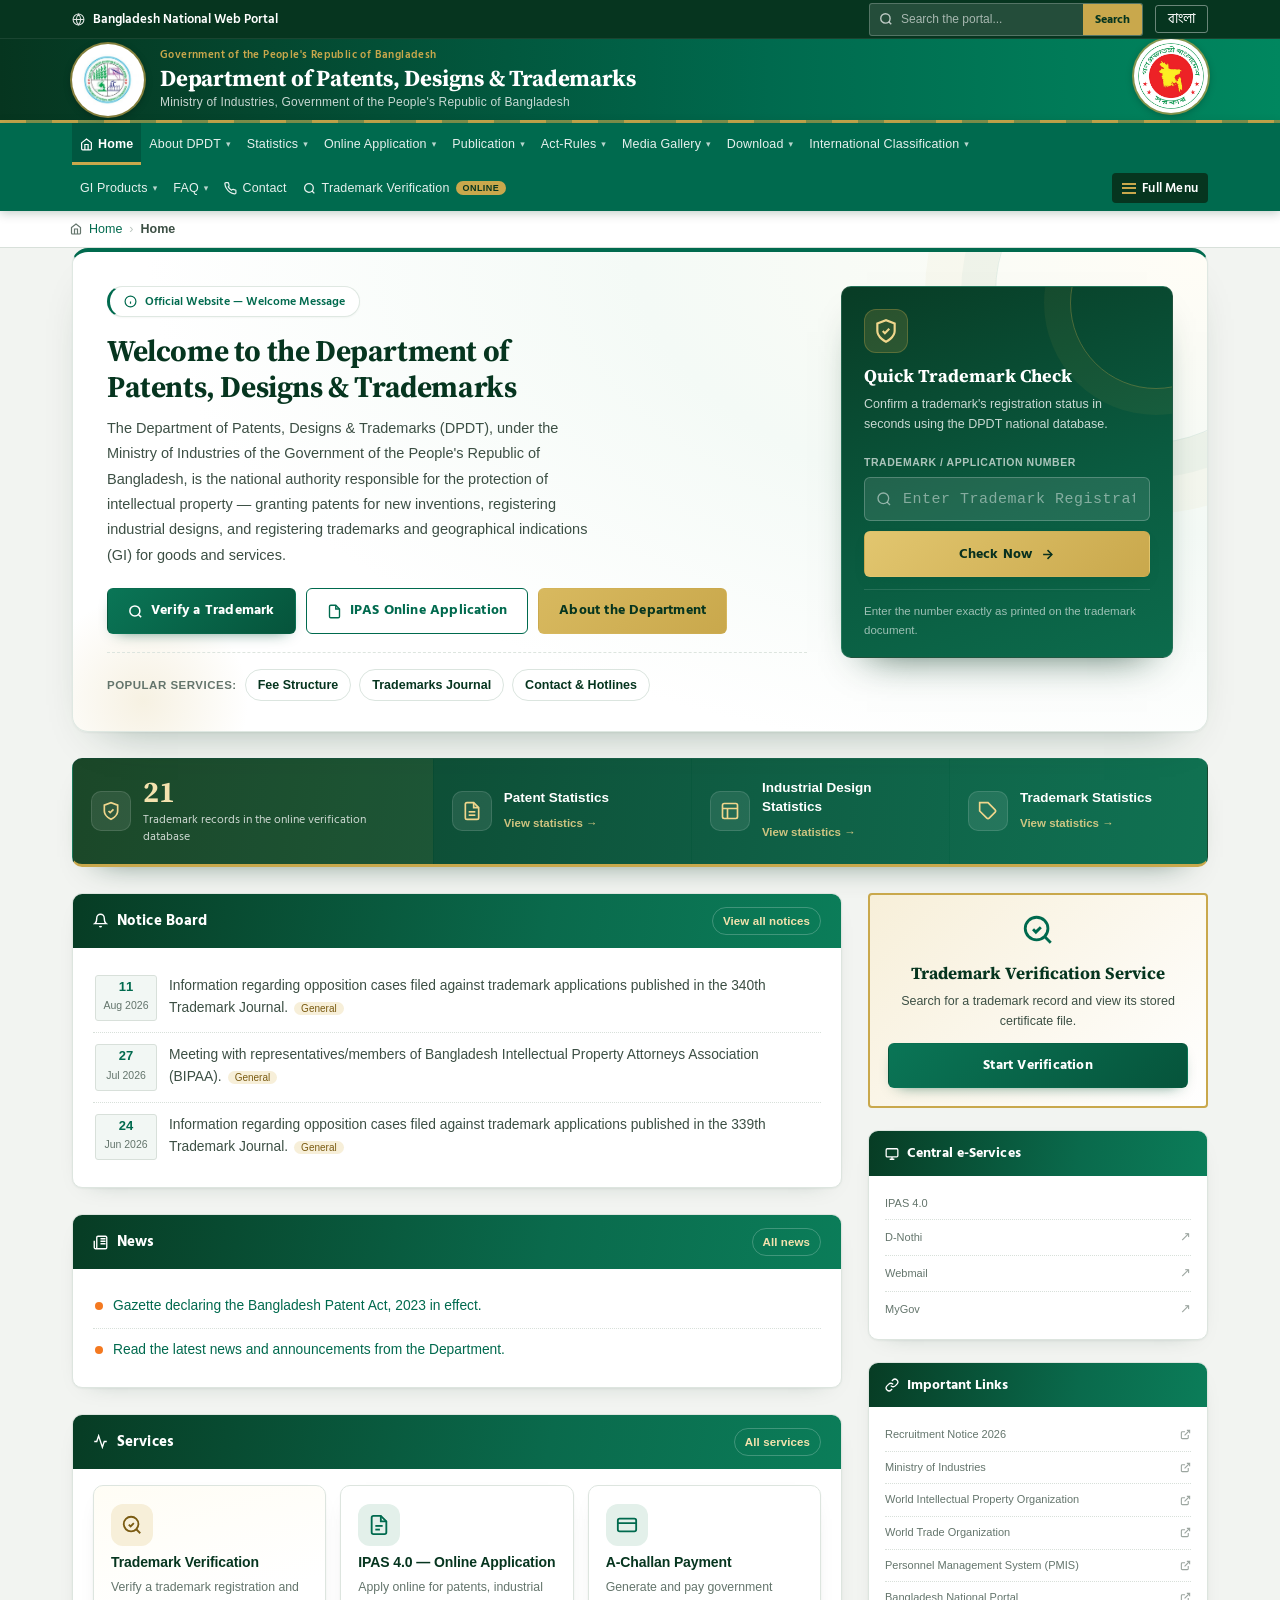
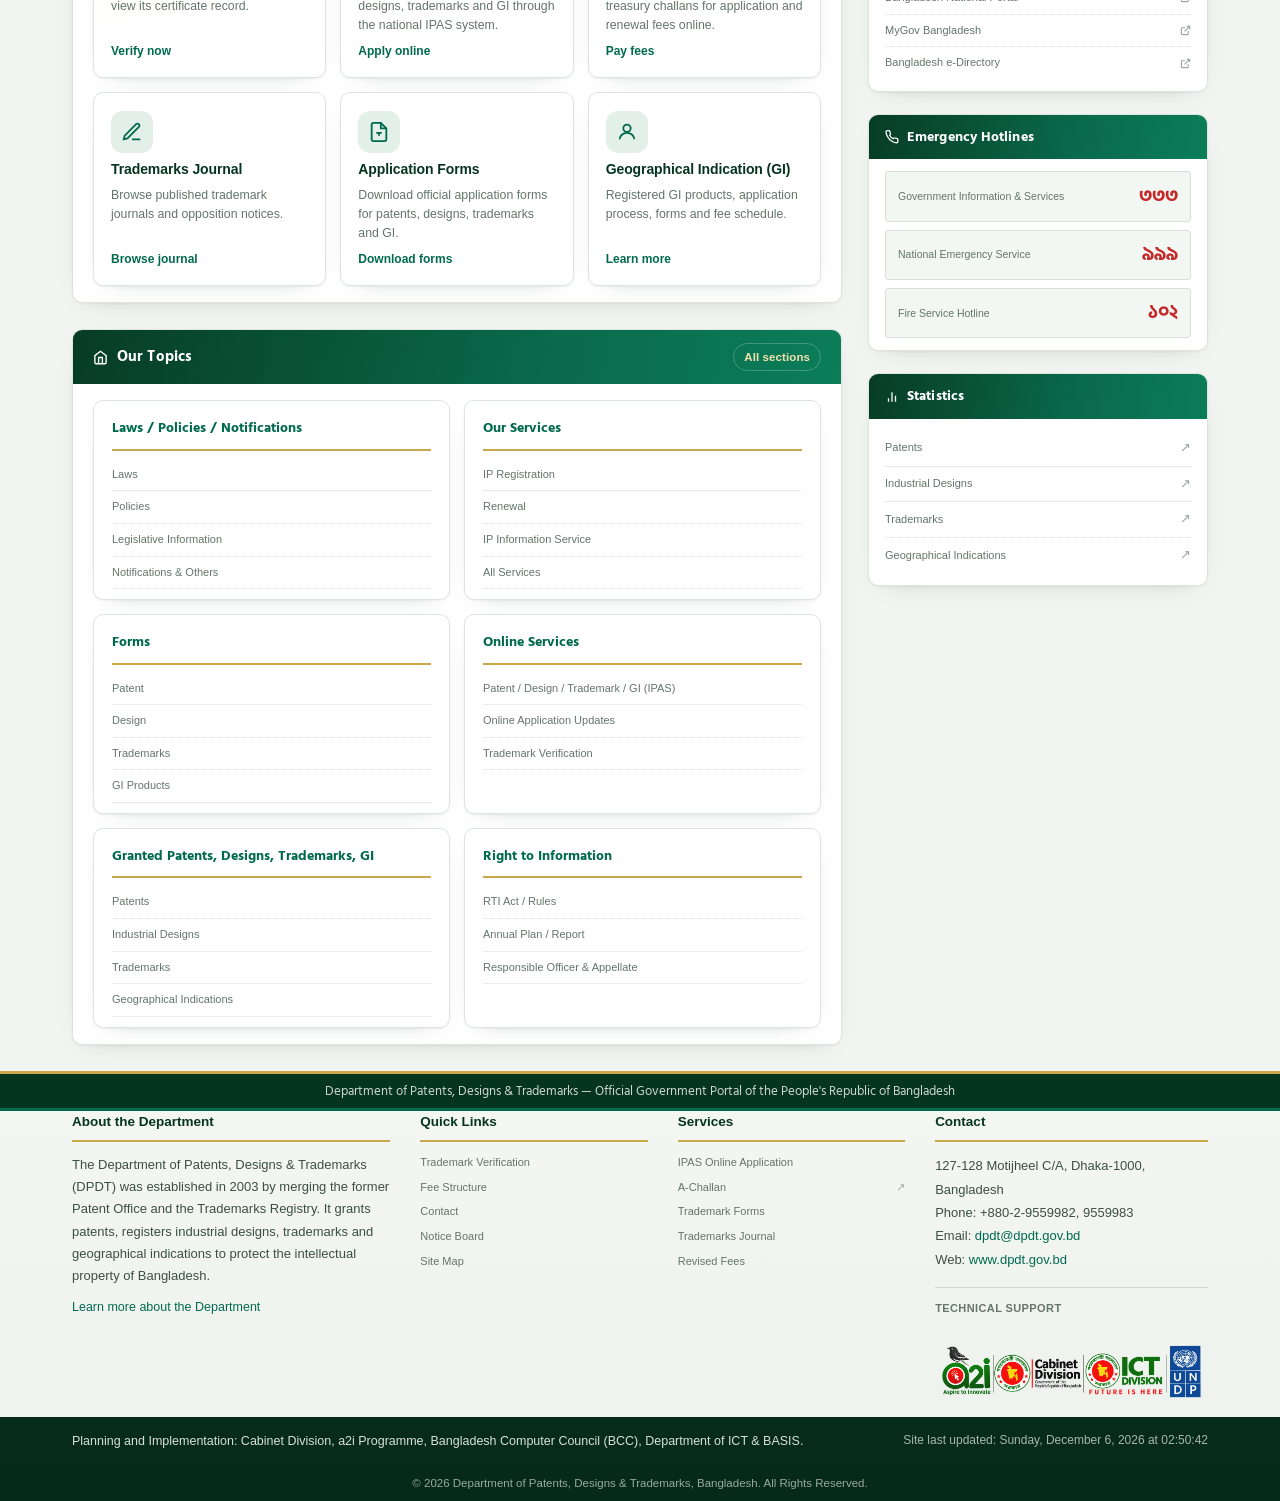
==== commit bc1c4403: "feat(public): remove admin surface and harden verification page - Delete the record-management admin" ====
--- a/index.html
+++ b/index.html
@@ -173,7 +173,7 @@
               <label for="heroTm" data-en="Trademark / Application Number" data-bn="ট্রেডমার্ক / আবেদন নম্বর">Trademark / Application Number</label>
               <div class="hero-input-wrap">
                 <svg width="16" height="16" viewBox="0 0 24 24" fill="none" stroke="currentColor" stroke-width="2"><circle cx="11" cy="11" r="8"/><line x1="21" y1="21" x2="16.65" y2="16.65"/></svg>
-                <input id="heroTm" type="text" inputmode="numeric" placeholder="e.g. 261029" autocomplete="off" aria-label="Trademark number">
+                <input id="heroTm" type="text" inputmode="numeric" placeholder="Enter Trademark Registration / Application Number" autocomplete="off" aria-label="Trademark registration or application number">
               </div>
               <button class="btn btn-green" type="submit">
                 <span data-en="Check Now" data-bn="এখনই যাচাই করুন">Check Now</span>
@@ -181,9 +181,7 @@
               </button>
             </form>
             <div class="hero-card-foot">
-              <span data-en="Sample:" data-bn="নমুনা:">Sample:</span>
-              <a href="/verify?reg_no=261029" data-internal="1">261029</a>
-              <a href="/verify?reg_no=261060" data-internal="1">261060</a>
+              <span data-en="Enter the number exactly as printed on the trademark document." data-bn="ট্রেডমার্ক নথিতে যে নম্বরটি মুদ্রিত আছে তা হুবহু লিখুন।">Enter the number exactly as printed on the trademark document.</span>
             </div>
           </aside>
         </div>
@@ -289,7 +287,7 @@
                     <svg width="22" height="22" viewBox="0 0 24 24" fill="none" stroke="currentColor" stroke-width="2"><circle cx="11" cy="11" r="8"/><line x1="21" y1="21" x2="16.65" y2="16.65"/><path d="M8.5 11.5l2 2 3.5-3.5"/></svg>
                   </span>
                   <h3 data-en="Trademark Verification" data-bn="ট্রেডমার্ক যাচাইকরণ">Trademark Verification</h3>
-                  <p data-en="Verify the registration status of a trademark with the national database and view the original certificate." data-bn="জাতীয় ডেটাবেজে ট্রেডমার্কের নিবন্ধন অবস্থা যাচাই করুন এবং মূল সনদ দেখুন।">Verify the registration status of a trademark with the national database and view the original certificate.</p>
+                  <p data-en="Verify a trademark registration and view its certificate record." data-bn="ট্রেডমার্কের নিবন্ধন যাচাই করুন এবং সনদ রেকর্ড দেখুন।">Verify a trademark registration and view its certificate record.</p>
                   <span class="st-go" data-en="Verify now" data-bn="এখনই যাচাই করুন">Verify now &rarr;</span>
                 </a>
 
@@ -427,7 +425,7 @@
               <svg width="34" height="34" viewBox="0 0 24 24" fill="none" stroke="currentColor" stroke-width="2"><circle cx="11" cy="11" r="8"/><line x1="21" y1="21" x2="16.65" y2="16.65"/><path d="M8.5 11.5l2 2 3.5-3.5"/></svg>
             </div>
             <h3 data-en="Trademark Verification Service" data-bn="ট্রেডমার্ক যাচাইকরণ সেবা">Trademark Verification Service</h3>
-            <p data-en="Check the registration status of any trademark filed with DPDT. View the original certificate instantly." data-bn="ডিপিডিটি-তে দাখিলকৃত যেকোনো ট্রেডমার্কের নিবন্ধন অবস্থা যাচাই করুন। সাথে সাথে মূল সনদ দেখুন।">Check the registration status of any trademark filed with DPDT. View the original certificate instantly.</p>
+            <p data-en="Search for a trademark record and view its stored certificate file." data-bn="ট্রেডমার্কের রেকর্ড খুঁজুন এবং সংরক্ষিত সনদ ফাইল দেখুন।">Search for a trademark record and view its stored certificate file.</p>
             <a class="btn btn-green" href="/verify" data-internal="1" style="width:100%;justify-content:center;">
               <span data-en="Start Verification" data-bn="যাচাইকরণ শুরু করুন">Start Verification</span>
             </a>
@@ -498,121 +496,155 @@
   <section class="view" id="view-verify">
     <div class="container page">
 
-      <div class="verify-head">
-        <div class="vh-icon">
-          <svg width="24" height="24" viewBox="0 0 24 24" fill="none" stroke="currentColor" stroke-width="2"><circle cx="11" cy="11" r="8"/><line x1="21" y1="21" x2="16.65" y2="16.65"/></svg>
-        </div>
-        <div>
+      <div class="verify-hero">
+        <div class="verify-hero-main">
+          <div class="verify-eyebrow">
+            <svg width="13" height="13" viewBox="0 0 24 24" fill="none" stroke="currentColor" stroke-width="2.2"><circle cx="12" cy="12" r="10"/><path d="M9 12l2 2 4-4"/></svg>
+            <span data-en="Record Lookup" data-bn="রেকর্ড অনুসন্ধান">Record Lookup</span>
+          </div>
           <h2 data-en="Trademark Verification Portal" data-bn="ট্রেডমার্ক যাচাইকরণ পোর্টাল">Trademark Verification Portal</h2>
-          <p data-en="Verify the registration status of any trademark filed with the Department of Patents, Designs & Trademarks (DPDT), Bangladesh." data-bn="বাংলাদেশ পেটেন্ট, শিল্প-নকশা ও ট্রেডমার্কস অধিদপ্তরে দাখিলকৃত যেকোনো ট্রেডমার্কের নিবন্ধন অবস্থা যাচাই করুন।">Verify the registration status of any trademark filed with the Department of Patents, Designs &amp; Trademarks (DPDT), Bangladesh.</p>
-        </div>
-      </div>
-
-      <div class="info-notice">
-        <svg width="14" height="14" viewBox="0 0 24 24" fill="none" stroke="currentColor" stroke-width="2.4"><circle cx="12" cy="12" r="10"/><line x1="12" y1="8" x2="12" y2="12"/><line x1="12" y1="16" x2="12.01" y2="16"/></svg>
-        <span data-en="Enter the Trademark Application/Registration number to retrieve verified information directly from the DPDT national intellectual property database." data-bn="জাতীয় মেধাসম্পদ ডেটাবেজ থেকে সরাসরি যাচাইকৃত তথ্য পেতে ট্রেডমার্ক আবেদন/নিবন্ধন নম্বর লিখুন।">Enter the Trademark Application/Registration number to retrieve verified information directly from the DPDT national intellectual property database.</span>
-      </div>
-
-      <!-- Search panel -->
-      <div class="search-panel">
+          <p data-en="Verify the registration status of a trademark filed with the Department of Patents, Designs & Trademarks (DPDT), Bangladesh." data-bn="বাংলাদেশ পেটেন্ট, শিল্প-নকশা ও ট্রেডমার্কস অধিদপ্তরে দাখিলকৃত যেকোনো ট্রেডমার্কের নিবন্ধন অবস্থা যাচাই করুন।">Verify the registration status of a trademark filed with the Department of Patents, Designs &amp; Trademarks (DPDT), Bangladesh.</p>
+        </div>
+        <div class="verify-hero-badge" aria-hidden="true">
+          <svg width="30" height="30" viewBox="0 0 24 24" fill="none" stroke="currentColor" stroke-width="1.9"><path d="M12 22s8-4 8-10V5l-8-3-8 3v7c0 6 8 10 8 10z"/><path d="M9 12l2 2 4-4"/></svg>
+        </div>
+      </div>
+
+      <div class="info-notice" role="note">
+        <svg width="14" height="14" viewBox="0 0 24 24" fill="none" stroke="currentColor" stroke-width="2.4" aria-hidden="true"><circle cx="12" cy="12" r="10"/><line x1="12" y1="8" x2="12" y2="12"/><line x1="12" y1="16" x2="12.01" y2="16"/></svg>
+        <span data-en="Enter the Trademark Application / Registration number to retrieve the stored verification record and certificate file. Confirm legally significant details with DPDT." data-bn="সংরক্ষিত যাচাইকরণ রেকর্ড ও সনদ ফাইল পেতে ট্রেডমার্ক আবেদন / নিবন্ধন নম্বর লিখুন। আইনগতভাবে গুরুত্বপূর্ণ তথ্য ডিপিডিটির সাথে নিশ্চিত করুন।">Enter the Trademark Application / Registration number to retrieve the stored verification record and certificate file. Confirm legally significant details with DPDT.</span>
+      </div>
+
+      <div class="search-panel verify-search-panel">
         <div class="search-panel-head">
-          <svg width="15" height="15" viewBox="0 0 24 24" fill="none" stroke="currentColor" stroke-width="2.4"><circle cx="11" cy="11" r="8"/><line x1="21" y1="21" x2="16.65" y2="16.65"/></svg>
+          <svg width="15" height="15" viewBox="0 0 24 24" fill="none" stroke="currentColor" stroke-width="2.4" aria-hidden="true"><circle cx="11" cy="11" r="8"/><line x1="21" y1="21" x2="16.65" y2="16.65"/></svg>
           <span data-en="Trademark Number Lookup" data-bn="ট্রেডমার্ক নম্বর অনুসন্ধান">Trademark Number Lookup</span>
         </div>
         <div class="search-panel-body">
-          <form class="search-form-row" onsubmit="event.preventDefault(); searchTM();">
+          <form class="search-form-row" id="verifyForm" novalidate onsubmit="event.preventDefault(); searchTM();">
             <div class="search-field">
-              <label for="tm" data-en="Trademark / Application Number" data-bn="ট্রেডমার্ক / আবেদন নম্বর">Trademark / Application Number</label>
+              <label for="tm" data-en="Trademark Registration / Application Number" data-bn="ট্রেডমার্ক নিবন্ধন / আবেদন নম্বর">Trademark Registration / Application Number</label>
               <div class="search-input-wrap">
-                <svg width="16" height="16" viewBox="0 0 24 24" fill="none" stroke="currentColor" stroke-width="2"><circle cx="11" cy="11" r="8"/><line x1="21" y1="21" x2="16.65" y2="16.65"/></svg>
-                <input type="text" id="tm" class="search-input" placeholder="e.g. 261029" inputmode="numeric" autocomplete="off" autofocus>
-              </div>
-            </div>
-            <button class="search-btn" type="submit">
-              <svg width="15" height="15" viewBox="0 0 24 24" fill="none" stroke="currentColor" stroke-width="2.4"><circle cx="11" cy="11" r="8"/><line x1="21" y1="21" x2="16.65" y2="16.65"/></svg>
-              <span data-en="Verify Now" data-bn="এখনই যাচাই করুন">Verify Now</span>
+                <svg width="16" height="16" viewBox="0 0 24 24" fill="none" stroke="currentColor" stroke-width="2" aria-hidden="true"><circle cx="11" cy="11" r="8"/><line x1="21" y1="21" x2="16.65" y2="16.65"/></svg>
+                <input type="text" id="tm" class="search-input" placeholder="Enter Trademark Registration / Application Number" inputmode="numeric" autocomplete="off" spellcheck="false" aria-describedby="verifyHint verifyInputError" required>
+              </div>
+              <p class="field-error" id="verifyInputError" role="alert" hidden></p>
+            </div>
+            <button class="search-btn" type="submit" id="verifySubmit">
+              <svg width="15" height="15" viewBox="0 0 24 24" fill="none" stroke="currentColor" stroke-width="2.4" aria-hidden="true"><circle cx="11" cy="11" r="8"/><line x1="21" y1="21" x2="16.65" y2="16.65"/></svg>
+              <span data-en="Verify Record" data-bn="রেকর্ড যাচাই করুন">Verify Record</span>
             </button>
           </form>
-          <div class="search-hint-row">
-            <p class="search-hint" data-en="Enter the numeric registration or application number assigned by DPDT." data-bn="ডিপিডিটি কর্তৃক প্রদত্ত সংখ্যাসূচক নিবন্ধন বা আবেদন নম্বর লিখুন।">Enter the numeric registration or application number assigned by DPDT.</p>
-            <div class="sample-row">
-              <span class="sample-label" data-en="Try a sample:" data-bn="নমুনা চেষ্টা করুন:">Try a sample:</span>
-              <button type="button" class="sample-chip" onclick="fillSample('261029')">261029</button>
-              <button type="button" class="sample-chip" onclick="fillSample('261060')">261060</button>
-              <button type="button" class="sample-chip" onclick="fillSample('255781')">255781</button>
-            </div>
-          </div>
+          <p class="search-hint" id="verifyHint" data-en="Enter the numeric registration or application number assigned by DPDT." data-bn="ডিপিডিটি কর্তৃক প্রদত্ত সংখ্যাসূচক নিবন্ধন বা আবেদন নম্বর লিখুন।">Enter the numeric registration or application number exactly as it appears on the document. The field is intentionally left blank.</p>
+        </div>
+      </div>
+
+      <!-- Idle / empty state -->
+      <div class="verify-state" id="verifyIdle">
+        <div class="vs-icon">
+          <svg width="24" height="24" viewBox="0 0 24 24" fill="none" stroke="currentColor" stroke-width="1.8" aria-hidden="true"><path d="M14 2H6a2 2 0 0 0-2 2v16a2 2 0 0 0 2 2h12a2 2 0 0 0 2-2V8z"/><polyline points="14 2 14 8 20 8"/><line x1="8" y1="13" x2="16" y2="13"/><line x1="8" y1="17" x2="13" y2="17"/></svg>
+        </div>
+        <div>
+          <h3 data-en="No lookup in progress" data-bn="কোনো অনুসন্ধান চলছে না">No lookup in progress</h3>
+          <p data-en="Enter a number above to retrieve the record, if one exists." data-bn="সংরক্ষিত রেকর্ড থাকলে তা দেখতে উপরে একটি নম্বর লিখুন।">Enter a number above to retrieve the record, if one exists.</p>
+        </div>
+      </div>
+
+      <!-- Loading state -->
+      <div class="verify-state verify-loading hidden" id="verifyLoading" role="status" aria-live="polite">
+        <span class="vs-spinner" aria-hidden="true"></span>
+        <div>
+          <h3 data-en="Checking the record…" data-bn="রেকর্ড যাচাই করা হচ্ছে…">Checking the record…</h3>
+          <p data-en="Retrieving the record for the number you entered." data-bn="আপনার দেওয়া নম্বরের রেকর্ড আনা হচ্ছে।">Retrieving the record for the number you entered.</p>
+        </div>
+      </div>
+
+      <!-- Not found -->
+      <div class="verify-state verify-notfound hidden" id="verifyNotFound" role="alert">
+        <div class="vs-icon vs-icon-warn">
+          <svg width="24" height="24" viewBox="0 0 24 24" fill="none" stroke="currentColor" stroke-width="1.9" aria-hidden="true"><circle cx="12" cy="12" r="10"/><line x1="12" y1="8" x2="12" y2="13"/><line x1="12" y1="16.5" x2="12.01" y2="16.5"/></svg>
+        </div>
+        <div>
+          <h3 data-en="No record found for this number" data-bn="এই নম্বরের কোনো রেকর্ড পাওয়া যায়নি">No record found for this number</h3>
+          <p><span data-en="The number" data-bn="নম্বরটি">The number</span> <strong class="vs-number" id="notFoundNumber"></strong> <span data-en="is not present in the verification dataset. Check the number against the source document and try again." data-bn="যাচাইকরণ ডেটাসেটে নেই। মূল নথির সাথে নম্বরটি মিলিয়ে আবার চেষ্টা করুন।">is not present in the verification dataset. Check the number against the source document and try again.</span></p>
+        </div>
+      </div>
+
+      <!-- Server / data error -->
+      <div class="verify-state verify-error hidden" id="verifyError" role="alert">
+        <div class="vs-icon vs-icon-error">
+          <svg width="24" height="24" viewBox="0 0 24 24" fill="none" stroke="currentColor" stroke-width="1.9" aria-hidden="true"><circle cx="12" cy="12" r="10"/><line x1="15" y1="9" x2="9" y2="15"/><line x1="9" y1="9" x2="15" y2="15"/></svg>
+        </div>
+        <div>
+          <h3 data-en="The record could not be loaded" data-bn="রেকর্ড লোড করা যায়নি">The record could not be loaded</h3>
+          <p data-en="A network or data error prevented the lookup from completing. This is not a confirmation that the record does not exist. Please retry." data-bn="নেটওয়ার্ক বা ডেটা ত্রুটির কারণে অনুসন্ধান সম্পন্ন হয়নি। এর অর্থ এই নয় যে রেকর্ডটি নেই। অনুগ্রহ করে আবার চেষ্টা করুন।">A network or data error prevented the lookup from completing. This is not a confirmation that the record does not exist. Please retry.</p>
+          <button class="action-btn action-btn-outline" type="button" id="verifyRetry" data-en="Retry lookup" data-bn="আবার চেষ্টা করুন">Retry lookup</button>
         </div>
       </div>
 
       <!-- Verification result -->
-      <div id="verificationResult" class="hidden">
-        <div class="result-doc">
+      <div id="verificationResult" class="hidden" aria-live="polite">
+        <div class="result-doc" id="printableReport">
           <div class="result-doc-head">
             <div class="result-doc-title">
-              <svg width="18" height="18" viewBox="0 0 24 24" fill="none" stroke="rgba(255,255,255,0.85)" stroke-width="2"><path d="M14 2H6a2 2 0 0 0-2 2v16a2 2 0 0 0 2 2h12a2 2 0 0 0 2-2V8z"/><polyline points="14 2 14 8 20 8"/><line x1="16" y1="13" x2="8" y2="13"/><line x1="16" y1="17" x2="8" y2="17"/></svg>
+              <svg width="18" height="18" viewBox="0 0 24 24" fill="none" stroke="rgba(255,255,255,0.85)" stroke-width="2" aria-hidden="true"><path d="M14 2H6a2 2 0 0 0-2 2v16a2 2 0 0 0 2 2h12a2 2 0 0 0 2-2V8z"/><polyline points="14 2 14 8 20 8"/><line x1="16" y1="13" x2="8" y2="13"/><line x1="16" y1="17" x2="8" y2="17"/></svg>
               <div>
-                <div class="tt" data-en="Trademark Verification Slip" data-bn="ট্রেডমার্ক যাচাইকরণ স্লিপ">Trademark Verification Slip</div>
-                <div class="ts" data-en="Issued by Department of Patents, Designs & Trademarks (DPDT)" data-bn="ইস্যুকারী: পেটেন্ট, শিল্প-নকশা ও ট্রেডমার্কস অধিদপ্তর (ডিপিডিটি)">Issued by Department of Patents, Designs &amp; Trademarks (DPDT)</div>
-              </div>
-            </div>
-            <span class="verified-badge"><span data-en="Verified" data-bn="যাচাইকৃত">Verified</span></span>
-          </div>
+                <div class="tt" data-en="Trademark Verification Report" data-bn="ট্রেডমার্ক যাচাইকরণ প্রতিবেদন">Trademark Verification Report</div>
+                <div class="ts" data-en="Issued by Department of Patents, Designs &amp; Trademarks (DPDT)" data-bn="ইস্যুকারী: পেটেন্ট, শিল্প-নকশা ও ট্রেডমার্কস অধিদপ্তর (ডিপিডিটি)">Issued by Department of Patents, Designs &amp; Trademarks (DPDT)</div>
+              </div>
+            </div>
+            <span class="verified-badge" data-en="Verified" data-bn="যাচাইকৃত">Verified</span>
+          </div>
+
+          <div class="report-meta">
+            <div class="rm-item">
+              <span class="rm-label" data-en="Report reference" data-bn="প্রতিবেদন সূত্র">Report reference</span>
+              <span class="rm-value" id="reportRef">—</span>
+            </div>
+            <div class="rm-item">
+              <span class="rm-label" data-en="Generated" data-bn="প্রস্তুতকাল">Generated</span>
+              <span class="rm-value" id="reportGenerated">—</span>
+            </div>
+            <div class="rm-item">
+              <span class="rm-label" data-en="Data source" data-bn="ডেটা উৎস">Data source</span>
+              <span class="rm-value" data-en="Verification record" data-bn="যাচাইকরণ রেকর্ড">Verification record</span>
+            </div>
+          </div>
+
           <div class="result-table-wrap">
             <table class="result-table">
-              <tbody>
-                <tr>
-                  <td class="label-cell" data-en="Trademark Number" data-bn="ট্রেডমার্ক নম্বর">Trademark Number</td>
-                  <td id="resNum" class="value-cell"></td>
-                </tr>
-                <tr>
-                  <td class="label-cell" data-en="Owner / Brand Name" data-bn="মালিক / ব্র্যান্ড নাম">Owner / Brand Name</td>
-                  <td id="resName" class="value-cell value-bold"></td>
-                </tr>
-                <tr>
-                  <td class="label-cell" data-en="Filing / Application Date" data-bn="আবেদনের তারিখ">Filing / Application Date</td>
-                  <td id="resDate" class="value-cell"></td>
-                </tr>
-                <tr>
-                  <td class="label-cell" data-en="Registration Status" data-bn="নিবন্ধন অবস্থা">Registration Status</td>
-                  <td class="value-cell"><span class="status-ok"><span data-en="Registered & Verified" data-bn="নিবন্ধিত ও যাচাইকৃত">Registered &amp; Verified</span></span></td>
-                </tr>
-                <tr>
-                  <td class="label-cell" data-en="Issuing Authority" data-bn="ইস্যুকারী কর্তৃপক্ষ">Issuing Authority</td>
-                  <td id="resAuth" class="value-cell"></td>
-                </tr>
-              </tbody>
+              <tbody id="resultTableBody"></tbody>
             </table>
           </div>
+
+          <div class="report-disclaimer">
+            <strong data-en="Verification note" data-bn="যাচাইকরণ নোট">Verification note</strong>
+            <span data-en=" This report reproduces the fields held in the verification dataset for the number entered. Only stored fields are shown; nothing is inferred." data-bn=" এই প্রতিবেদনটি প্রবেশ করানো নম্বরের জন্য যাচাইকরণ ডেটাসেটে সংরক্ষিত ক্ষেত্রগুলো পুনরুৎপাদন করে। শুধুমাত্র সংরক্ষিত তথ্য দেখানো হয়; কোনো কিছু অনুমান করা হয় না।"> This report reproduces the fields held in the verification dataset for the number entered. Only stored fields are shown; nothing is inferred.</span>
+          </div>
+
           <div class="result-actions">
-            <button class="action-btn action-btn-green" onclick="window.print()">
-              <svg width="14" height="14" viewBox="0 0 24 24" fill="none" stroke="currentColor" stroke-width="2.4"><polyline points="6 9 6 2 18 2 18 9"/><path d="M6 18H4a2 2 0 0 1-2-2v-5a2 2 0 0 1 2-2h16a2 2 0 0 1 2 2v5a2 2 0 0 1-2 2h-2"/><rect x="6" y="14" width="12" height="8"/></svg>
-              <span data-en="Print Verification Report" data-bn="যাচাইকরণ প্রতিবেদন প্রিন্ট করুন">Print Verification Report</span>
+            <button class="action-btn action-btn-green" type="button" id="printReportBtn">
+              <svg width="14" height="14" viewBox="0 0 24 24" fill="none" stroke="currentColor" stroke-width="2.4" aria-hidden="true"><polyline points="6 9 6 2 18 2 18 9"/><path d="M6 18H4a2 2 0 0 1-2-2v-5a2 2 0 0 1 2-2h16a2 2 0 0 1 2 2v5a2 2 0 0 1-2 2h-2"/><rect x="6" y="14" width="12" height="8"/></svg>
+              <span data-en="Print report" data-bn="প্রতিবেদন প্রিন্ট করুন">Print report</span>
             </button>
-            <button class="action-btn action-btn-outline" onclick="downloadCertificate()">
-              <svg width="14" height="14" viewBox="0 0 24 24" fill="none" stroke="currentColor" stroke-width="2.4"><path d="M21 15v4a2 2 0 0 1-2 2H5a2 2 0 0 1-2-2v-4"/><polyline points="7 10 12 15 17 10"/><line x1="12" y1="15" x2="12" y2="3"/></svg>
-              <span data-en="Download Certificate" data-bn="সনদ ডাউনলোড করুন">Download Certificate</span>
+            <button class="action-btn action-btn-outline" type="button" id="downloadCertBtn">
+              <svg width="14" height="14" viewBox="0 0 24 24" fill="none" stroke="currentColor" stroke-width="2.4" aria-hidden="true"><path d="M21 15v4a2 2 0 0 1-2 2H5a2 2 0 0 1-2-2v-4"/><polyline points="7 10 12 15 17 10"/><line x1="12" y1="15" x2="12" y2="3"/></svg>
+              <span data-en="Download certificate file" data-bn="সনদ ফাইল ডাউনলোড করুন">Download certificate file</span>
             </button>
           </div>
         </div>
 
-        <!-- Certificate: renders ONLY the original uploaded image/PDF -->
         <div class="cert-card">
+          <div class="cert-card-head">
+            <span data-en="Certificate document on file" data-bn="সংরক্ষিত সনদপত্র">Certificate document on file</span>
+            <span class="cert-card-note" data-en="Original file, unmodified" data-bn="মূল ফাইল, অপরিবর্তিত">Original file, unmodified</span>
+          </div>
           <div class="cert-card-body" id="assetContainer"></div>
         </div>
 
         <div class="success-note">
-          <svg width="16" height="16" viewBox="0 0 24 24" fill="none" stroke="currentColor" stroke-width="2.4"><path d="M22 11.08V12a10 10 0 1 1-5.93-9.14"/><polyline points="22 4 12 14.01 9 11.01"/></svg>
-          <span data-en="This trademark certificate has been successfully verified against the national intellectual property database maintained by the Department of Patents, Designs & Trademarks (DPDT), Bangladesh." data-bn="বাংলাদেশ পেটেন্ট, শিল্প-নকশা ও ট্রেডমার্কস অধিদপ্তর (ডিপিডিটি) কর্তৃক রক্ষণাবেক্ষিত জাতীয় মেধাসম্পদ ডেটাবেজের বিরুদ্ধে এই ট্রেডমার্ক সনদটি সফলভাবে যাচাই করা হয়েছে।">This trademark certificate has been successfully verified against the national intellectual property database maintained by the Department of Patents, Designs &amp; Trademarks (DPDT), Bangladesh.</span>
-        </div>
-      </div>
-
-      <!-- Error message -->
-      <div id="errorResult" class="hidden error-box">
-        <svg width="16" height="16" viewBox="0 0 24 24" fill="none" stroke="currentColor" stroke-width="2.4" style="flex-shrink:0;margin-top:1px"><circle cx="12" cy="12" r="10"/><line x1="15" y1="9" x2="9" y2="15"/><line x1="9" y1="9" x2="15" y2="15"/></svg>
-        <div>
-          <strong data-en="Record Not Found." data-bn="রেকর্ড পাওয়া যায়নি।">Record Not Found.</strong>
-          <span data-en=" This Trademark / Application number is not registered in the DPDT national database. Please verify the number and try again, or contact the office for assistance." data-bn=" এই ট্রেডমার্ক / আবেদন নম্বরটি ডিপিডিটি জাতীয় ডেটাবেজে নিবন্ধিত নয়। অনুগ্রহ করে নম্বরটি যাচাই করে আবার চেষ্টা করুন, অথবা সহায়তার জন্য অফিসে যোগাযোগ করুন।"> This Trademark / Application number is not registered in the DPDT national database. Please verify the number and try again, or contact the office for assistance.</span>
+          <svg width="16" height="16" viewBox="0 0 24 24" fill="none" stroke="currentColor" stroke-width="2.4" aria-hidden="true"><path d="M22 11.08V12a10 10 0 1 1-5.93-9.14"/><polyline points="22 4 12 14.01 9 11.01"/></svg>
+          <span data-en="This trademark certificate has been successfully verified against the national intellectual property database maintained by the Department of Patents, Designs &amp; Trademarks (DPDT), Bangladesh." data-bn="বাংলাদেশ পেটেন্ট, শিল্প-নকশা ও ট্রেডমার্কস অধিদপ্তর (ডিপিডিটি) কর্তৃক রক্ষণাবেক্ষিত জাতীয় মেধাসম্পদ ডেটাবেজের বিরুদ্ধে এই ট্রেডমার্ক সনদটি সফলভাবে যাচাই করা হয়েছে।">This trademark certificate has been successfully verified against the national intellectual property database maintained by the Department of Patents, Designs &amp; Trademarks (DPDT), Bangladesh.</span>
         </div>
       </div>
 
@@ -1012,6 +1044,7 @@
     </div>
   </section>
 
+
 </main>
 
 <!-- ═══════════════════════════════════════════════════════════
--- a/style.css
+++ b/style.css
@@ -898,6 +898,176 @@
   background: #fff; border: 1px solid #f0c4c4; border-left: 3px solid var(--red);
   border-radius: 2px; padding: 14px 18px; font-size: 13px; color: #7f1d1d; font-weight: 600;
   display: flex; align-items: flex-start; gap: 10px; margin-top: 18px;
+}
+
+/* ═══════════════════════════════════════════════════════════════
+   VERIFICATION — REFINED PUBLIC LOOKUP EXPERIENCE
+═══════════════════════════════════════════════════════════════ */
+#view-verify .page { max-width: 1040px; }
+
+.verify-hero {
+  display: flex; align-items: center; justify-content: space-between; gap: 20px;
+  background: linear-gradient(160deg, #ffffff 0%, #f7fbf8 58%, #fdf9ee 100%);
+  border: 1px solid #dde5df; border-top: 4px solid var(--green);
+  border-radius: var(--radius-lg);
+  padding: 26px 28px;
+  margin-bottom: 18px;
+  box-shadow: 0 1px 2px rgba(15, 50, 33, .05), 0 22px 44px -34px rgba(6, 53, 31, .5);
+}
+.verify-hero-main { min-width: 0; }
+.verify-eyebrow {
+  display: inline-flex; align-items: center; gap: 7px;
+  font-size: 10.5px; font-weight: 700; letter-spacing: .8px; text-transform: uppercase;
+  color: var(--green); background: #fff; border: 1px solid #dbe5df;
+  border-left: 3px solid var(--gold); border-radius: 999px;
+  padding: 4px 12px; margin-bottom: 12px;
+}
+.verify-hero h2 {
+  font-family: var(--font-serif); font-size: 27px; line-height: 1.2;
+  letter-spacing: -.3px; color: var(--green-deep); margin-bottom: 8px;
+}
+.verify-hero p {
+  font-size: 14px; line-height: 1.7; color: var(--ink-2); max-width: 68ch;
+}
+.verify-hero-badge {
+  flex-shrink: 0; width: 64px; height: 64px; border-radius: 18px;
+  display: flex; align-items: center; justify-content: center;
+  color: var(--green); background: rgba(0, 106, 78, .07);
+  border: 1px solid rgba(0, 106, 78, .18);
+}
+@media (max-width: 620px) { .verify-hero-badge { display: none; } }
+
+.disclosure-note {
+  display: flex; align-items: flex-start; gap: 10px;
+  background: #fffdf6; border: 1px solid #e8dcbc; border-left: 4px solid var(--gold);
+  border-radius: var(--radius-sm); padding: 12px 16px;
+  font-size: 12.5px; line-height: 1.65; color: #6b5312;
+  margin-bottom: 18px;
+}
+.disclosure-note svg { flex-shrink: 0; margin-top: 1px; color: #9a7a24; }
+.disclosure-note strong { color: #5a4510; }
+
+.verify-search-panel { border-radius: var(--radius-md); }
+.verify-search-panel .search-panel-body { padding: 20px 22px 18px; }
+#view-verify .search-form-row { gap: 12px; }
+#view-verify .search-field label { text-transform: none; font-size: 12.5px; letter-spacing: .1px; color: var(--ink); }
+#view-verify .search-input { font-family: var(--font-body); font-weight: 500; letter-spacing: .6px; text-align: left; }
+#view-verify .search-hint { font-size: 12px; color: var(--muted); margin-top: 10px; }
+.field-error {
+  margin-top: 8px; font-size: 12.5px; font-weight: 600; color: #a5281b;
+}
+
+/* Verification state panels */
+.verify-state {
+  display: flex; align-items: flex-start; gap: 14px;
+  background: #fff; border: 1px solid #dde5df; border-radius: var(--radius-md);
+  padding: 22px 24px; margin-top: 4px;
+  box-shadow: 0 1px 2px rgba(15, 50, 33, .04);
+  animation: fade-rise .22s var(--ease) both;
+}
+.verify-state h3 {
+  font-family: var(--font-serif); font-size: 16px; color: var(--green-deep);
+  margin-bottom: 4px; line-height: 1.3;
+}
+.verify-state p { font-size: 13.5px; line-height: 1.65; color: var(--ink-2); }
+.vs-icon {
+  flex-shrink: 0; width: 46px; height: 46px; border-radius: 12px;
+  display: flex; align-items: center; justify-content: center;
+  color: var(--green); background: var(--green-wash);
+  border: 1px solid #d7e6de;
+}
+.vs-icon-warn { color: #8a5a00; background: #fdf6e5; border-color: #eddfba; }
+.vs-icon-error { color: #a5281b; background: #fdf1ef; border-color: #f0d3ce; }
+.vs-number {
+  font-family: 'Courier New', monospace; letter-spacing: 1px;
+  color: var(--green-deep); background: var(--green-wash);
+  border: 1px solid #cfe0d7; border-radius: 4px; padding: 1px 7px;
+}
+.verify-loading { align-items: center; }
+.verify-error .action-btn { margin-top: 12px; }
+.vs-spinner {
+  flex-shrink: 0; width: 34px; height: 34px; margin: 6px;
+  border-radius: 50%; border: 3px solid var(--green-soft);
+  border-top-color: var(--green); animation: vs-spin .8s linear infinite;
+}
+@keyframes vs-spin { to { transform: rotate(360deg); } }
+
+@media (prefers-reduced-motion: reduce) {
+  .vs-spinner { animation: none; border-top-color: var(--green-soft); border-left-color: var(--green); }
+}
+
+/* Report */
+.result-doc { border-radius: var(--radius-md); }
+#verificationResult { margin-top: 4px; }
+.report-meta {
+  display: grid; grid-template-columns: repeat(3, 1fr);
+  border-bottom: 1px solid var(--line); background: #fbfcfb;
+}
+.rm-item {
+  padding: 11px 20px; border-right: 1px solid var(--line);
+  display: flex; flex-direction: column; gap: 2px;
+}
+.rm-item:last-child { border-right: none; }
+.rm-label {
+  font-size: 10px; font-weight: 700; letter-spacing: .6px;
+  text-transform: uppercase; color: var(--muted);
+}
+.rm-value { font-size: 12.5px; font-weight: 600; color: var(--ink); word-break: break-word; }
+.report-disclaimer {
+  background: #fffdf6; border-top: 1px solid #ece1c6;
+  padding: 12px 20px; font-size: 12px; line-height: 1.65; color: #6b5312;
+}
+.report-disclaimer strong { color: #5a4510; }
+.result-table td.value-mono { font-family: 'Courier New', monospace; letter-spacing: 1px; font-weight: 700; color: var(--green-deep); }
+.result-table td.value-cell a { word-break: break-word; }
+.cert-card-head {
+  display: flex; align-items: center; justify-content: space-between; gap: 10px;
+  padding: 11px 18px; border-bottom: 1px solid var(--line);
+  background: #f7f9f8; font-size: 12.5px; font-weight: 700; color: var(--green-deep);
+}
+.cert-card-note {
+  font-size: 11px; font-weight: 600; color: var(--muted);
+  border: 1px solid var(--line); border-radius: 999px; padding: 2px 9px; background: #fff;
+}
+.cert-unavailable {
+  font-size: 13px; color: var(--muted); padding: 30px 20px; text-align: center;
+}
+
+@media (max-width: 760px) {
+  .verify-hero { padding: 20px 18px; border-radius: var(--radius-md); }
+  .verify-hero h2 { font-size: 22px; }
+  .verify-hero p { font-size: 13.5px; }
+  .disclosure-note { font-size: 12px; padding: 11px 13px; }
+  .report-meta { grid-template-columns: 1fr; }
+  .rm-item { border-right: none; border-bottom: 1px solid var(--line); }
+  .rm-item:last-child { border-bottom: none; }
+  .verify-state { padding: 18px 16px; gap: 12px; }
+  .vs-icon { width: 38px; height: 38px; border-radius: 10px; }
+  .cert-card-head { flex-wrap: wrap; }
+}
+
+/* Print: report only */
+@media print {
+  .verify-hero, .disclosure-note, .info-notice, .search-panel, .verify-state,
+  .success-note, .result-actions, .cert-card-head, .breadcrumb,
+  .national-bar, .site-header, .primary-nav, .footer, .footer-topband,
+  .skip-link, .mobile-drawer, .mega-overlay, .scrim, .search-results { display: none !important; }
+  #view-verify .page { max-width: none; padding: 0; }
+  #verificationResult { display: block !important; }
+  .result-doc { border: 1px solid #999 !important; box-shadow: none !important; page-break-inside: avoid; }
+  .result-doc-head {
+    background: #fff !important; color: #111 !important;
+    border-bottom: 2px solid #111 !important; -webkit-print-color-adjust: exact; print-color-adjust: exact;
+  }
+  .result-doc-title .tt, .result-doc-title .ts { color: #111 !important; }
+  .result-doc-title svg { color: #111 !important; }
+  .verified-badge { color: #111 !important; border-color: #111 !important; }
+  .report-meta { background: #fff !important; }
+  .report-disclaimer { background: #fff !important; color: #333 !important; border-top: 1px solid #999 !important; }
+  .result-table td { padding: 7px 10px !important; }
+  .result-table td.label-cell { background: #f4f4f4 !important; -webkit-print-color-adjust: exact; print-color-adjust: exact; }
+  .cert-card { page-break-before: auto; }
+  @page { margin: 14mm; size: A4 portrait; }
 }
 
 /* ═══════════════════════════════════════════════════════════════
@@ -1589,20 +1759,6 @@
 .search-input.input-invalid { border-color: var(--red); background: #fff5f5; box-shadow: 0 0 0 3px rgba(192, 57, 43, .16); }
 .search-btn { border-radius: var(--radius-sm); height: 48px; text-transform: none; letter-spacing: .2px; font-size: 13.5px; }
 .search-panel { border-radius: var(--radius-md); }
-.search-hint-row {
-  display: flex; align-items: center; justify-content: space-between;
-  gap: 10px 18px; flex-wrap: wrap; margin-top: 12px;
-}
-.search-hint { margin-top: 0; }
-.sample-row { display: flex; align-items: center; gap: 6px; flex-wrap: wrap; }
-.sample-label { font-size: 11.5px; color: var(--muted); font-weight: 600; }
-.sample-chip {
-  font-family: 'Courier New', monospace; font-size: 12px; font-weight: 700;
-  color: var(--green-deep); background: var(--green-wash);
-  border: 1px solid #cfe0d7; border-radius: 999px; padding: 3px 10px;
-  cursor: pointer; transition: all .15s var(--ease);
-}
-.sample-chip:hover { background: var(--green); color: #fff; border-color: var(--green); }
 
 .result-doc-head { background: linear-gradient(100deg, #073c24, #0a6045); }
 .result-doc { animation: fade-rise .28s var(--ease) both; }
@@ -1660,7 +1816,6 @@
   .stats-band { grid-template-columns: 1fr; }
   .stat-item { padding: 15px 16px; }
   .stat-item .num { font-size: 26px; }
-  .search-hint-row { flex-direction: column; align-items: flex-start; }
   .panel-head { padding: 11px 16px; }
   .panel-body { padding: 14px 16px; }
 }
@@ -1710,7 +1865,6 @@
 html[lang="bn"] .search-results,
 html[lang="bn"] .mega-col a,
 html[lang="bn"] .mega-head,
-html[lang="bn"] .sample-label,
 html[lang="bn"] .search-hint {
   font-family: var(--font-bangla);
 }
@@ -1752,3 +1906,4 @@
   .result-doc-title .tt { font-size: 14px; line-height: 1.25; }
   .result-doc-title .ts { font-size: 10px; }
 }
+
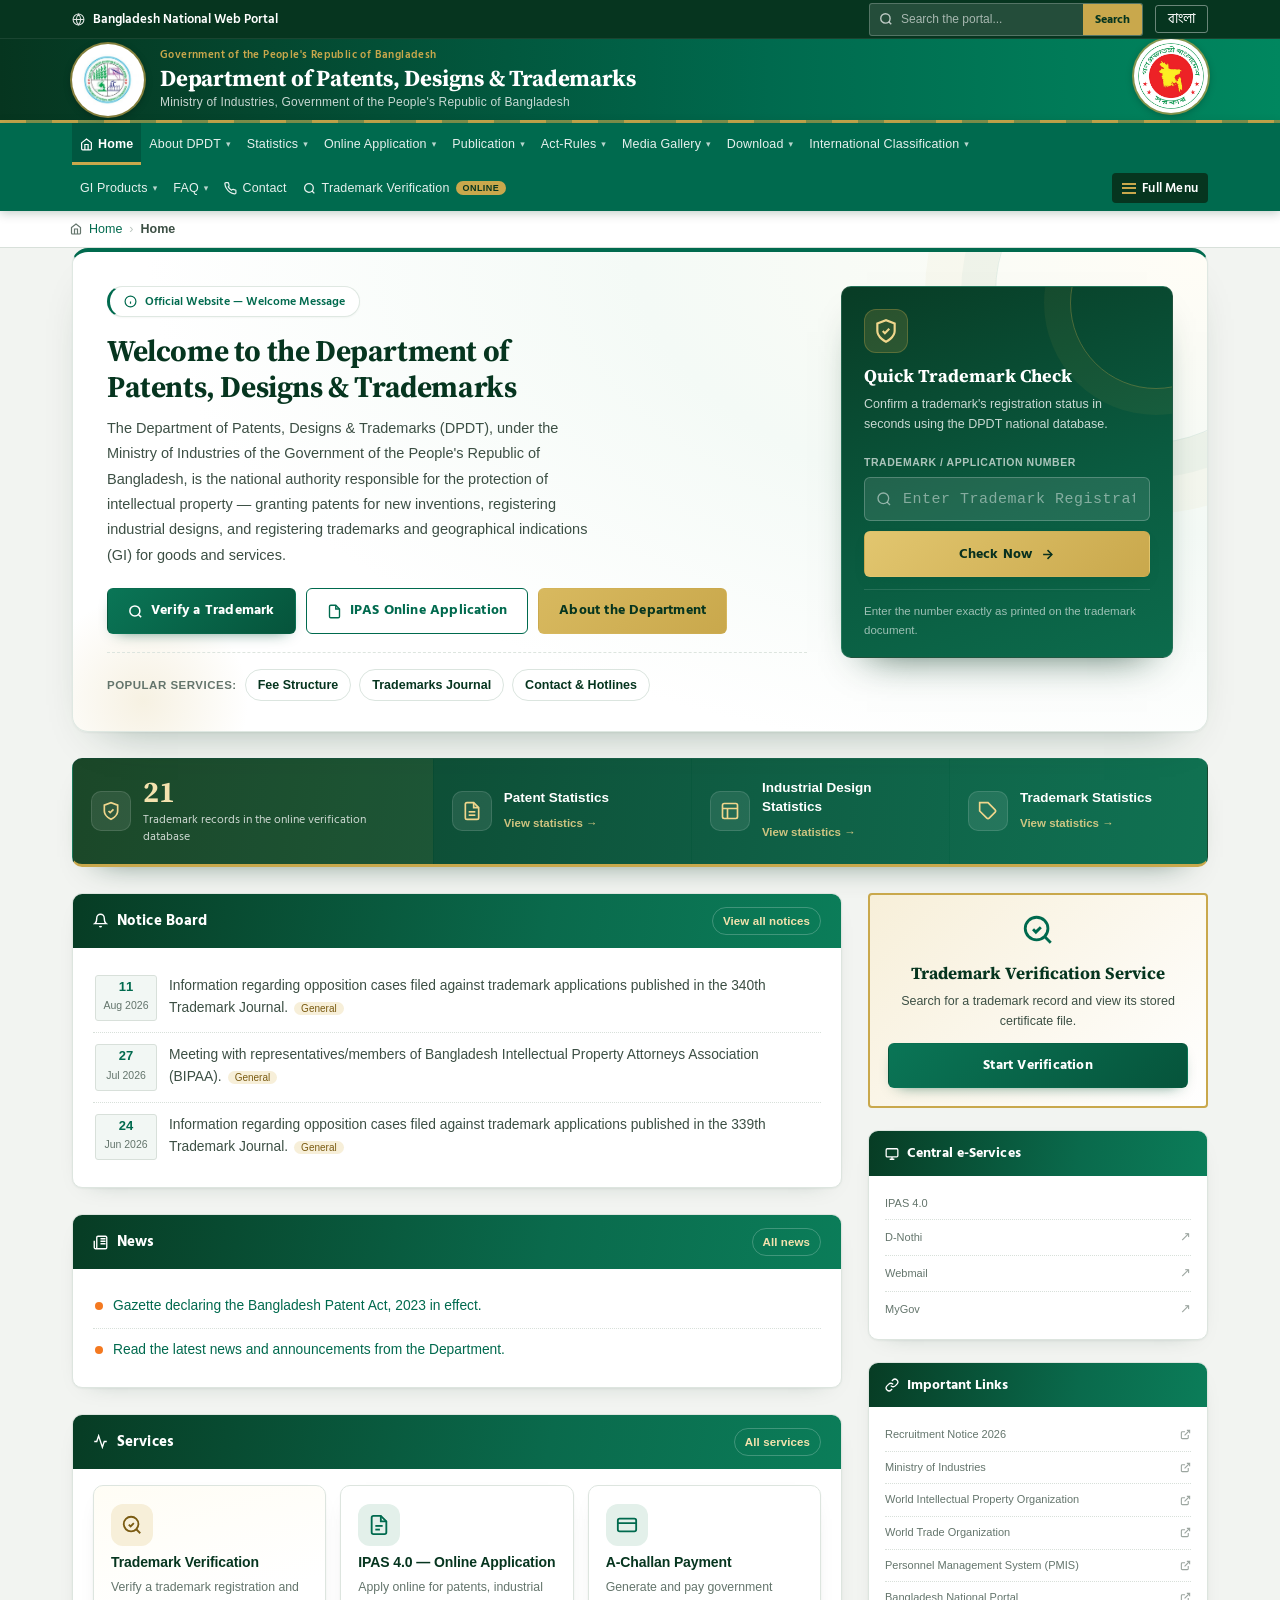
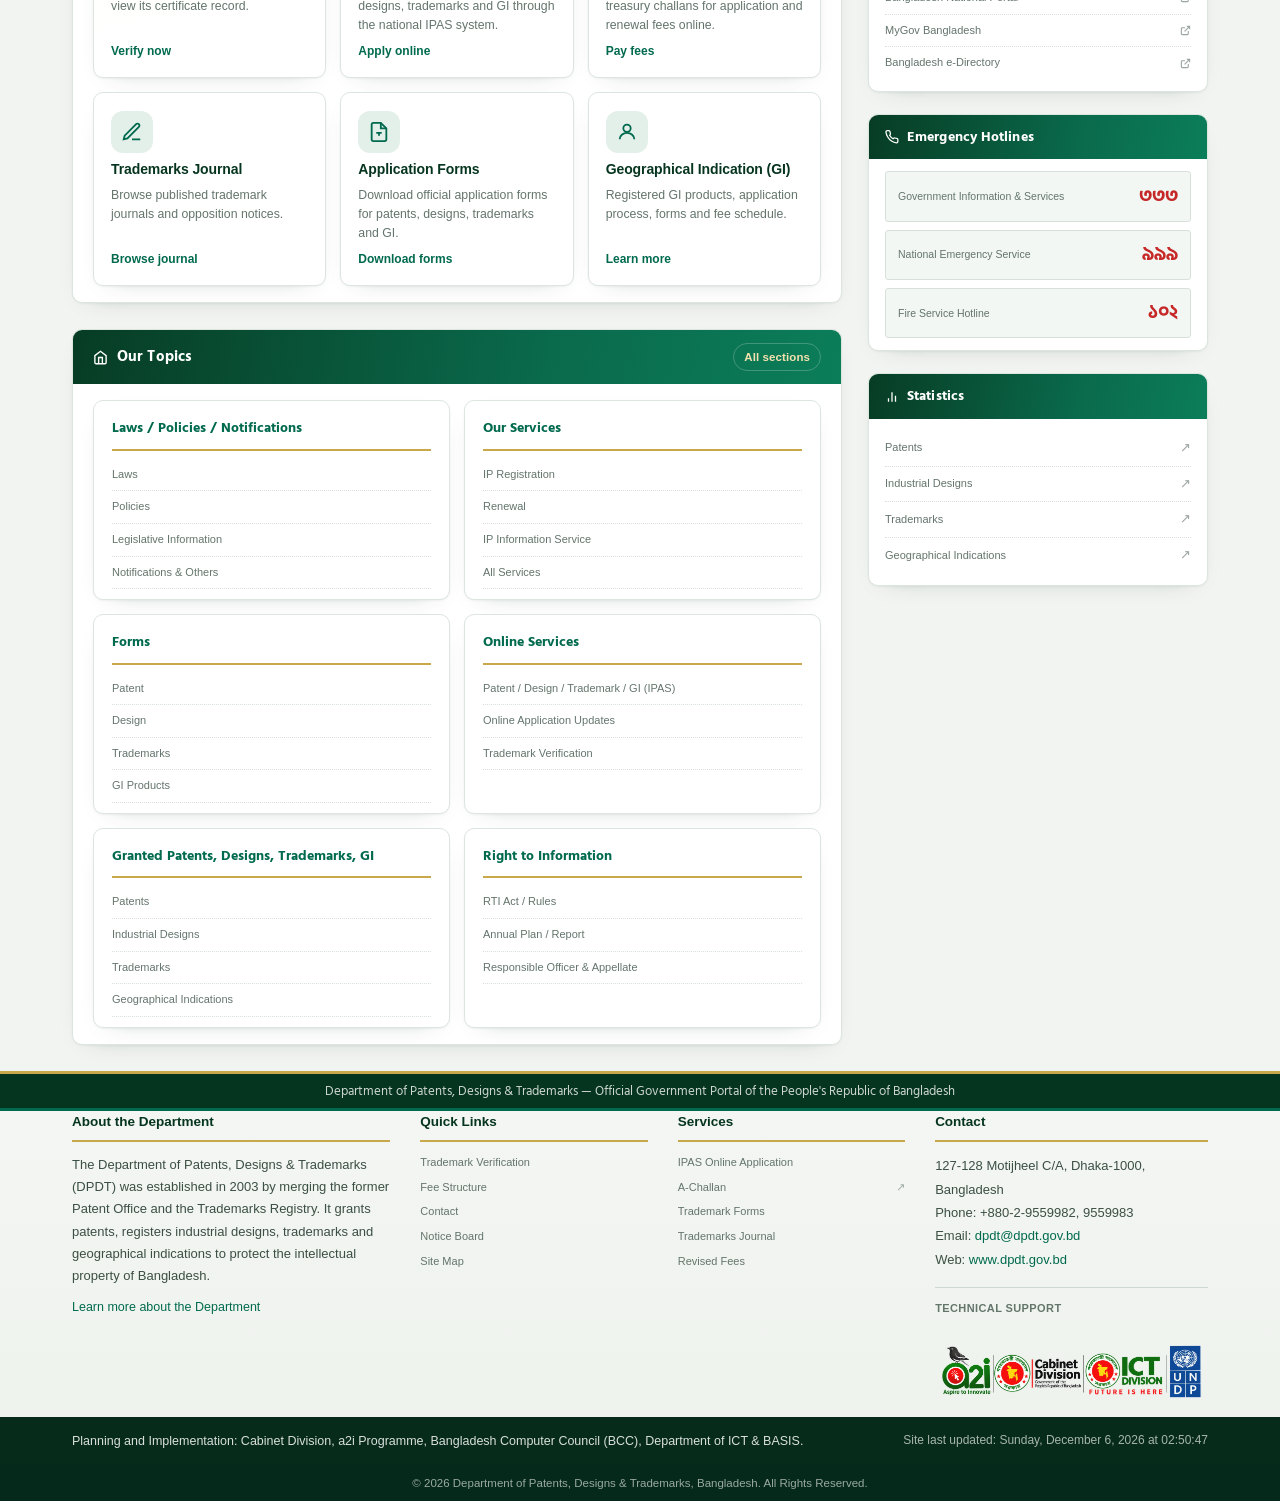
==== commit aa4fa7e4: "fix(report): remove verification note and generated timestamp from report - Remove the VERIFICATION " ====
--- a/index.html
+++ b/index.html
@@ -602,10 +602,6 @@
               <span class="rm-value" id="reportRef">—</span>
             </div>
             <div class="rm-item">
-              <span class="rm-label" data-en="Generated" data-bn="প্রস্তুতকাল">Generated</span>
-              <span class="rm-value" id="reportGenerated">—</span>
-            </div>
-            <div class="rm-item">
               <span class="rm-label" data-en="Data source" data-bn="ডেটা উৎস">Data source</span>
               <span class="rm-value" data-en="Verification record" data-bn="যাচাইকরণ রেকর্ড">Verification record</span>
             </div>
@@ -615,11 +611,6 @@
             <table class="result-table">
               <tbody id="resultTableBody"></tbody>
             </table>
-          </div>
-
-          <div class="report-disclaimer">
-            <strong data-en="Verification note" data-bn="যাচাইকরণ নোট">Verification note</strong>
-            <span data-en=" This report reproduces the fields held in the verification dataset for the number entered. Only stored fields are shown; nothing is inferred." data-bn=" এই প্রতিবেদনটি প্রবেশ করানো নম্বরের জন্য যাচাইকরণ ডেটাসেটে সংরক্ষিত ক্ষেত্রগুলো পুনরুৎপাদন করে। শুধুমাত্র সংরক্ষিত তথ্য দেখানো হয়; কোনো কিছু অনুমান করা হয় না।"> This report reproduces the fields held in the verification dataset for the number entered. Only stored fields are shown; nothing is inferred.</span>
           </div>
 
           <div class="result-actions">
--- a/style.css
+++ b/style.css
@@ -1000,7 +1000,7 @@
 .result-doc { border-radius: var(--radius-md); }
 #verificationResult { margin-top: 4px; }
 .report-meta {
-  display: grid; grid-template-columns: repeat(3, 1fr);
+  display: grid; grid-template-columns: repeat(2, 1fr);
   border-bottom: 1px solid var(--line); background: #fbfcfb;
 }
 .rm-item {
@@ -1013,11 +1013,6 @@
   text-transform: uppercase; color: var(--muted);
 }
 .rm-value { font-size: 12.5px; font-weight: 600; color: var(--ink); word-break: break-word; }
-.report-disclaimer {
-  background: #fffdf6; border-top: 1px solid #ece1c6;
-  padding: 12px 20px; font-size: 12px; line-height: 1.65; color: #6b5312;
-}
-.report-disclaimer strong { color: #5a4510; }
 .result-table td.value-mono { font-family: 'Courier New', monospace; letter-spacing: 1px; font-weight: 700; color: var(--green-deep); }
 .result-table td.value-cell a { word-break: break-word; }
 .cert-card-head {
@@ -1063,7 +1058,6 @@
   .result-doc-title svg { color: #111 !important; }
   .verified-badge { color: #111 !important; border-color: #111 !important; }
   .report-meta { background: #fff !important; }
-  .report-disclaimer { background: #fff !important; color: #333 !important; border-top: 1px solid #999 !important; }
   .result-table td { padding: 7px 10px !important; }
   .result-table td.label-cell { background: #f4f4f4 !important; -webkit-print-color-adjust: exact; print-color-adjust: exact; }
   .cert-card { page-break-before: auto; }
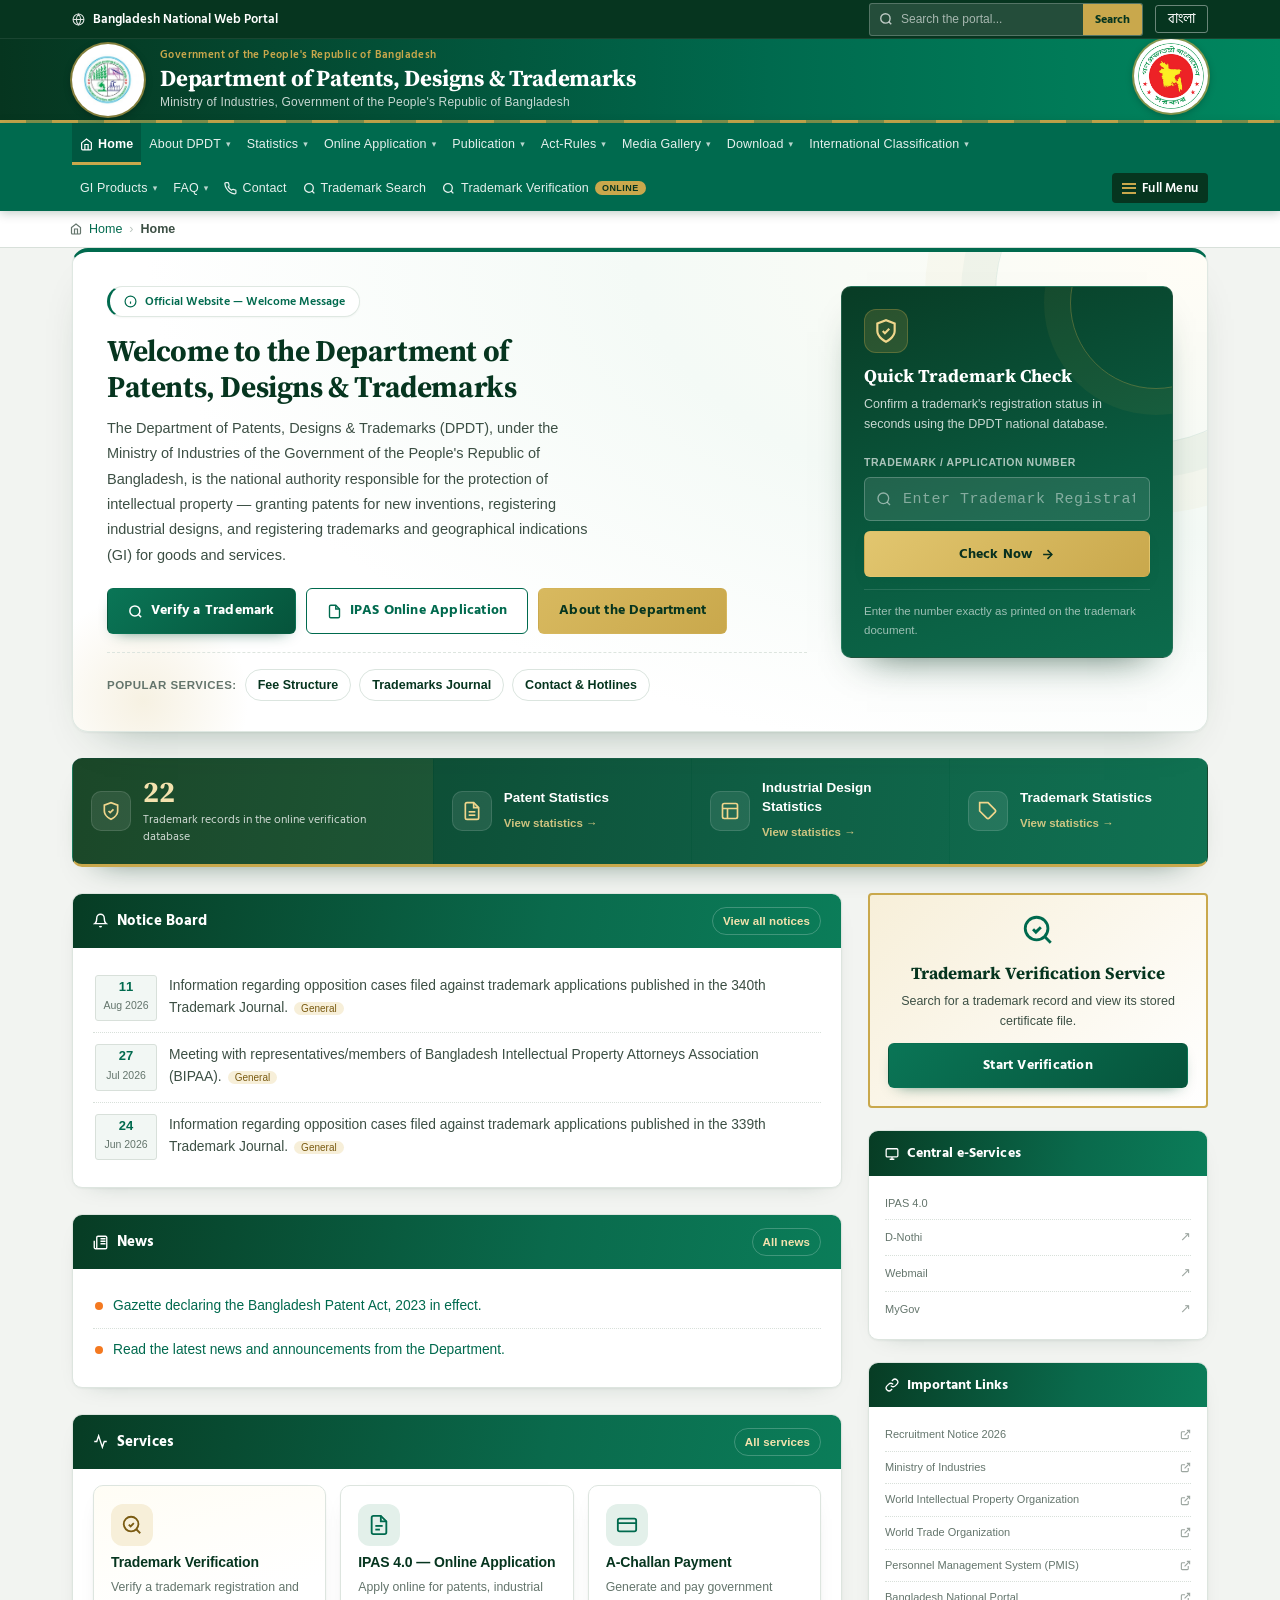
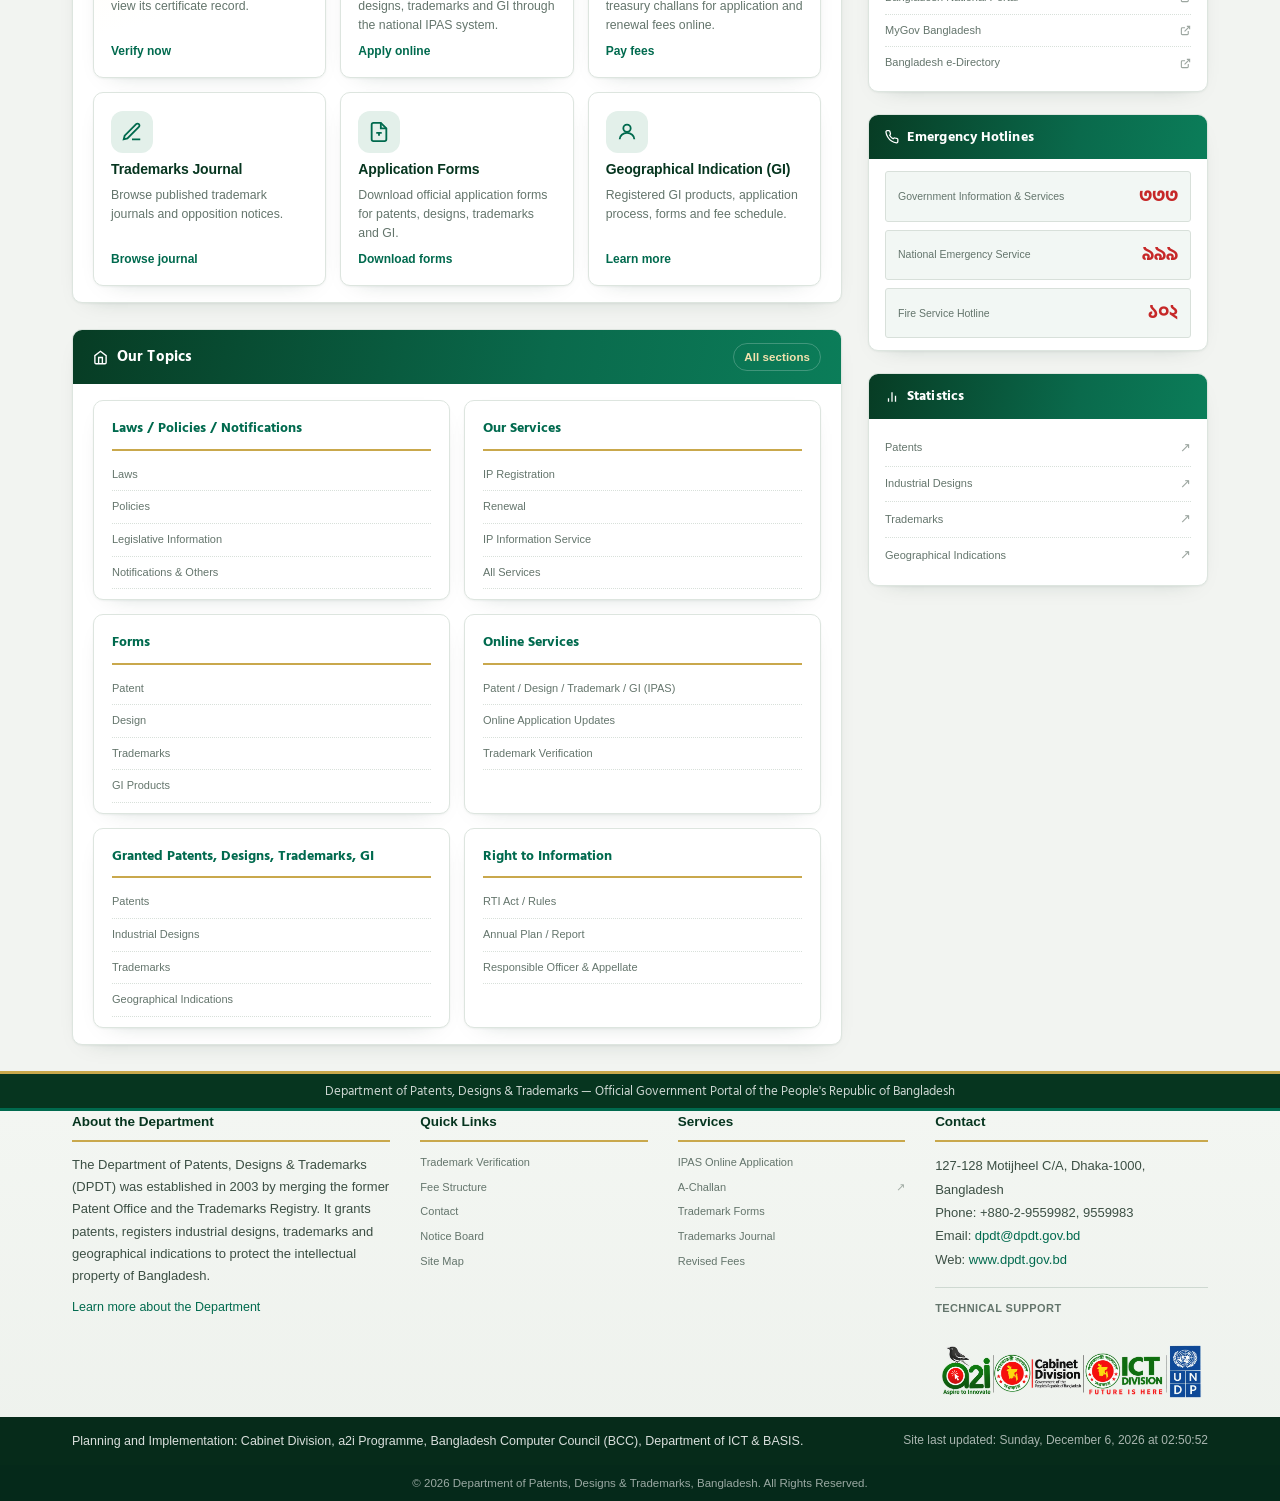
==== commit 2683c661: "feat(trademarks): advanced search, record details, QR verification and professional statistics dashb" ====
--- a/index.html
+++ b/index.html
@@ -639,6 +639,173 @@
         </div>
       </div>
 
+    </div>
+  </section>
+
+  <!-- ═══════════════════════════════════════════════════════
+       VIEW: ADVANCED TRADEMARK SEARCH
+  ═══════════════════════════════════════════════════════ -->
+  <section class="view" id="view-trademarks">
+    <div class="container page">
+
+      <div class="verify-hero">
+        <div class="verify-hero-main">
+          <div class="verify-eyebrow">
+            <svg width="13" height="13" viewBox="0 0 24 24" fill="none" stroke="currentColor" stroke-width="2.2" aria-hidden="true"><circle cx="11" cy="11" r="8"/><line x1="21" y1="21" x2="16.65" y2="16.65"/></svg>
+            <span data-en="Trademark Database" data-bn="ট্রেডমার্ক ডেটাবেজ">Trademark Database</span>
+          </div>
+          <h2 data-en="Advanced Trademark Search" data-bn="উন্নত ট্রেডমার্ক অনুসন্ধান">Advanced Trademark Search</h2>
+          <p data-en="Search the published verification records by number, brand name, owner, class or status. Results reflect only the fields stored in the public dataset." data-bn="নম্বর, ব্র্যান্ড নাম, মালিক, শ্রেণি বা অবস্থা দিয়ে প্রকাশিত যাচাইকরণ রেকর্ড অনুসন্ধান করুন। ফলাফল শুধুমাত্র পাবলিক ডেটাসেটে সংরক্ষিত তথ্য প্রতিফলিত করে।">Search the published verification records by number, brand name, owner, class or status. Results reflect only the fields stored in the public dataset.</p>
+        </div>
+        <div class="verify-hero-badge" aria-hidden="true">
+          <svg width="30" height="30" viewBox="0 0 24 24" fill="none" stroke="currentColor" stroke-width="1.9"><circle cx="11" cy="11" r="8"/><line x1="21" y1="21" x2="16.65" y2="16.65"/></svg>
+        </div>
+      </div>
+
+      <div class="adv-search-panel">
+        <form id="advSearchForm" novalidate onsubmit="event.preventDefault(); runAdvancedSearch(true);">
+          <div class="adv-grid">
+            <div class="adv-field">
+              <label for="advRegNo" data-en="Registration number" data-bn="নিবন্ধন নম্বর">Registration number</label>
+              <input type="text" id="advRegNo" autocomplete="off" spellcheck="false" placeholder="e.g. 261029">
+            </div>
+            <div class="adv-field">
+              <label for="advAppNo" data-en="Application number" data-bn="আবেদন নম্বর">Application number</label>
+              <input type="text" id="advAppNo" autocomplete="off" spellcheck="false" placeholder="e.g. 261029">
+            </div>
+            <div class="adv-field">
+              <label for="advName" data-en="Trademark name" data-bn="ট্রেডমার্কের নাম">Trademark name</label>
+              <input type="text" id="advName" autocomplete="off" spellcheck="false" placeholder="e.g. Otc Rajon">
+            </div>
+            <div class="adv-field">
+              <label for="advOwner" data-en="Owner / company name" data-bn="মালিক / প্রতিষ্ঠানের নাম">Owner / company name</label>
+              <input type="text" id="advOwner" autocomplete="off" spellcheck="false" placeholder="e.g. Unilever">
+            </div>
+            <div class="adv-field">
+              <label for="advClass" data-en="Trademark class" data-bn="ট্রেডমার্ক শ্রেণি">Trademark class</label>
+              <input type="text" id="advClass" autocomplete="off" spellcheck="false" placeholder="e.g. 41">
+            </div>
+            <div class="adv-field">
+              <label for="advStatus" data-en="Registration status" data-bn="নিবন্ধন অবস্থা">Registration status</label>
+              <input type="text" id="advStatus" autocomplete="off" spellcheck="false" placeholder="e.g. Registered">
+            </div>
+            <div class="adv-field">
+              <label for="advMatch" data-en="Matching mode" data-bn="মিলকরণ মোড">Matching mode</label>
+              <select id="advMatch">
+                <option value="contains" data-en="Contains (partial)" data-bn="ধারণ করে (আংশিক)">Contains (partial)</option>
+                <option value="exact" data-en="Exact match" data-bn="হুবহু মিল">Exact match</option>
+              </select>
+            </div>
+          </div>
+          <div class="adv-actions">
+            <button class="search-btn" type="submit">
+              <svg width="15" height="15" viewBox="0 0 24 24" fill="none" stroke="currentColor" stroke-width="2.4" aria-hidden="true"><circle cx="11" cy="11" r="8"/><line x1="21" y1="21" x2="16.65" y2="16.65"/></svg>
+              <span data-en="Search records" data-bn="রেকর্ড অনুসন্ধান করুন">Search records</span>
+            </button>
+            <button class="action-btn action-btn-outline" type="button" id="advReset" data-en="Reset" data-bn="রিসেট">Reset</button>
+          </div>
+        </form>
+        <p class="adv-hint" id="advCoverage"></p>
+      </div>
+
+      <div class="adv-loading hidden" id="advLoading" role="status" aria-live="polite">
+        <div class="adv-skel"></div><div class="adv-skel"></div><div class="adv-skel"></div>
+      </div>
+
+      <div class="adv-summary hidden" id="advSummary" role="status" aria-live="polite"></div>
+
+      <div id="advResults" class="adv-results"></div>
+
+      <div id="advEmpty" class="verify-state hidden">
+        <div class="vs-icon vs-icon-warn">
+          <svg width="24" height="24" viewBox="0 0 24 24" fill="none" stroke="currentColor" stroke-width="1.9" aria-hidden="true"><circle cx="11" cy="11" r="8"/><line x1="21" y1="21" x2="16.65" y2="16.65"/></svg>
+        </div>
+        <div>
+          <h3 data-en="No matching records" data-bn="কোনো মিলে যাওয়া রেকর্ড নেই">No matching records</h3>
+          <p data-en="No published record matches these filters. Try fewer or broader criteria." data-bn="এই ফিল্টারগুলোর সাথে কোনো প্রকাশিত রেকর্ড মেলে না। কম বা বিস্তৃত মানদণ্ড চেষ্টা করুন।">No published record matches these filters. Try fewer or broader criteria.</p>
+        </div>
+      </div>
+
+      <nav class="adv-pager hidden" id="advPager" aria-label="Search results pages"></nav>
+
+      <section class="db-stats" aria-labelledby="dbStatsTitle">
+        <div class="db-stats-head">
+          <span class="db-stats-head-icon" aria-hidden="true">
+            <svg width="18" height="18" viewBox="0 0 24 24" fill="none" stroke="currentColor" stroke-width="2.2"><path d="M3 3v18h18"/><rect x="7" y="12" width="3" height="6"/><rect x="12" y="8" width="3" height="10"/><rect x="17" y="4" width="3" height="14"/></svg>
+          </span>
+          <div class="db-stats-head-text">
+            <h3 id="dbStatsTitle" data-en="Trademark Database at a Glance" data-bn="এক নজরে ট্রেডমার্ক ডেটাবেজ">Trademark Database at a Glance</h3>
+            <p data-en="National cumulative figures published by DPDT, alongside the records searchable in this portal." data-bn="ডিপিডিটি প্রকাশিত জাতীয় ক্রমপুঞ্জিত পরিসংখ্যান এবং এই পোর্টালে অনুসন্ধানযোগ্য রেকর্ড।">National cumulative figures published by DPDT, alongside the records searchable in this portal.</p>
+          </div>
+        </div>
+
+        <div class="kpi-grid">
+          <article class="kpi-card kpi-official">
+            <div class="kpi-top">
+              <span class="kpi-icon" aria-hidden="true">
+                <svg width="20" height="20" viewBox="0 0 24 24" fill="none" stroke="currentColor" stroke-width="2"><path d="M14 2H6a2 2 0 0 0-2 2v16a2 2 0 0 0 2 2h12a2 2 0 0 0 2-2V8z"/><polyline points="14 2 14 8 20 8"/><line x1="8" y1="13" x2="16" y2="13"/><line x1="8" y1="17" x2="13" y2="17"/></svg>
+              </span>
+              <span class="kpi-tag kpi-tag-official" data-en="Official DPDT statistics" data-bn="সরকারি ডিপিডিটি পরিসংখ্যান">Official DPDT statistics</span>
+            </div>
+            <div class="kpi-num" id="kpiOfficialApps" data-count="345117">345,117</div>
+            <div class="kpi-title" data-en="Total Trademark Applications Received" data-bn="সর্বমোট প্রাপ্ত ট্রেডমার্ক আবেদন">Total Trademark Applications Received</div>
+            <div class="kpi-meta"><span data-en="Period" data-bn="সময়কাল">Period</span>: <b>1971&ndash;2025</b></div>
+          </article>
+
+          <article class="kpi-card kpi-official">
+            <div class="kpi-top">
+              <span class="kpi-icon" aria-hidden="true">
+                <svg width="20" height="20" viewBox="0 0 24 24" fill="none" stroke="currentColor" stroke-width="2"><path d="M12 22s8-4 8-10V5l-8-3-8 3v7c0 6 8 10 8 10z"/><path d="M9 12l2 2 4-4"/></svg>
+              </span>
+              <span class="kpi-tag kpi-tag-official" data-en="Official DPDT statistics" data-bn="সরকারি ডিপিডিটি পরিসংখ্যান">Official DPDT statistics</span>
+            </div>
+            <div class="kpi-num" id="kpiOfficialCerts" data-count="85211">85,211</div>
+            <div class="kpi-title" data-en="Certificates Issued" data-bn="ইস্যুকৃত সনদ">Certificates Issued</div>
+            <div class="kpi-meta"><span data-en="Period" data-bn="সময়কাল">Period</span>: <b>1971&ndash;2025</b></div>
+          </article>
+
+          <article class="kpi-card kpi-portal">
+            <div class="kpi-top">
+              <span class="kpi-icon" aria-hidden="true">
+                <svg width="20" height="20" viewBox="0 0 24 24" fill="none" stroke="currentColor" stroke-width="2"><ellipse cx="12" cy="5" rx="9" ry="3"/><path d="M3 5v14c0 1.66 4 3 9 3s9-1.34 9-3V5"/><path d="M3 12c0 1.66 4 3 9 3s9-1.34 9-3"/></svg>
+              </span>
+              <span class="kpi-tag kpi-tag-portal" data-en="This portal &middot; live" data-bn="এই পোর্টাল &middot; সরাসরি">This portal &middot; live</span>
+            </div>
+            <div class="kpi-num" id="kpiSearchable" data-count="0">0</div>
+            <div class="kpi-title" data-en="Searchable Records" data-bn="অনুসন্ধানযোগ্য রেকর্ড">Searchable Records</div>
+            <div class="kpi-meta" data-en="Records currently available in this public portal." data-bn="এই পাবলিক পোর্টালে বর্তমানে উপলব্ধ রেকর্ড।">Records currently available in this public portal.</div>
+          </article>
+
+          <article class="kpi-card kpi-portal">
+            <div class="kpi-top">
+              <span class="kpi-icon" aria-hidden="true">
+                <svg width="20" height="20" viewBox="0 0 24 24" fill="none" stroke="currentColor" stroke-width="2"><path d="M20.59 13.41l-7.17 7.17a2 2 0 0 1-2.83 0L2 12V2h10l8.59 8.59a2 2 0 0 1 0 2.82z"/><line x1="7" y1="7" x2="7.01" y2="7"/></svg>
+              </span>
+              <span class="kpi-tag kpi-tag-portal" data-en="This portal &middot; live" data-bn="এই পোর্টাল &middot; সরাসরি">This portal &middot; live</span>
+            </div>
+            <div class="kpi-num" id="kpiBrands" data-count="0">0</div>
+            <div class="kpi-title" data-en="Distinct Brand Names" data-bn="স্বতন্ত্র ব্র্যান্ড নাম">Distinct Brand Names</div>
+            <div class="kpi-meta" data-en="Unique brand names among the published records." data-bn="প্রকাশিত রেকর্ডগুলোর মধ্যে অনন্য ব্র্যান্ড নাম।">Unique brand names among the published records.</div>
+          </article>
+        </div>
+
+        <p class="db-stats-source">
+          <span data-en="Official cumulative figures (1971&ndash;2025): DPDT published statistics." data-bn="সরকারি ক্রমপুঞ্জিত পরিসংখ্যান (১৯৭১&ndash;২০২৫): ডিপিডিটি প্রকাশিত পরিসংখ্যান।">Official cumulative figures (1971&ndash;2025): DPDT published statistics.</span>
+          <a href="https://dpdt.gov.bd/pages/static-pages/6922dc00933eb65569e0de4f" target="_blank" rel="noopener" data-en="View source" data-bn="সূত্র দেখুন">View source</a>
+          <span class="db-stats-source-sep" aria-hidden="true">&middot;</span>
+          <span data-en="Searchable records and brand names are computed live from this portal's published dataset and differ from the national cumulative totals." data-bn="অনুসন্ধানযোগ্য রেকর্ড ও ব্র্যান্ড নাম এই পোর্টালের প্রকাশিত ডেটাসেট থেকে সরাসরি গণনা করা হয় এবং জাতীয় ক্রমপুঞ্জিত মোটের চেয়ে ভিন্ন।">Searchable records and brand names are computed live from this portal's published dataset and differ from the national cumulative totals.</span>
+        </p>
+      </section>
+
+    </div>
+  </section>
+
+  <!-- ═══════════════════════════════════════════════════════
+       VIEW: TRADEMARK RECORD DETAIL
+  ═══════════════════════════════════════════════════════ -->
+  <section class="view" id="view-record">
+    <div class="container page">
+      <div id="recordContainer"></div>
     </div>
   </section>
 
@@ -1123,6 +1290,7 @@
 </footer>
 
 <script src="portal-data.js"></script>
+<script src="vendor-qrcode.js"></script>
 <script src="app.js"></script>
 </body>
 </html>
--- a/style.css
+++ b/style.css
@@ -1901,3 +1901,334 @@
   .result-doc-title .ts { font-size: 10px; }
 }
 
+
+/* ═══════════════════════════════════════════════════════════════
+   ADVANCED TRADEMARK SEARCH
+   ═══════════════════════════════════════════════════════════════ */
+.adv-search-panel {
+  background: #fff; border: 1px solid var(--line); border-radius: var(--radius-md, 8px);
+  padding: 22px 24px 18px; box-shadow: var(--shadow-sm); margin-bottom: 22px;
+}
+.adv-grid {
+  display: grid; grid-template-columns: repeat(3, 1fr); gap: 14px 18px;
+}
+.adv-field { display: flex; flex-direction: column; gap: 6px; }
+.adv-field label {
+  font-size: 12px; font-weight: 700; color: var(--green-deep);
+  letter-spacing: .2px;
+}
+.adv-field input, .adv-field select {
+  width: 100%; padding: 10px 12px; font-size: 14px; font-family: var(--font-body);
+  color: var(--ink); background: #fff; border: 1px solid var(--line);
+  border-radius: 6px; transition: border-color .15s, box-shadow .15s;
+}
+.adv-field input:focus, .adv-field select:focus {
+  outline: none; border-color: var(--green);
+  box-shadow: 0 0 0 3px rgba(0,106,78,.12);
+}
+.adv-actions { display: flex; align-items: center; gap: 12px; margin-top: 18px; flex-wrap: wrap; }
+.adv-actions .search-btn { width: auto; padding: 0 26px; height: 44px; }
+.adv-hint {
+  margin-top: 14px; font-size: 12px; line-height: 1.6; color: var(--muted);
+  background: var(--green-wash); border: 1px solid var(--line);
+  border-radius: 6px; padding: 9px 12px;
+}
+.adv-hint.hidden { display: none; }
+
+.adv-suggest {
+  position: absolute; left: 0; right: 0; top: 100%; z-index: 40;
+  background: #fff; border: 1px solid var(--line); border-top: none;
+  border-radius: 0 0 6px 6px; box-shadow: var(--shadow-md);
+  max-height: 220px; overflow-y: auto; display: none;
+}
+.adv-suggest.open { display: block; }
+.adv-suggest-item {
+  display: block; width: 100%; text-align: left; padding: 9px 12px;
+  background: none; border: none; cursor: pointer; font-size: 13.5px;
+  color: var(--ink-2); font-family: var(--font-body);
+}
+.adv-suggest-item:hover { background: var(--green-wash); color: var(--green); }
+
+.adv-loading { display: grid; gap: 12px; margin-bottom: 18px; }
+.adv-loading.hidden { display: none; }
+.adv-skel {
+  height: 78px; border-radius: 8px;
+  background: linear-gradient(90deg, #eef2ef 25%, #f7faf8 50%, #eef2ef 75%);
+  background-size: 200% 100%; animation: advShimmer 1.3s infinite;
+}
+@keyframes advShimmer {
+  0% { background-position: 200% 0; }
+  100% { background-position: -200% 0; }
+}
+
+.adv-summary {
+  font-size: 13.5px; color: var(--ink-2); margin-bottom: 12px;
+}
+.adv-summary strong { color: var(--green-deep); font-size: 15px; }
+.adv-summary.hidden { display: none; }
+
+.adv-results { display: flex; flex-direction: column; gap: 12px; }
+.adv-card {
+  display: flex; align-items: center; justify-content: space-between; gap: 18px;
+  background: #fff; border: 1px solid var(--line); border-radius: 8px;
+  padding: 16px 18px; box-shadow: var(--shadow-sm);
+  transition: border-color .15s, box-shadow .15s, transform .15s;
+}
+.adv-card:hover { border-color: var(--green); box-shadow: var(--shadow-md); transform: translateY(-1px); }
+.adv-card-main { min-width: 0; }
+.adv-card-title {
+  font-family: var(--font-serif); font-size: 16px; font-weight: 700;
+  color: var(--green-deep); display: inline-block; margin-bottom: 4px;
+}
+.adv-card-title:hover { color: var(--green); }
+.adv-card-no { font-size: 12.5px; color: var(--muted); }
+.adv-card-no b { color: var(--ink); font-family: 'Courier New', monospace; letter-spacing: .5px; }
+.adv-card-meta { display: flex; flex-wrap: wrap; gap: 6px 16px; margin-top: 8px; font-size: 12.5px; color: var(--ink-2); }
+.adv-meta .adv-k { color: var(--muted); font-weight: 600; }
+.adv-card-side { display: flex; flex-direction: column; align-items: flex-end; gap: 10px; flex-shrink: 0; }
+.adv-badge {
+  font-size: 10.5px; font-weight: 700; letter-spacing: .4px; text-transform: uppercase;
+  color: var(--green-deep); background: var(--green-soft);
+  border: 1px solid rgba(0,106,78,.25); border-radius: 999px; padding: 3px 10px;
+}
+.adv-badge-neutral { color: var(--muted); background: #f3f5f4; border-color: var(--line); }
+.adv-open { white-space: nowrap; }
+
+.adv-pager {
+  display: flex; align-items: center; justify-content: center; gap: 16px; margin-top: 20px;
+}
+.adv-pager.hidden { display: none; }
+.adv-page-btn {
+  padding: 9px 16px; font-size: 13px; font-weight: 600; cursor: pointer;
+  background: #fff; color: var(--green-deep); border: 1px solid var(--green);
+  border-radius: 6px; font-family: var(--font-body);
+}
+.adv-page-btn:hover:not(:disabled) { background: var(--green-soft); }
+.adv-page-btn:disabled { opacity: .45; cursor: not-allowed; }
+.adv-page-info { font-size: 13px; color: var(--ink-2); }
+
+/* ── Dynamic statistics ─────────────────────────────────────── */
+.db-stats {
+  margin-top: 34px; background: #fff; border: 1px solid var(--line);
+  border-radius: var(--radius-lg, 14px); padding: 26px 26px 22px; box-shadow: var(--shadow-sm);
+  position: relative; overflow: hidden;
+}
+.db-stats::before {
+  content: ""; position: absolute; inset: 0 0 auto 0; height: 3px;
+  background: linear-gradient(90deg, var(--green-deep), var(--green), var(--gold));
+}
+.db-stats-head {
+  display: flex; align-items: flex-start; gap: 13px; margin-bottom: 22px;
+}
+.db-stats-head-icon {
+  display: inline-flex; align-items: center; justify-content: center;
+  width: 40px; height: 40px; flex-shrink: 0; border-radius: 11px;
+  color: var(--green-deep);
+  background: linear-gradient(135deg, var(--green-wash), #fff);
+  border: 1px solid var(--line);
+}
+.db-stats-head-text h3 {
+  margin: 0; font-family: var(--font-serif); font-size: 18px; font-weight: 700;
+  color: var(--green-deep); line-height: 1.25;
+}
+.db-stats-head-text p {
+  margin: 4px 0 0; font-size: 12.5px; color: var(--muted); line-height: 1.5;
+  max-width: 640px;
+}
+
+/* KPI cards */
+.kpi-grid {
+  display: grid; grid-template-columns: repeat(4, 1fr); gap: 16px;
+}
+.kpi-card {
+  position: relative; display: flex; flex-direction: column;
+  background: linear-gradient(160deg, #ffffff, #f7fbf8);
+  border: 1px solid var(--line); border-radius: 12px;
+  padding: 18px 18px 16px; box-shadow: var(--shadow-sm);
+  transition: transform .18s ease, box-shadow .18s ease;
+  overflow: hidden;
+}
+.kpi-card:hover { transform: translateY(-2px); box-shadow: var(--shadow-md, 0 10px 24px rgba(6,53,31,.12)); }
+.kpi-card::after {
+  content: ""; position: absolute; left: 0; top: 0; bottom: 0; width: 3px;
+  background: var(--green);
+}
+.kpi-card.kpi-official::after { background: linear-gradient(180deg, var(--gold), #b8963e); }
+.kpi-top {
+  display: flex; align-items: center; justify-content: space-between; gap: 10px;
+  margin-bottom: 14px;
+}
+.kpi-icon {
+  display: inline-flex; align-items: center; justify-content: center;
+  width: 38px; height: 38px; border-radius: 10px; flex-shrink: 0;
+  color: var(--green-deep);
+  background: var(--green-wash); border: 1px solid var(--line);
+}
+.kpi-card.kpi-official .kpi-icon {
+  color: #7a5f18; background: var(--gold-soft, #fbf5e3); border-color: rgba(201,168,76,.4);
+}
+.kpi-tag {
+  font-size: 9.5px; font-weight: 700; letter-spacing: .04em; text-transform: uppercase;
+  padding: 4px 8px; border-radius: 999px; white-space: nowrap;
+}
+.kpi-tag-official { color: #7a5f18; background: var(--gold-soft, #fbf5e3); border: 1px solid rgba(201,168,76,.45); }
+.kpi-tag-portal { color: var(--green-deep); background: var(--green-wash); border: 1px solid var(--line); }
+.kpi-num {
+  font-family: var(--font-serif); font-size: 34px; font-weight: 700; line-height: 1.05;
+  color: var(--green-deep); letter-spacing: -.5px;
+  font-variant-numeric: tabular-nums; margin-bottom: 6px;
+}
+.kpi-card.kpi-official .kpi-num { color: var(--green-deep); }
+.kpi-title {
+  font-size: 13px; font-weight: 600; color: var(--ink, #1f2a24); line-height: 1.35;
+  margin-bottom: 10px;
+}
+.kpi-meta {
+  font-size: 11.5px; color: var(--muted); line-height: 1.45; margin-top: auto;
+}
+.kpi-meta b { color: var(--green-deep); }
+
+.db-stats-source {
+  margin: 20px 0 0; padding-top: 16px; border-top: 1px dashed var(--line);
+  font-size: 11.5px; color: var(--muted); line-height: 1.6;
+}
+.db-stats-source a { color: var(--green); font-weight: 600; text-decoration: none; white-space: nowrap; }
+.db-stats-source a:hover { text-decoration: underline; }
+.db-stats-source-sep { margin: 0 6px; }
+
+/* ═══════════════════════════════════════════════════════════════
+   TRADEMARK RECORD DETAIL
+   ═══════════════════════════════════════════════════════════════ */
+.record-loading { display: grid; gap: 14px; padding: 10px 0 30px; }
+.record-head {
+  display: flex; align-items: flex-start; justify-content: space-between; gap: 20px;
+  background: linear-gradient(135deg, var(--green-deep), var(--green));
+  color: #fff; border-radius: 10px; padding: 24px 26px; margin-bottom: 22px;
+  flex-wrap: wrap;
+}
+.record-eyebrow {
+  font-size: 11px; font-weight: 700; letter-spacing: 1px; text-transform: uppercase;
+  color: var(--gold); margin-bottom: 6px;
+}
+.record-title {
+  font-family: var(--font-serif); font-size: 24px; font-weight: 700; line-height: 1.25;
+  margin-bottom: 6px; word-break: break-word;
+}
+.record-sub { font-size: 13px; color: rgba(255,255,255,.8); }
+.record-sub b { color: #fff; font-family: 'Courier New', monospace; letter-spacing: .5px; }
+.record-head-actions { display: flex; gap: 10px; flex-shrink: 0; flex-wrap: wrap; }
+.record-head-actions .action-btn { background: rgba(255,255,255,.12); color: #fff; border-color: rgba(255,255,255,.4); }
+.record-head-actions .action-btn-green { background: var(--gold); color: var(--green-deep); border-color: var(--gold); }
+.record-head-actions .action-btn:hover { background: rgba(255,255,255,.22); }
+.record-head-actions .action-btn-green:hover { background: #d9ba5e; }
+
+.record-grid { display: grid; grid-template-columns: 1.5fr 1fr; gap: 20px; align-items: start; }
+.record-col { display: flex; flex-direction: column; gap: 18px; min-width: 0; }
+.record-card {
+  background: #fff; border: 1px solid var(--line); border-radius: 8px;
+  padding: 18px 20px; box-shadow: var(--shadow-sm);
+}
+.record-card > h3 {
+  font-family: var(--font-bangla); font-size: 14px; font-weight: 700;
+  color: var(--green-deep); margin-bottom: 12px; padding-bottom: 8px;
+  border-bottom: 1px solid var(--line);
+}
+.record-table td { font-size: 13px; }
+.record-none { font-size: 13px; color: var(--muted); font-style: italic; }
+
+/* Timeline */
+.record-timeline { list-style: none; position: relative; padding-left: 22px; }
+.record-timeline::before {
+  content: ''; position: absolute; left: 5px; top: 6px; bottom: 6px;
+  width: 2px; background: var(--line);
+}
+.record-tl-item { position: relative; padding: 0 0 18px 4px; }
+.record-tl-item:last-child { padding-bottom: 0; }
+.record-tl-dot {
+  position: absolute; left: -22px; top: 4px; width: 12px; height: 12px;
+  border-radius: 50%; background: var(--green); border: 2px solid #fff;
+  box-shadow: 0 0 0 2px var(--green-soft);
+}
+.record-tl-body { display: flex; flex-direction: column; gap: 2px; }
+.record-tl-date { font-size: 13px; font-weight: 700; color: var(--green-deep); }
+.record-tl-label { font-size: 12.5px; color: var(--muted); }
+.record-timeline-empty {
+  display: flex; align-items: flex-start; gap: 9px; font-size: 13px;
+  color: var(--muted); line-height: 1.6;
+}
+.record-timeline-empty svg { flex-shrink: 0; margin-top: 1px; color: var(--gold); }
+
+/* QR */
+.record-qr-card { text-align: center; }
+.record-qr { display: flex; justify-content: center; margin: 6px 0 12px; }
+.record-qr svg { width: 172px; height: 172px; border: 1px solid var(--line); border-radius: 8px; padding: 8px; background: #fff; }
+.record-qr-url {
+  font-size: 11.5px; color: var(--muted); word-break: break-all;
+  font-family: 'Courier New', monospace; margin-bottom: 10px;
+}
+.record-qr-note { font-size: 11.5px; color: var(--muted); line-height: 1.6; }
+.qr-fallback { font-size: 12.5px; color: var(--red); padding: 20px; }
+
+/* Document center */
+.record-cert { min-height: 60px; }
+.record-cert-img { width: 100%; border: 1px solid var(--line); border-radius: 6px; display: block; }
+.record-cert-pdf { width: 100%; height: 460px; border: 1px solid var(--line); border-radius: 6px; }
+.record-cert-missing {
+  display: flex; align-items: flex-start; gap: 10px; font-size: 13px;
+  color: var(--muted); line-height: 1.6; padding: 14px; background: var(--green-wash);
+  border: 1px dashed var(--line); border-radius: 6px;
+}
+.record-cert-missing svg { flex-shrink: 0; color: var(--gold); }
+.record-doc-note { font-size: 11.5px; color: var(--muted); margin-top: 10px; }
+.record-doc-actions { display: flex; gap: 10px; margin-top: 12px; flex-wrap: wrap; }
+.record-links { list-style: none; display: flex; flex-direction: column; gap: 2px; }
+.record-links a {
+  display: block; padding: 8px 2px; font-size: 13px; color: var(--ink-2);
+  border-bottom: 1px dotted var(--line);
+}
+.record-links a:hover { color: var(--green); text-decoration: none; }
+.record-links li:last-child a { border-bottom: none; }
+
+.record-toast {
+  position: fixed; left: 50%; bottom: 28px; transform: translateX(-50%) translateY(20px);
+  background: var(--green-deep); color: #fff; font-size: 13px; font-weight: 600;
+  padding: 11px 20px; border-radius: 8px; box-shadow: var(--shadow-lg);
+  opacity: 0; pointer-events: none; transition: opacity .2s, transform .2s; z-index: 400;
+}
+.record-toast.show { opacity: 1; transform: translateX(-50%) translateY(0); }
+
+@media (max-width: 900px) {
+  .adv-grid { grid-template-columns: repeat(2, 1fr); }
+  .record-grid { grid-template-columns: 1fr; }
+  .kpi-grid { grid-template-columns: repeat(2, 1fr); }
+}
+@media (max-width: 620px) {
+  .adv-grid { grid-template-columns: 1fr; }
+  .adv-search-panel { padding: 18px 16px; }
+  .adv-card { flex-direction: column; align-items: stretch; gap: 12px; }
+  .adv-card-side { flex-direction: row; align-items: center; justify-content: space-between; }
+  .record-head { padding: 20px 18px; }
+  .record-title { font-size: 20px; }
+  .record-head-actions { width: 100%; }
+  .record-head-actions .action-btn { flex: 1 1 auto; justify-content: center; }
+  .db-stats { padding: 20px 16px 18px; }
+  .db-stats-head-text h3 { font-size: 16px; }
+  .kpi-grid { grid-template-columns: 1fr; gap: 12px; }
+  .kpi-num { font-size: 30px; }
+}
+@media (max-width: 390px) {
+  .kpi-grid { grid-template-columns: 1fr; }
+  .kpi-top { flex-wrap: wrap; }
+  .kpi-tag { font-size: 9px; }
+}
+
+@media print {
+  .adv-search-panel, .adv-loading, .adv-pager, .record-head-actions,
+  .db-stats, .record-qr-card, .record-links, .record-toast { display: none !important; }
+  .record-head { background: #fff !important; color: #111 !important; border: 1px solid #999; }
+  .record-eyebrow { color: #333 !important; }
+  .record-sub { color: #333 !important; }
+  .record-sub b { color: #111 !important; }
+  .record-grid { grid-template-columns: 1fr; }
+  .record-card { box-shadow: none; page-break-inside: avoid; }
+}
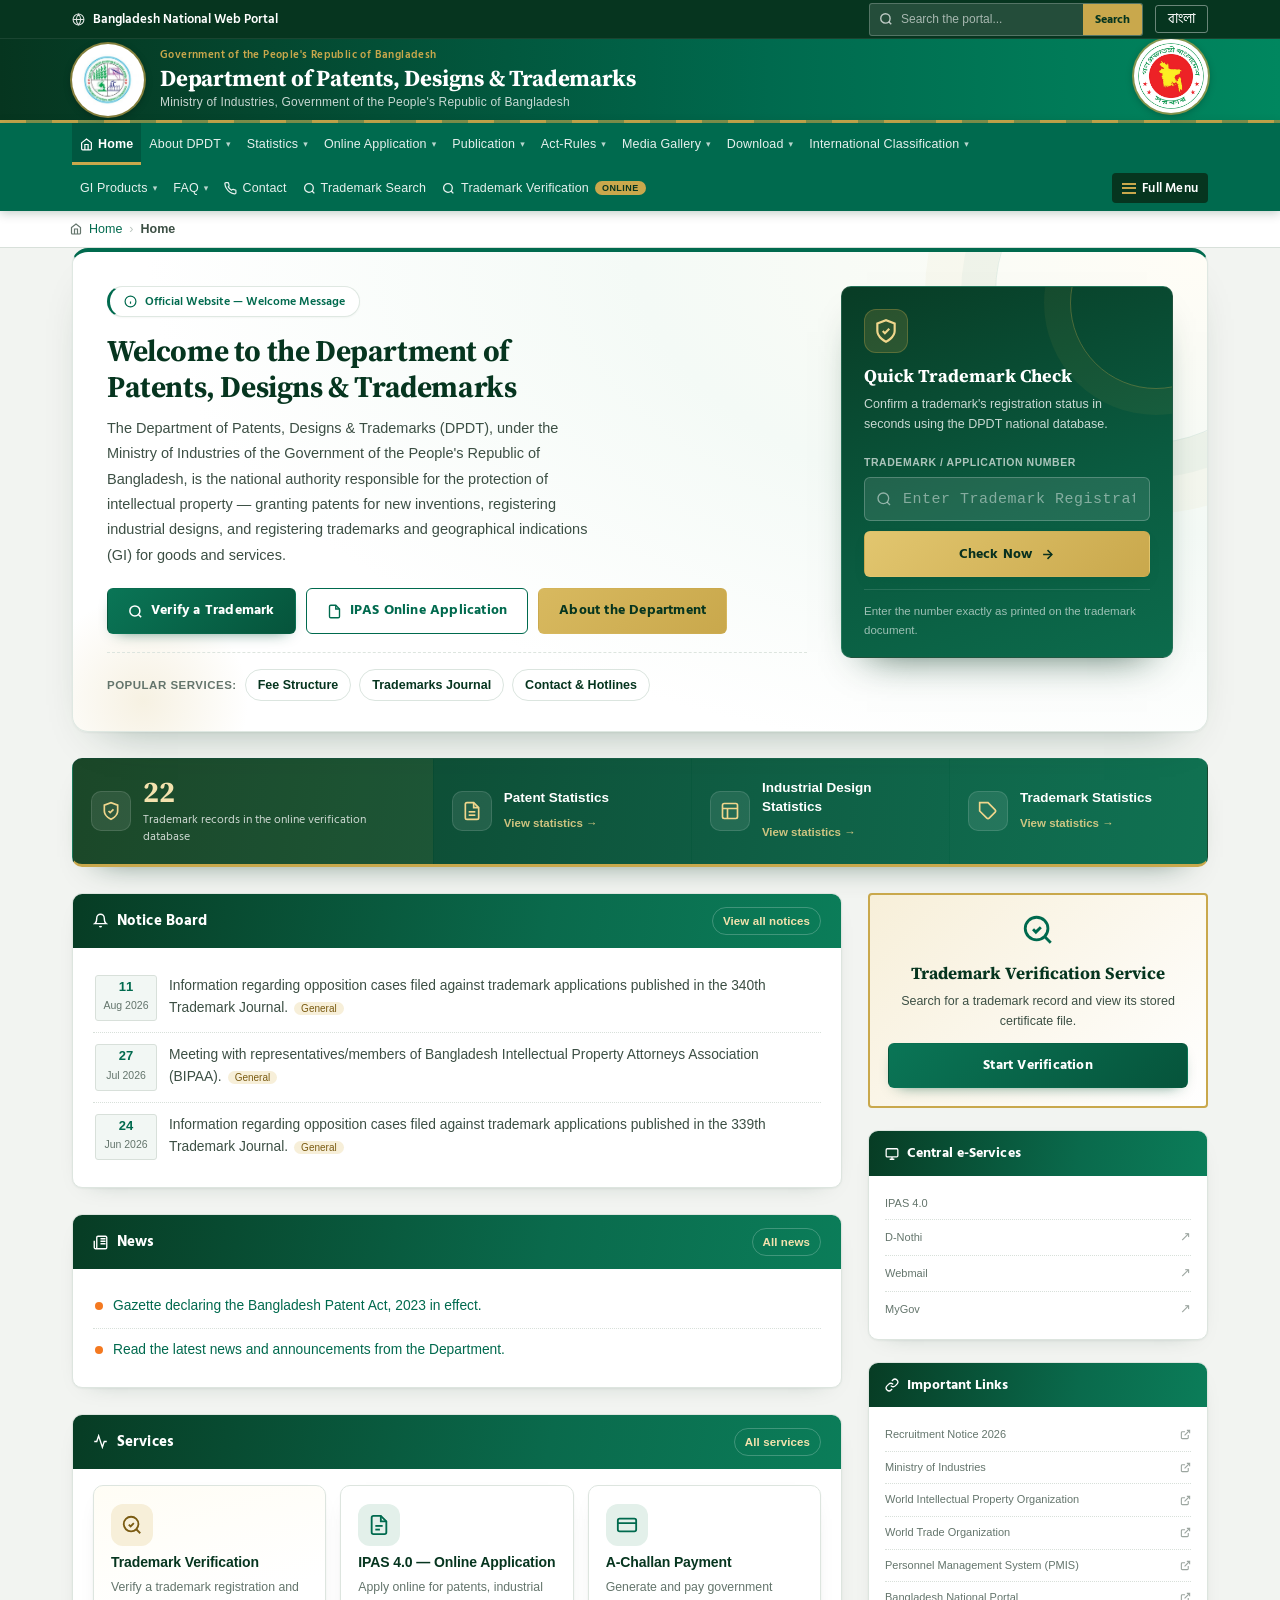
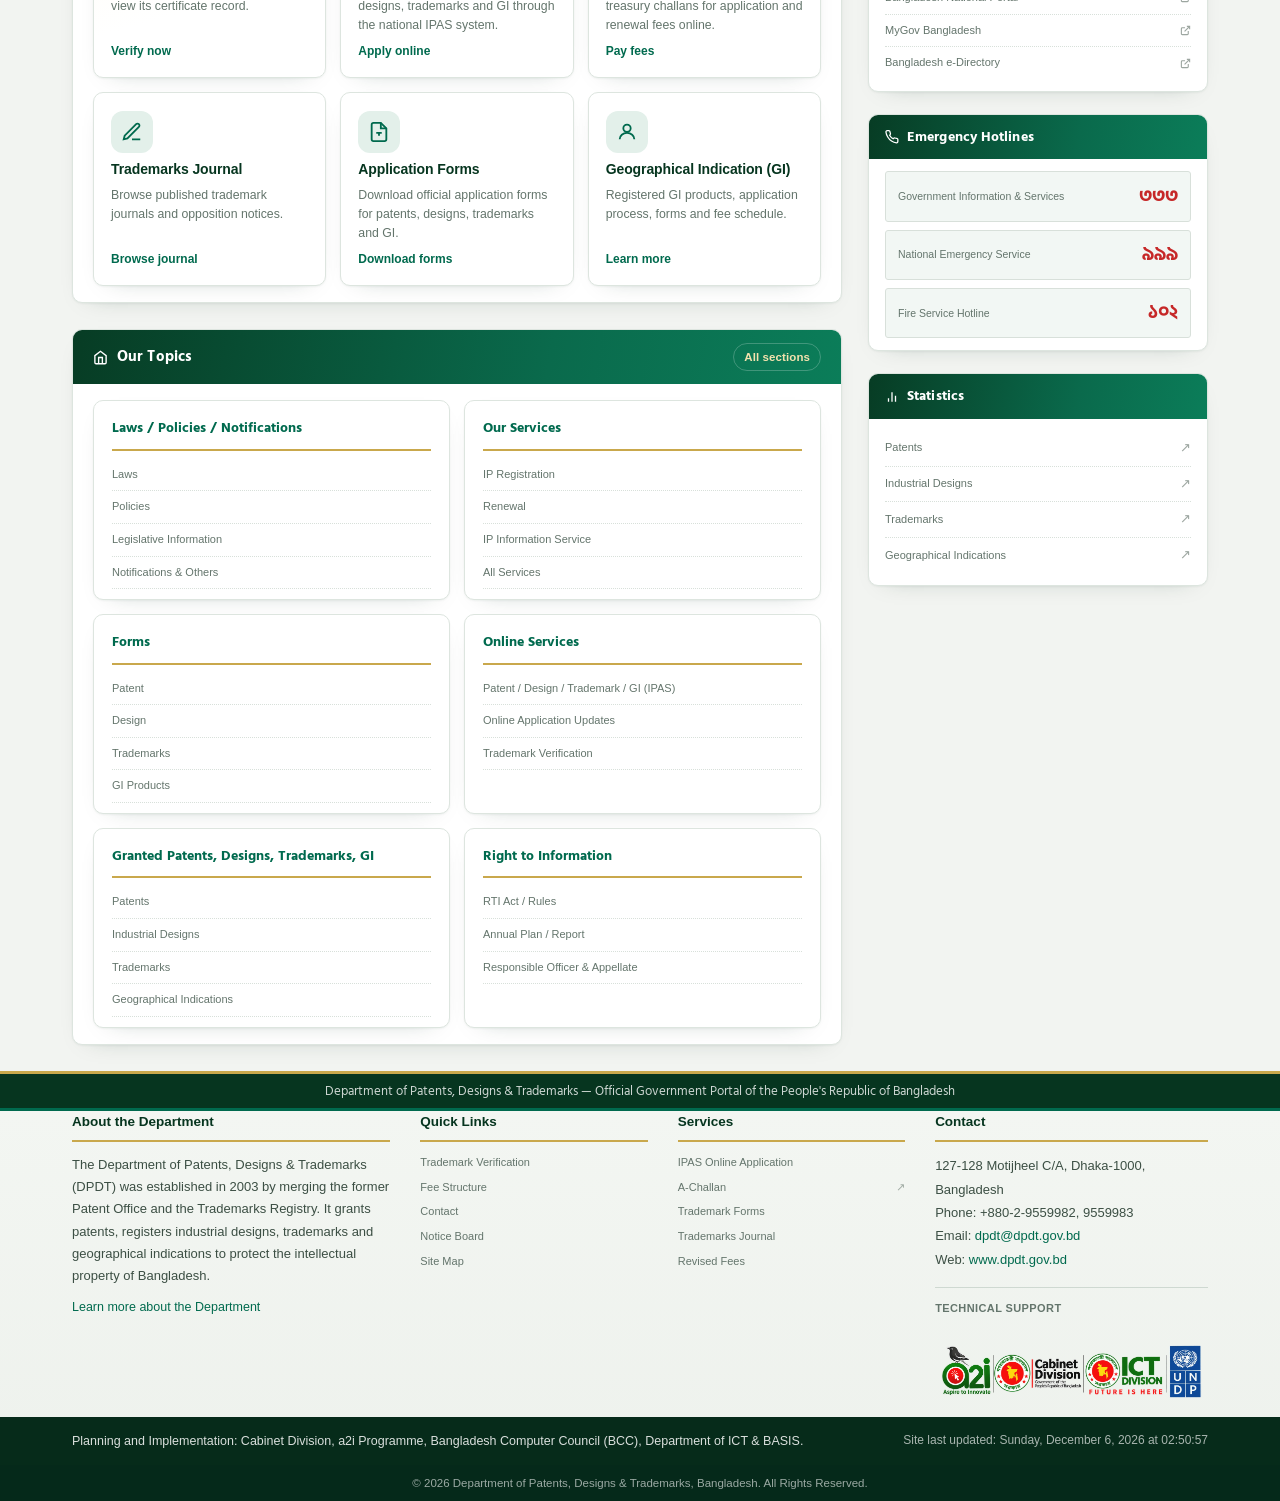
==== commit 005ca90a: "fix(routing): make nested routes and assets resolve on Vercel Direct loads of /trademarks, /trademar" ====
--- a/index.html
+++ b/index.html
@@ -5,11 +5,11 @@
 <meta name="viewport" content="width=device-width, initial-scale=1.0">
 <meta name="description" content="Department of Patents, Designs & Trademarks (DPDT), Ministry of Industries, Government of the People's Republic of Bangladesh — official-style public service portal with online trademark verification.">
 <title>Home | Department of Patents, Designs & Trademarks, Bangladesh</title>
-<link rel="icon" type="image/png" href="seal.png">
+<link rel="icon" type="image/png" href="/seal.png">
 <link rel="preconnect" href="https://fonts.googleapis.com">
 <link rel="preconnect" href="https://fonts.gstatic.com" crossorigin>
 <link href="https://fonts.googleapis.com/css2?family=Hind+Siliguri:wght@400;500;600;700&family=Noto+Serif+Bengali:wght@400;600;700&family=Source+Serif+4:ital,wght@0,400;0,600;0,700;1,400&family=Tiro+Bangla:ital@0;1&display=swap" rel="stylesheet">
-<link rel="stylesheet" href="style.css">
+<link rel="stylesheet" href="/style.css">
 </head>
 <body>
 
@@ -44,7 +44,7 @@
 <header class="site-header">
   <div class="container header-inner">
     <div class="header-brand">
-      <img src="logo.jpeg" alt="Government of the People's Republic of Bangladesh Emblem" class="brand-emblem">
+      <img src="/logo.jpeg" alt="Government of the People's Republic of Bangladesh Emblem" class="brand-emblem">
       <div class="brand-text">
         <span class="brand-gov-line" data-en="Government of the People's Republic of Bangladesh" data-bn="গণপ্রজাতন্ত্রী বাংলাদেশ সরকার">গণপ্রজাতন্ত্রী বাংলাদেশ সরকার</span>
         <h1 class="brand-title" data-en="Department of Patents, Designs & Trademarks" data-bn="পেটেন্ট, শিল্প-নকশা ও ট্রেডমার্কস অধিদপ্তর">Department of Patents, Designs &amp; Trademarks</h1>
@@ -52,7 +52,7 @@
       </div>
     </div>
     <div class="header-side">
-      <img src="seal.png" alt="Official Seal of the Department" class="brand-seal">
+      <img src="/seal.png" alt="Official Seal of the Department" class="brand-seal">
     </div>
   </div>
 </header>
@@ -1263,7 +1263,7 @@
         <div class="footer-support">
           <p class="footer-support-title"><span data-en="Technical Support" data-bn="কারিগরি সহায়তা">Technical Support</span></p>
           <div class="footer-support-logos">
-            <img src="assets/technical-support-logos.webp" width="2172" height="724" alt="Technical Support - a2i, Cabinet Division, ICT Division &amp; UNDP">
+            <img src="/assets/technical-support-logos.webp" width="2172" height="724" alt="Technical Support - a2i, Cabinet Division, ICT Division &amp; UNDP">
           </div>
         </div>
       </div>
@@ -1289,8 +1289,8 @@
   </div>
 </footer>
 
-<script src="portal-data.js"></script>
-<script src="vendor-qrcode.js"></script>
-<script src="app.js"></script>
+<script src="/portal-data.js"></script>
+<script src="/vendor-qrcode.js"></script>
+<script src="/app.js"></script>
 </body>
 </html>
